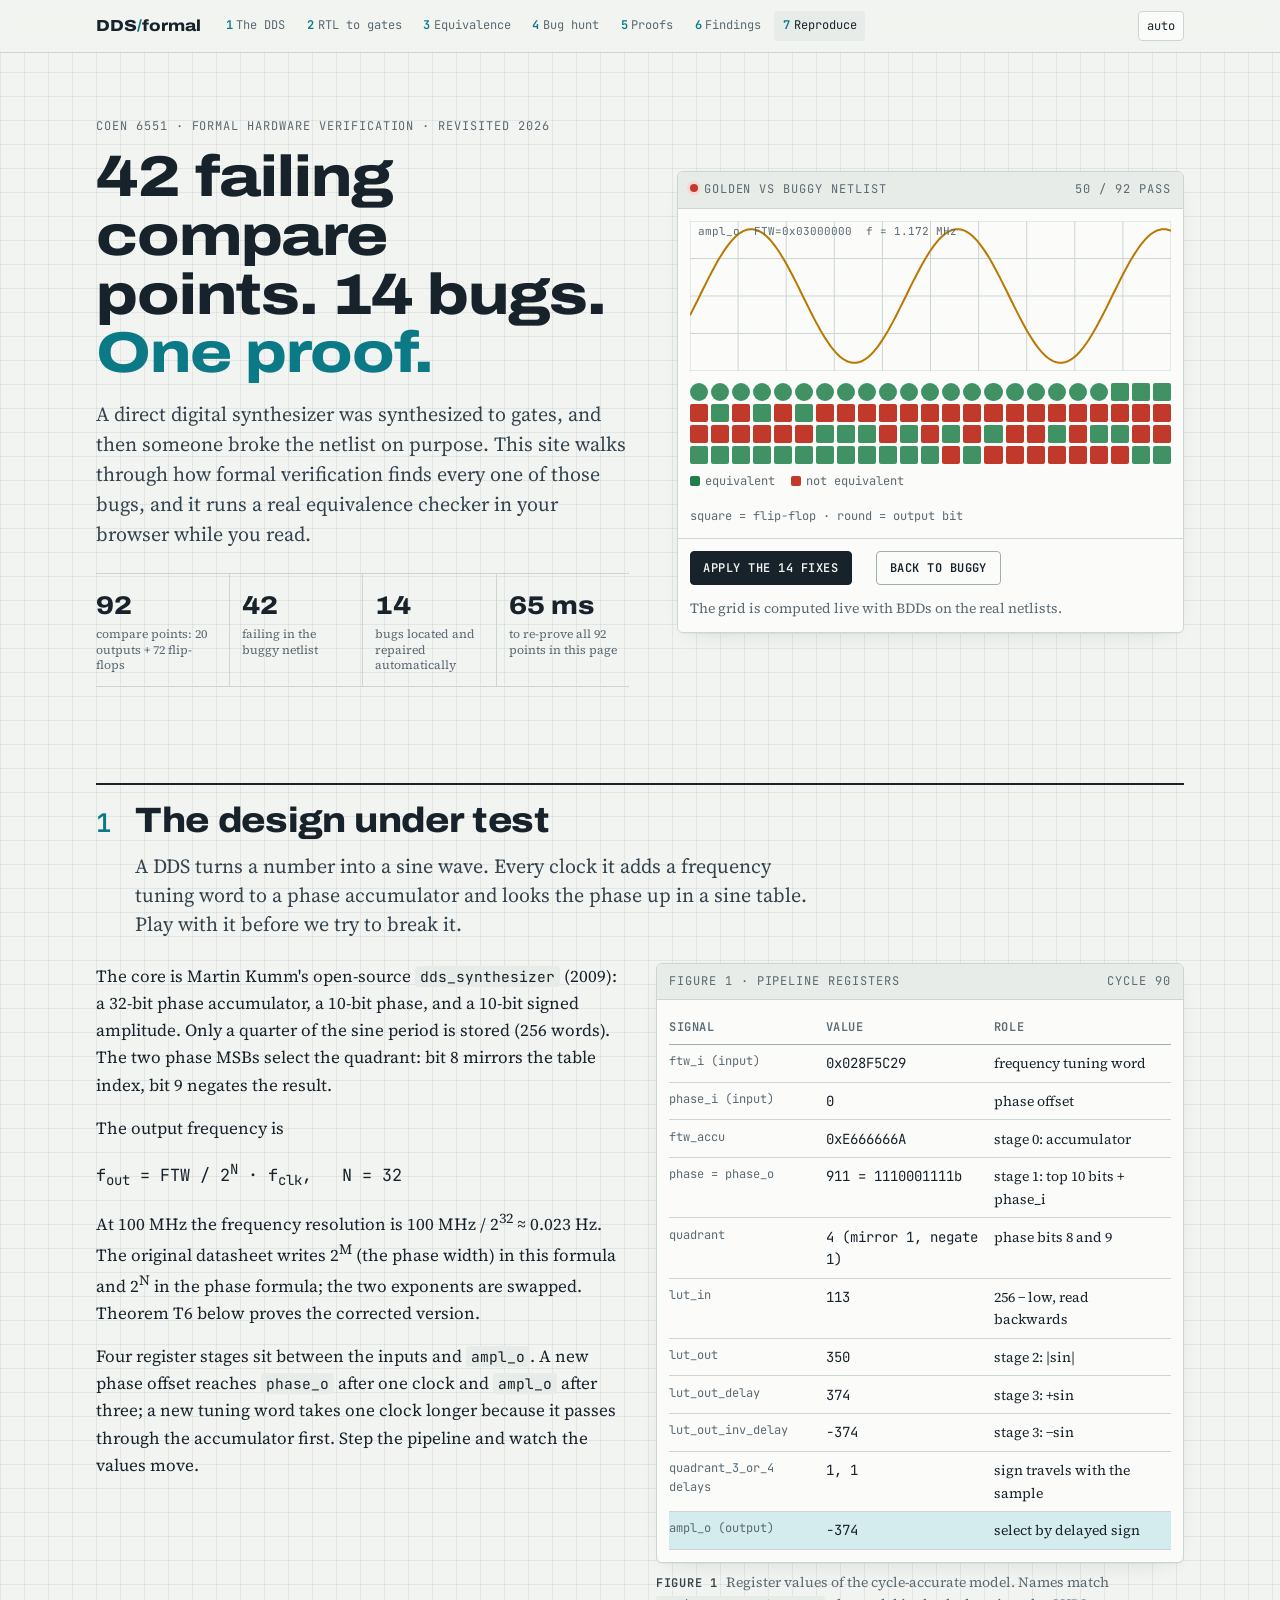
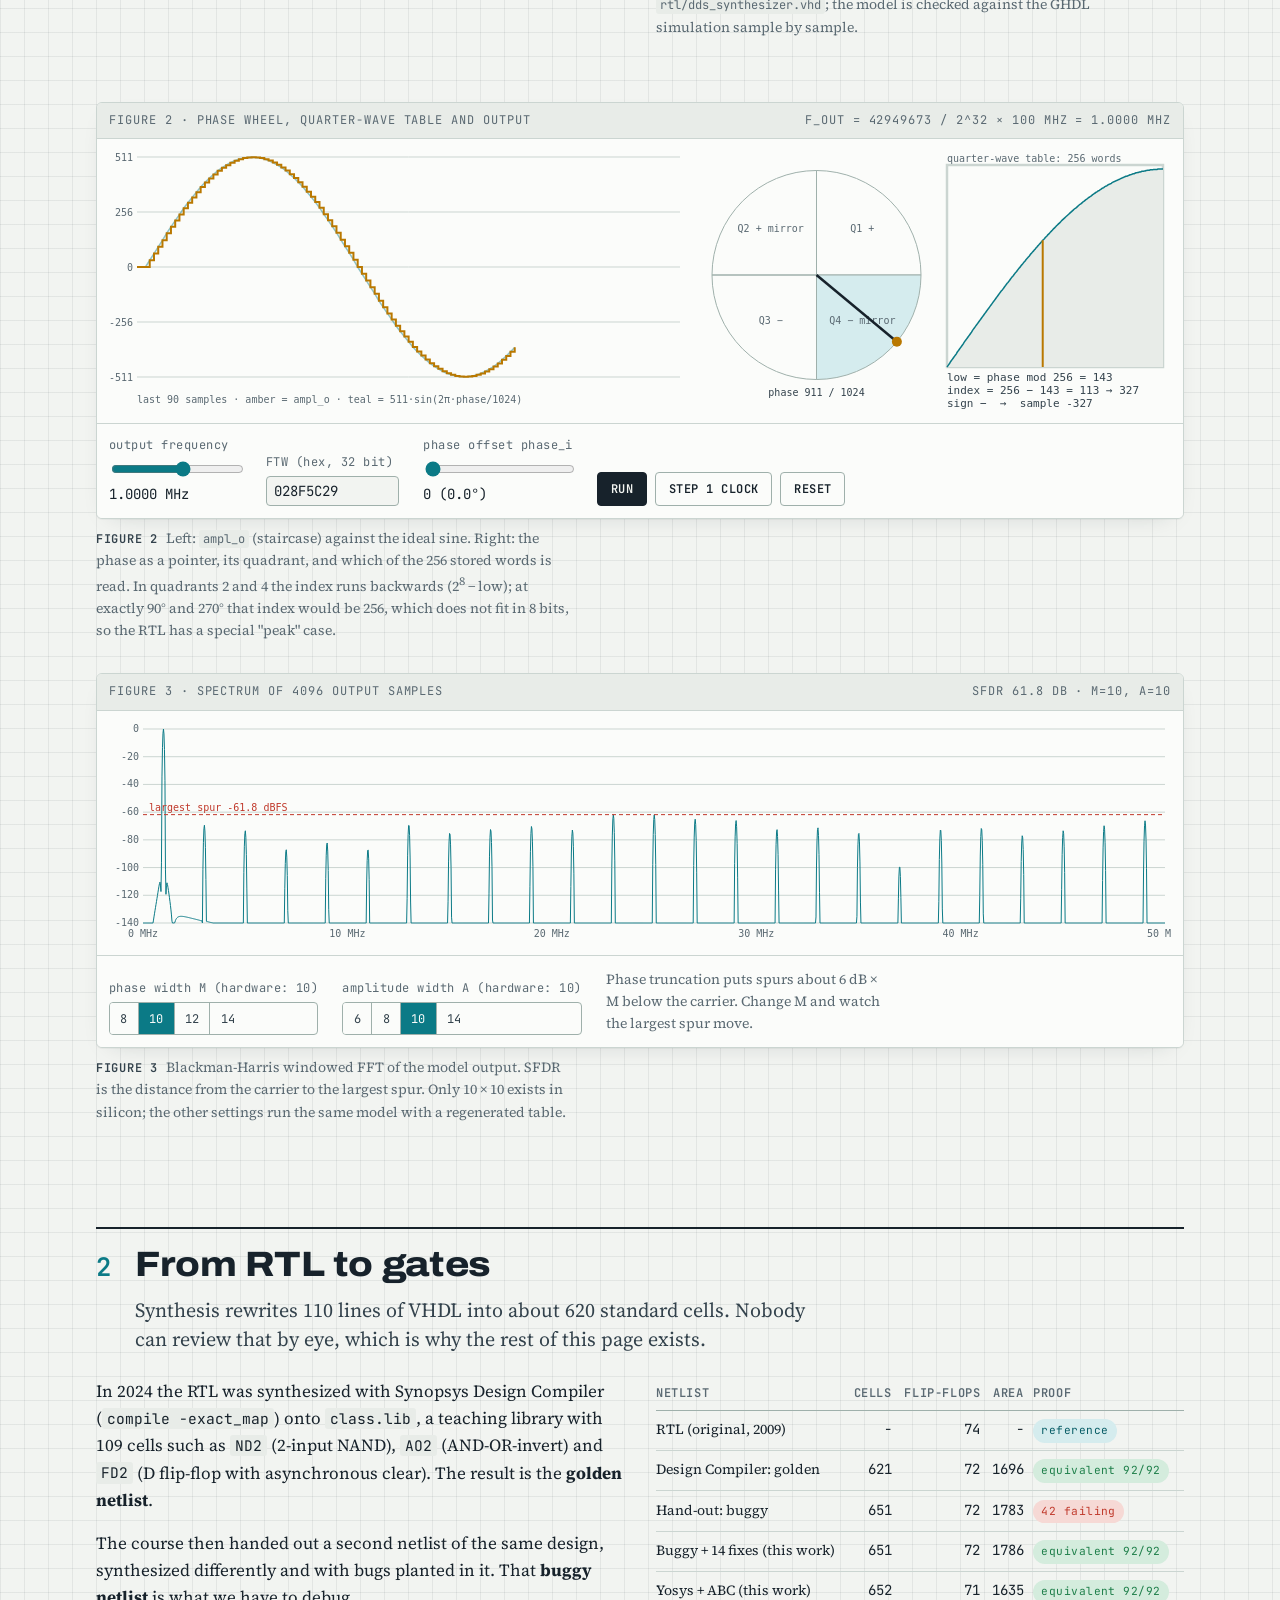
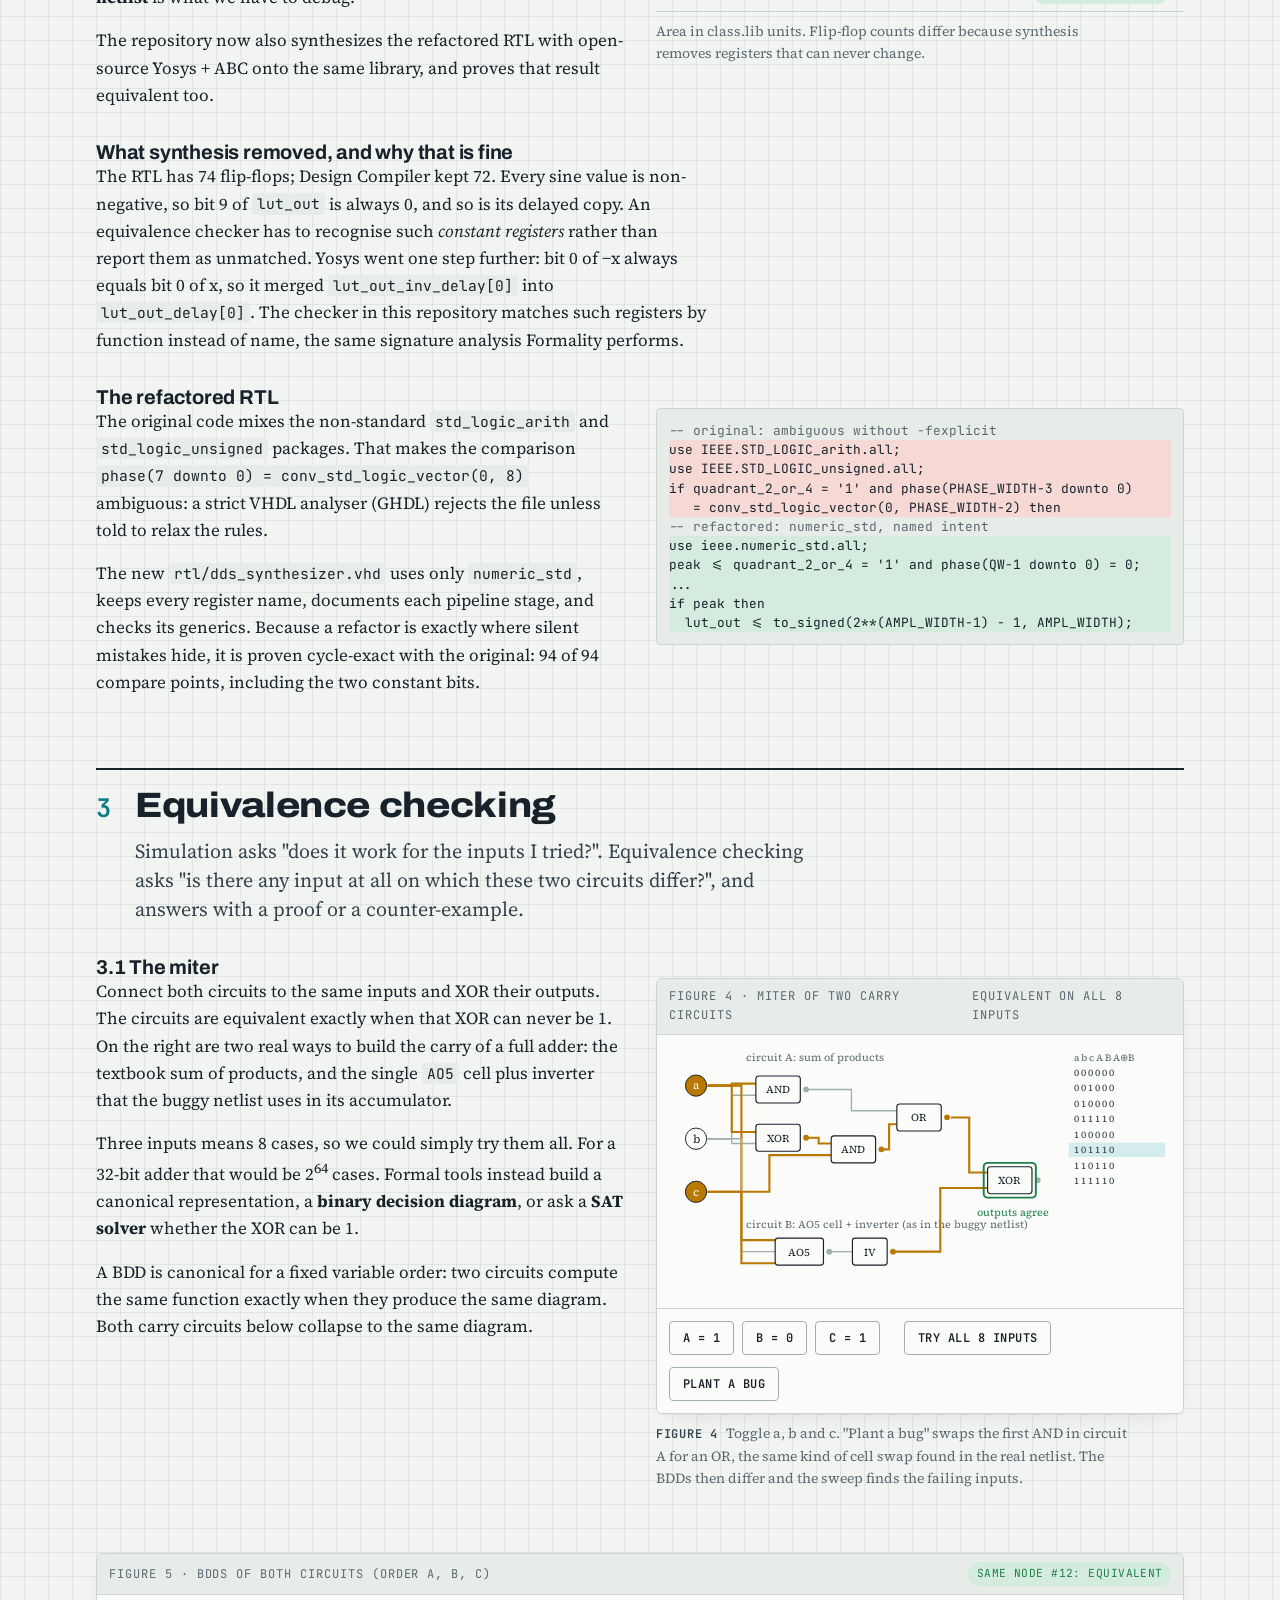
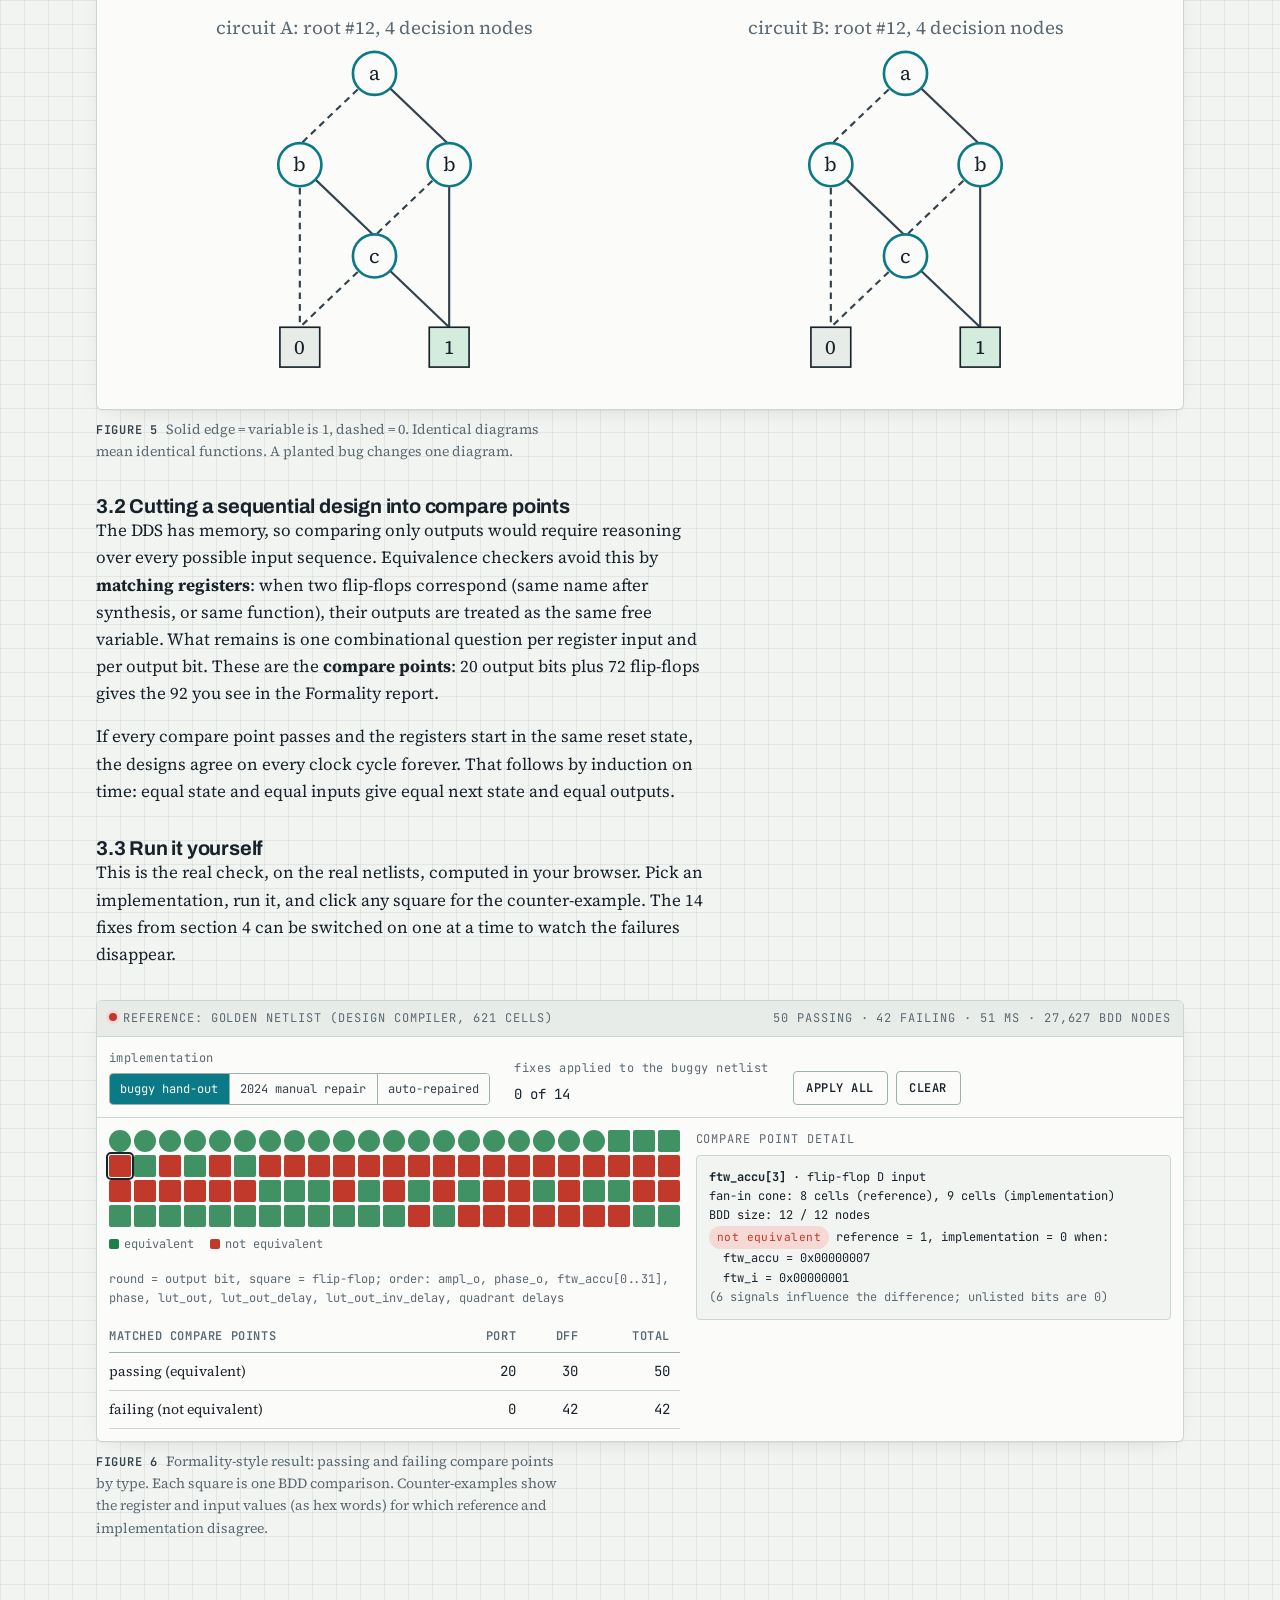
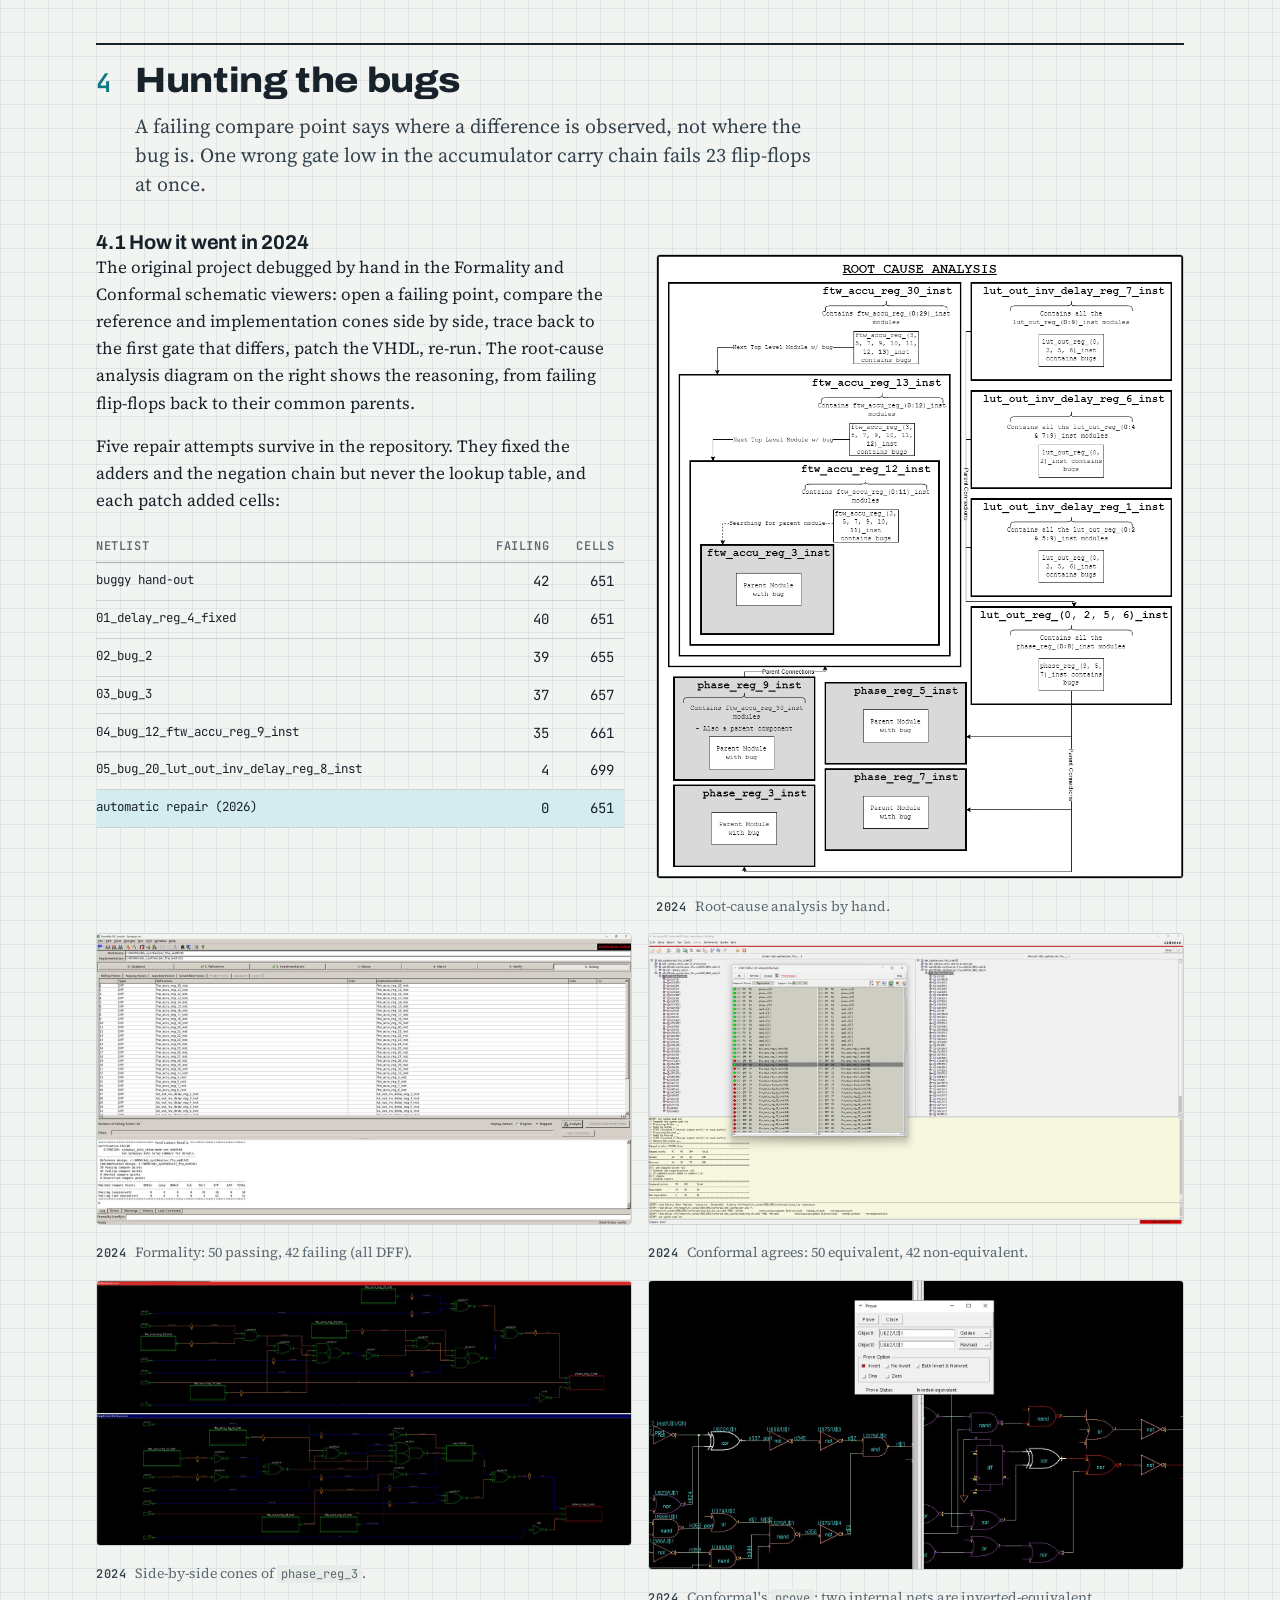
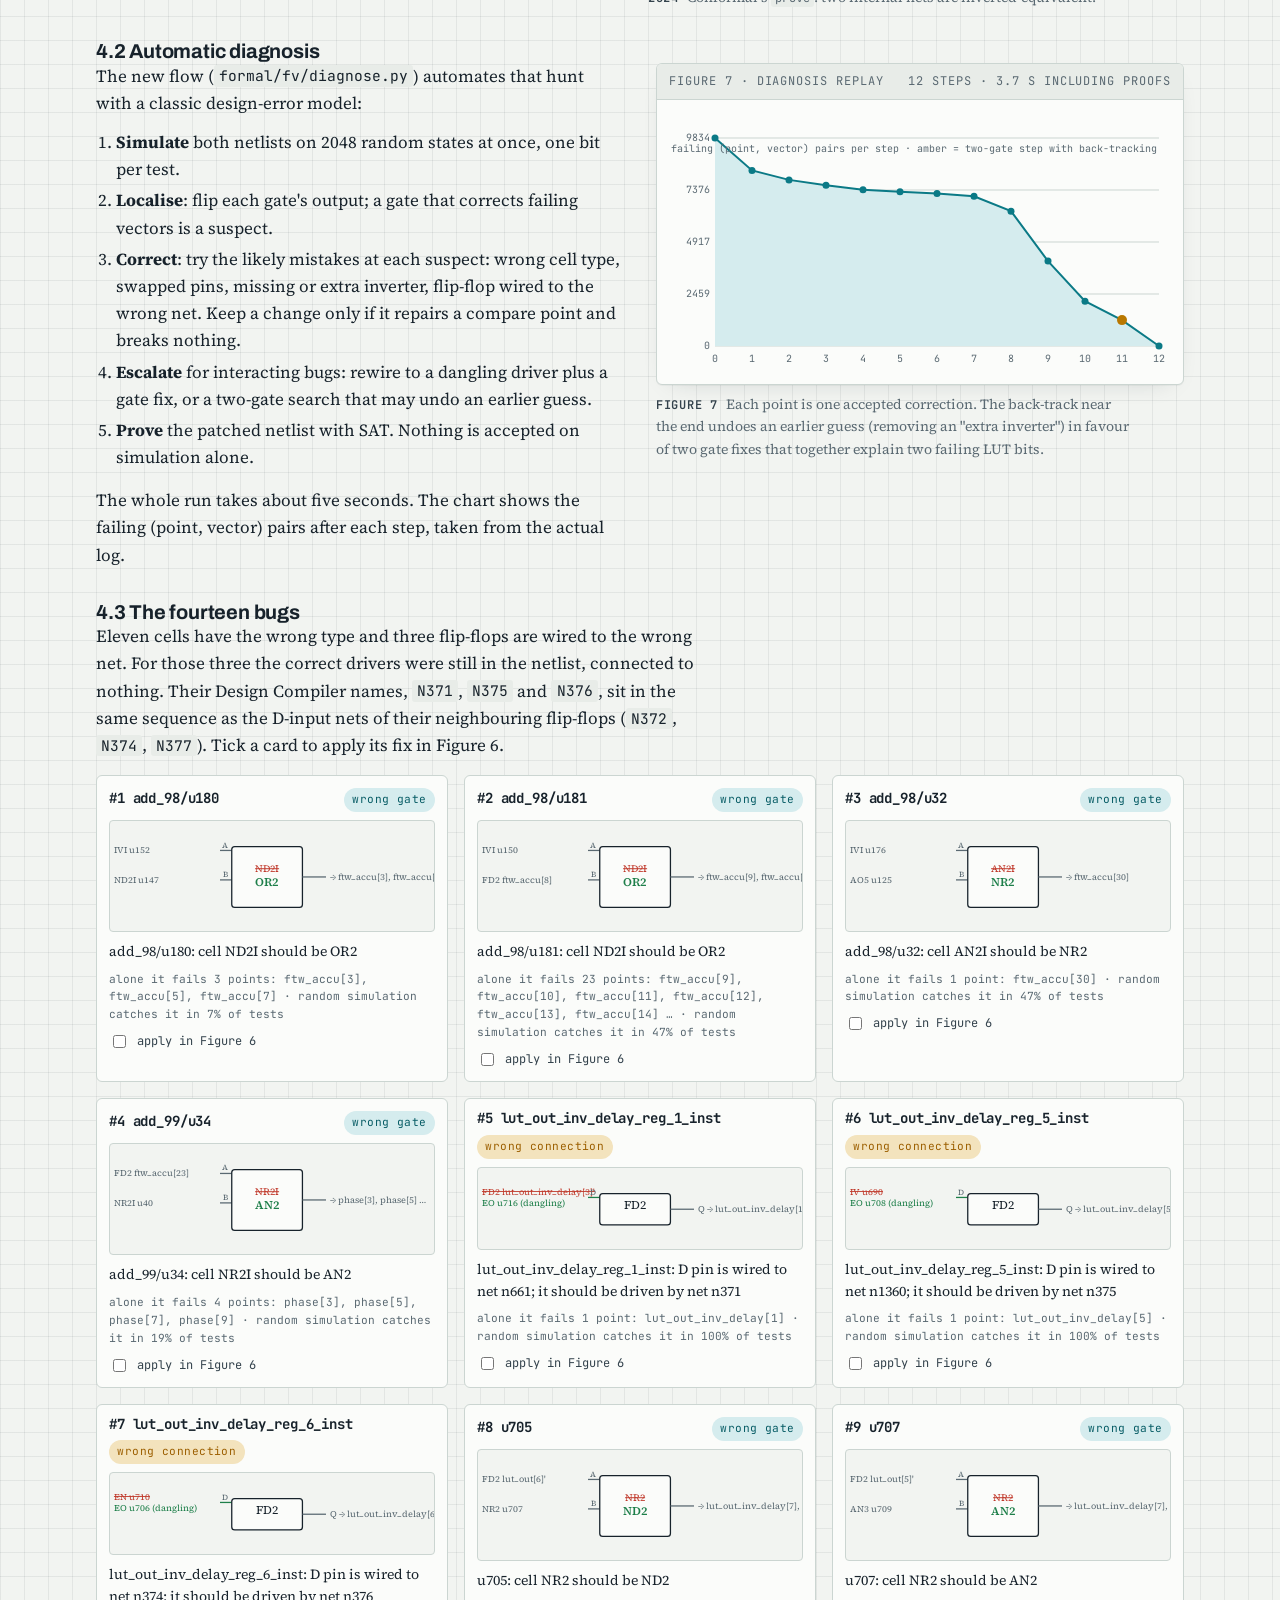
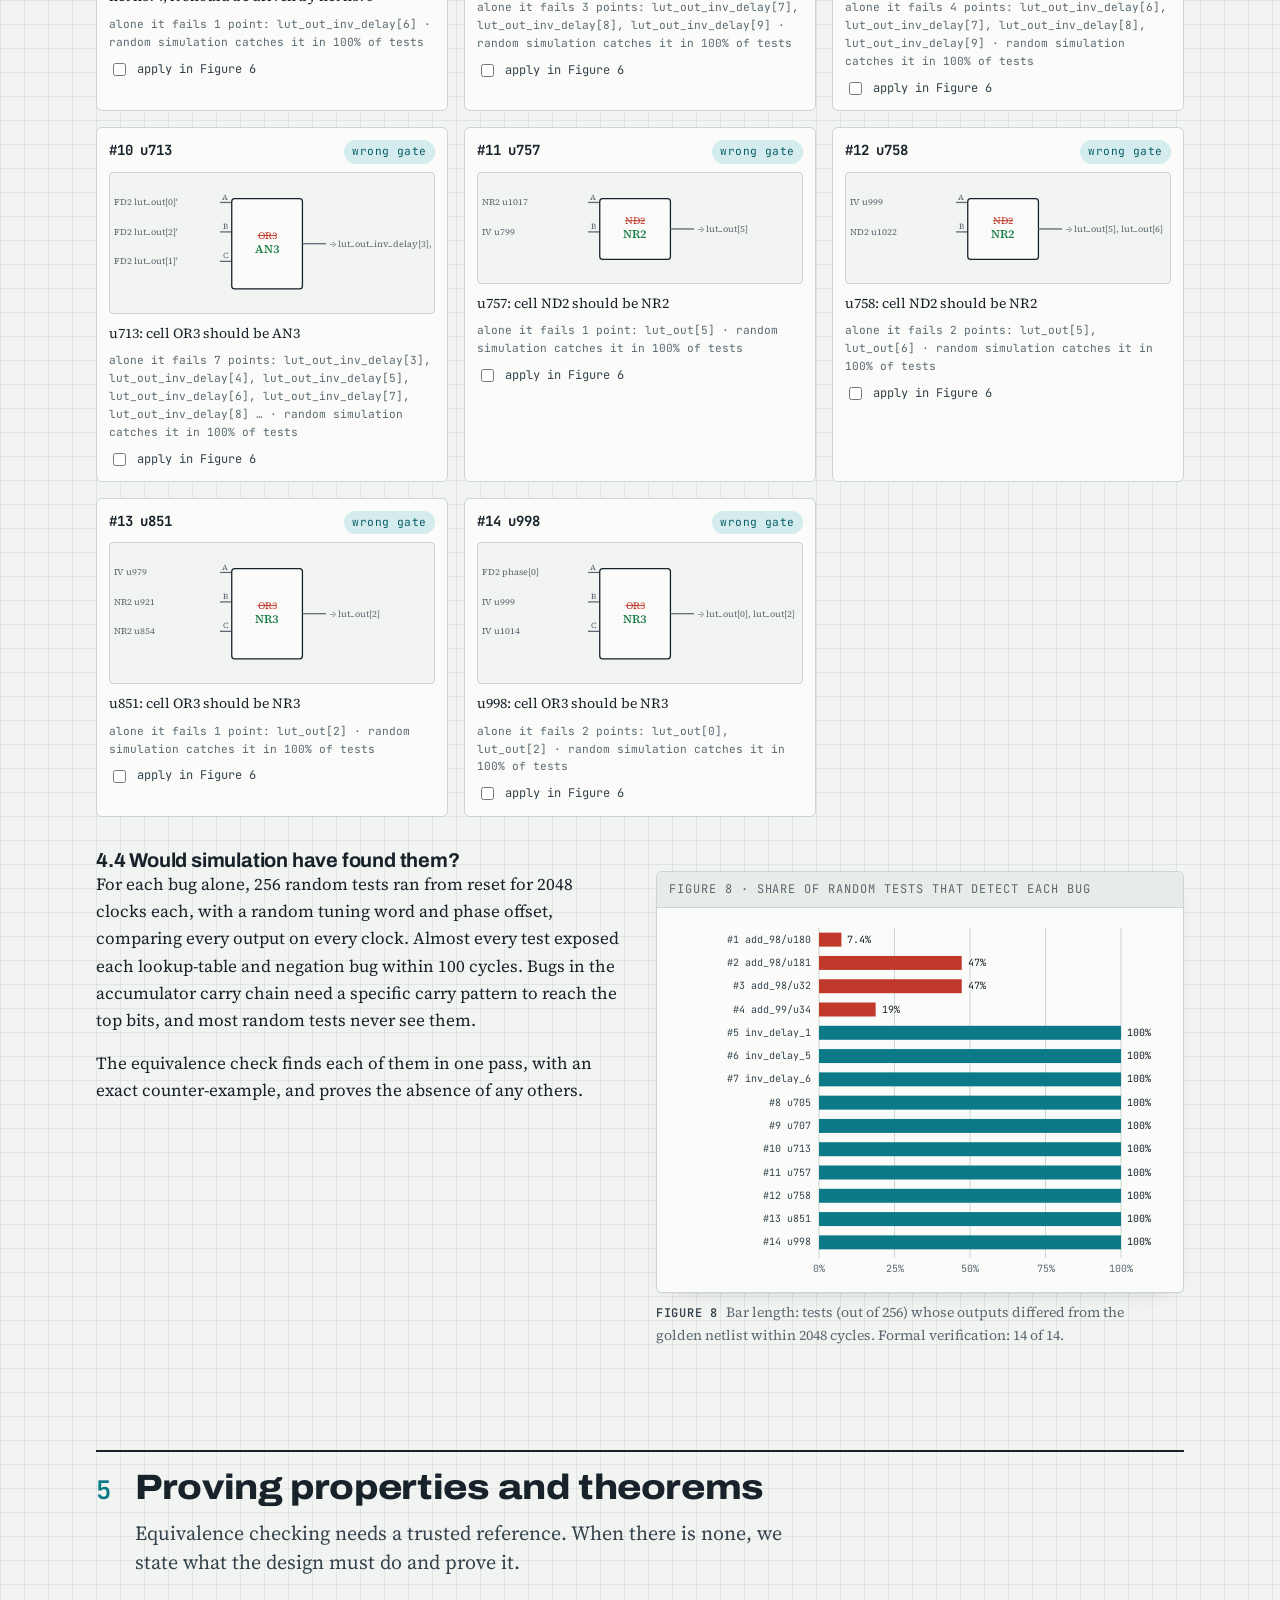
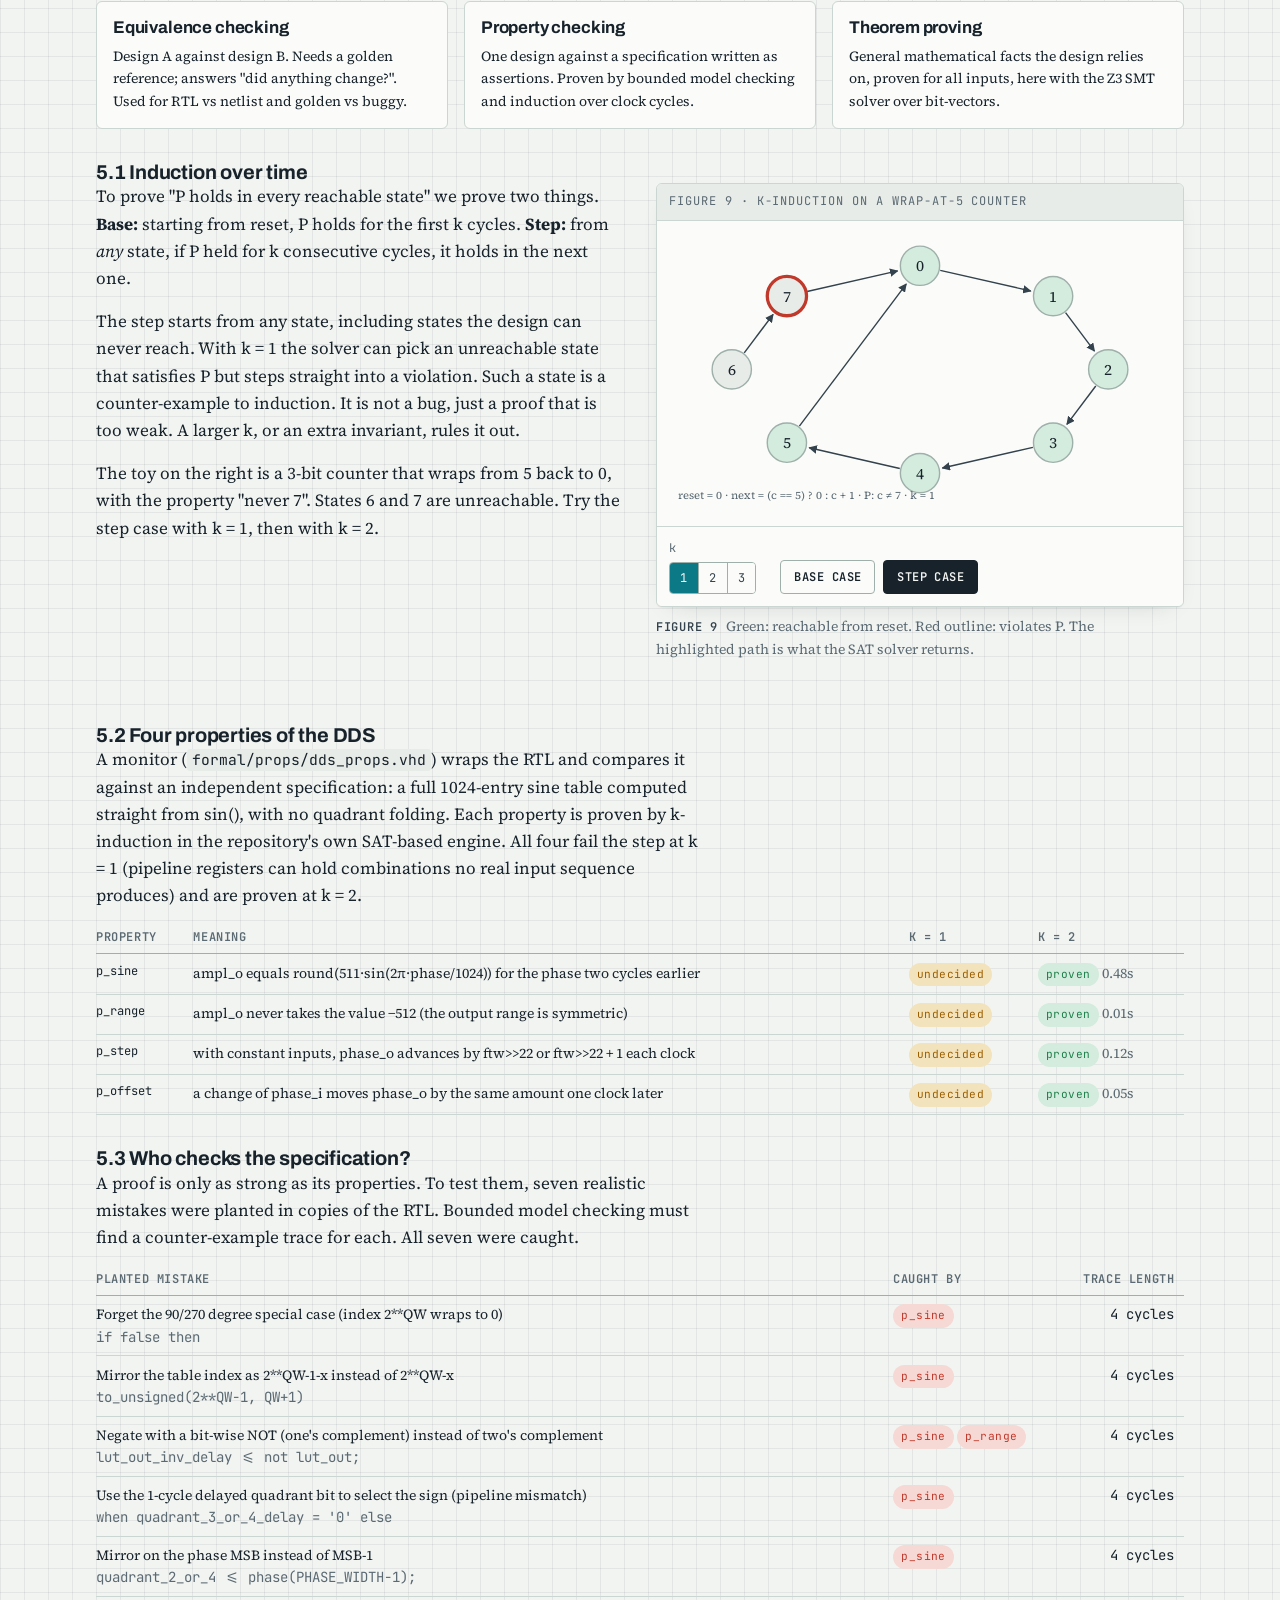
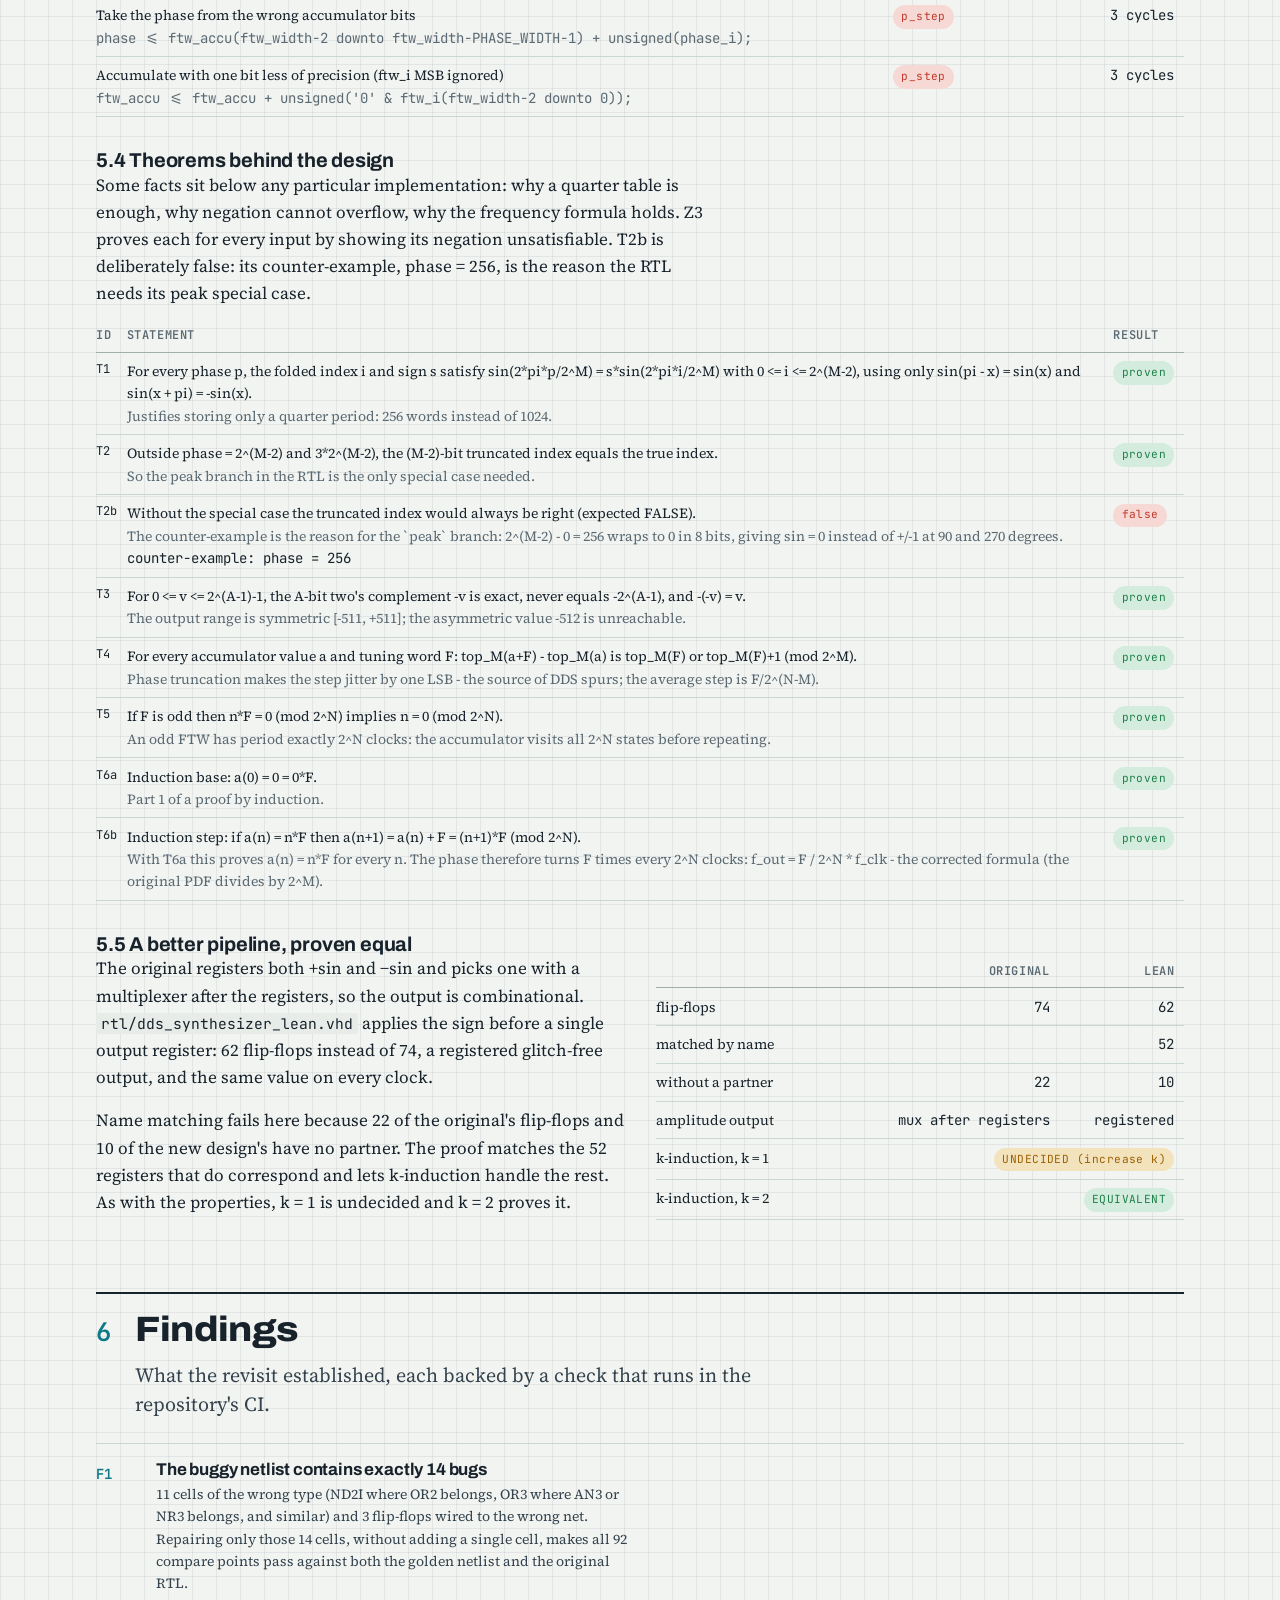
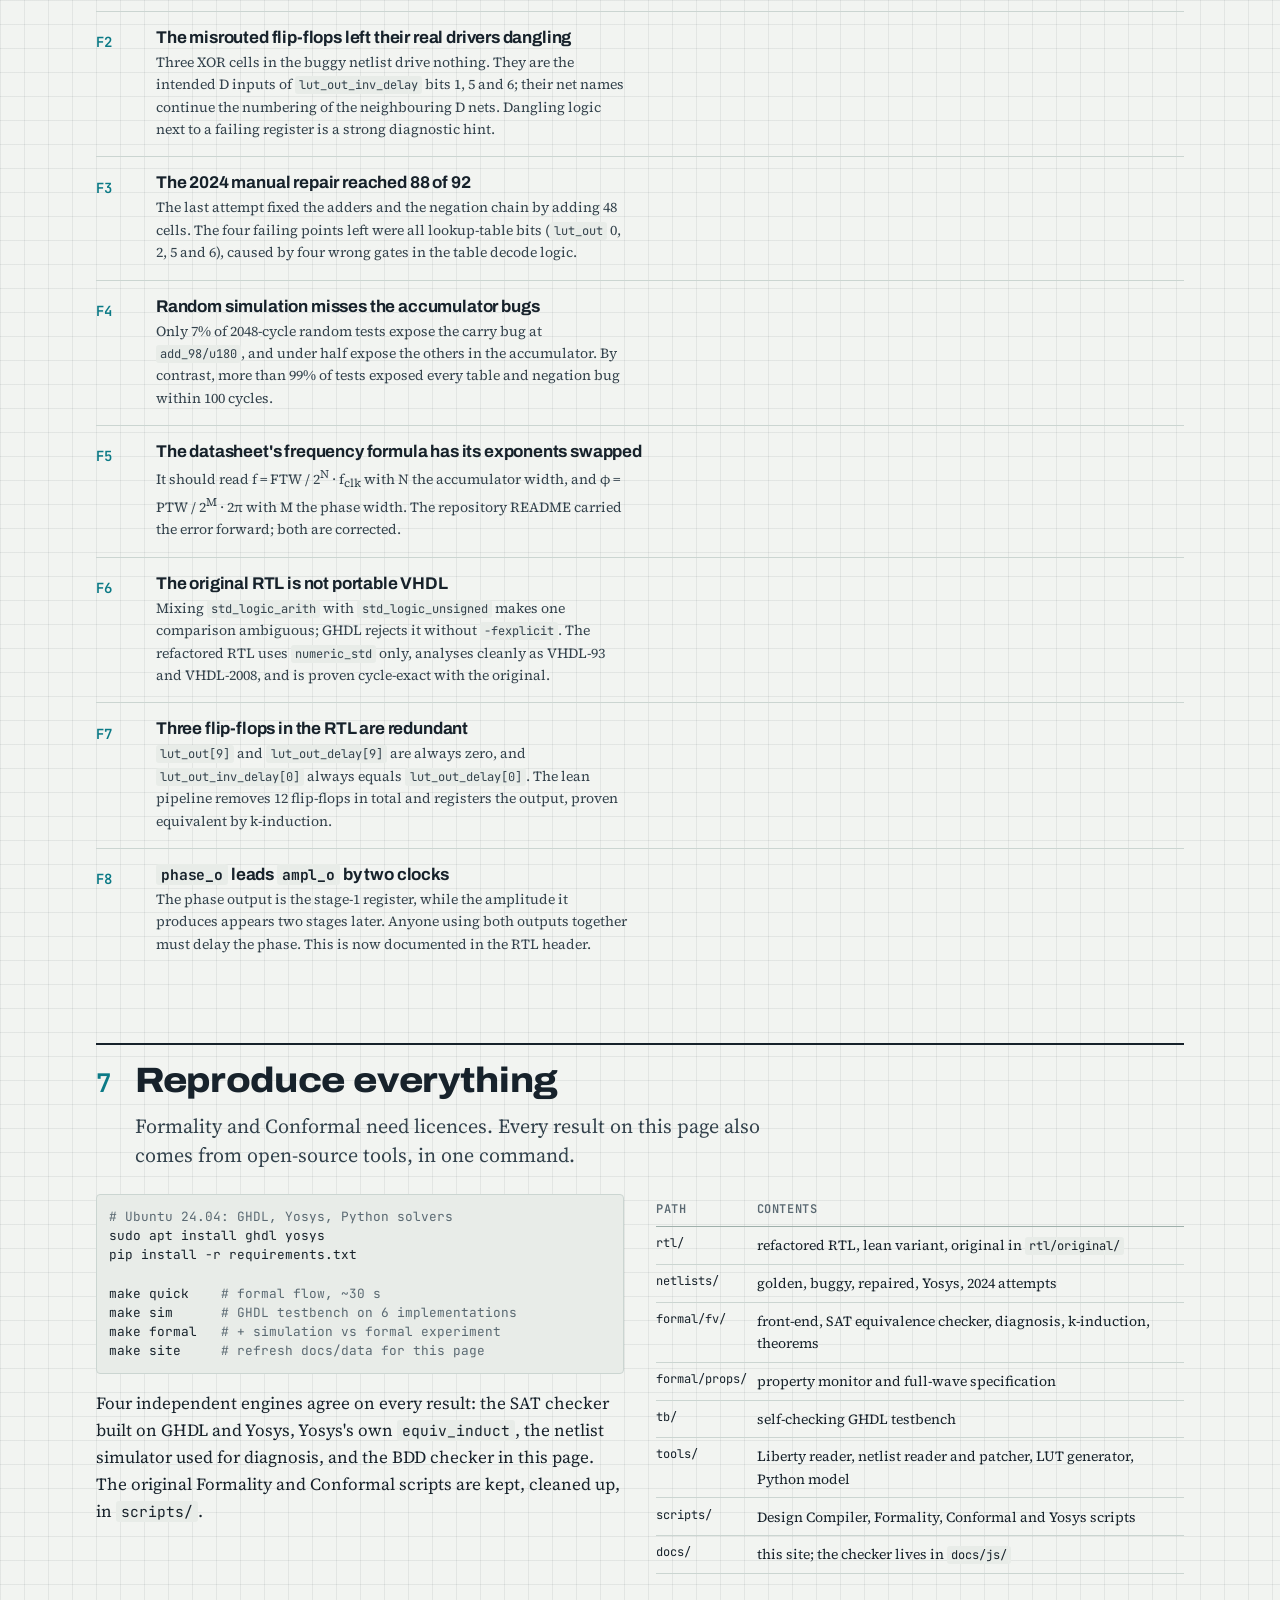
==== docs/index.html @ 085d6771 "Rebuild the project as a reproducible open-source formal verification flow - Open-source equivalence" ====
<!doctype html>
<html lang="en">
<head>
<meta charset="utf-8">
<meta name="viewport" content="width=device-width, initial-scale=1, viewport-fit=cover">
<title>DDS Formal Verification</title>
<meta name="description" content="An interactive walk-through of the formal verification of a direct digital synthesizer: equivalence checking, automatic bug diagnosis, k-induction and theorem proving - with a real equivalence checker running in your browser.">
<link rel="icon" href="data:image/svg+xml,%3Csvg xmlns=%27http://www.w3.org/2000/svg%27 viewBox=%270 0 32 32%27%3E%3Crect width=%2732%27 height=%2732%27 rx=%276%27 fill=%27%230b7a86%27/%3E%3Cpath d=%27M4 16 Q10 2 16 16 T28 16%27 stroke=%27%23fff%27 stroke-width=%273%27 fill=%27none%27/%3E%3C/svg%3E">
<link rel="preconnect" href="https://fonts.googleapis.com">
<link rel="preconnect" href="https://fonts.gstatic.com" crossorigin>
<link rel="stylesheet" href="https://fonts.googleapis.com/css2?family=Archivo:wdth,wght@62..125,500..800&family=JetBrains+Mono:wght@400;600&family=Source+Serif+4:ital,opsz,wght@0,8..60,400;0,8..60,600;1,8..60,400&display=swap">
<link rel="stylesheet" href="css/site.css">
</head>
<body>
<a class="skip" href="#main">Skip to content</a>

<header class="topbar">
  <div class="topbar-in">
    <a class="brand" href="#top">DDS<span>/</span>formal</a>
    <nav class="toc" aria-label="Sections">
      <a href="#design"><b>1</b>The DDS</a>
      <a href="#synthesis"><b>2</b>RTL to gates</a>
      <a href="#equivalence"><b>3</b>Equivalence</a>
      <a href="#bugs"><b>4</b>Bug hunt</a>
      <a href="#proofs"><b>5</b>Proofs</a>
      <a href="#findings"><b>6</b>Findings</a>
      <a href="#reproduce"><b>7</b>Reproduce</a>
    </nav>
    <button class="theme-btn" id="themeBtn" type="button" aria-label="Switch colour theme">theme</button>
  </div>
</header>

<main id="main">

<!-- ================================================================ HERO -->
<section class="hero" id="top">
  <div>
    <div class="kicker label">COEN 6551 · formal hardware verification · revisited 2026</div>
    <h1>42 failing compare points. 14 bugs. <em>One proof.</em></h1>
    <p class="lede">A direct digital synthesizer was synthesized to gates, and then someone broke the netlist on purpose. This site walks through how formal verification finds every one of those bugs, and it runs a real equivalence checker in your browser while you read.</p>
    <div class="stats" aria-label="Key results">
      <div><b class="num">92</b><span>compare points: 20 outputs + 72 flip-flops</span></div>
      <div><b class="num">42</b><span>failing in the buggy netlist</span></div>
      <div><b class="num">14</b><span>bugs located and repaired automatically</span></div>
      <div><b class="num" id="heroMs">&lt; 0.1 s</b><span>to re-prove all 92 points in this page</span></div>
    </div>
  </div>
  <div class="instrument" aria-label="Live demonstration">
    <div class="instrument-head">
      <span class="label"><span class="led" id="heroLed"></span><span id="heroTitle">golden vs buggy netlist</span></span>
      <span class="label num" id="heroCount">50 / 92 pass</span>
    </div>
    <div class="instrument-body">
      <canvas id="heroScope" height="150" aria-label="DDS output waveform"></canvas>
      <div style="margin-top:12px" class="cp-grid" id="heroGrid" role="img" aria-label="92 compare points"></div>
      <div class="cp-legend"><span><i style="background:var(--pass)"></i>equivalent</span><span><i style="background:var(--fail)"></i>not equivalent</span><span>square = flip-flop · round = output bit</span></div>
    </div>
    <div class="controls">
      <button class="btn" id="heroRepair" type="button">Apply the 14 fixes</button>
      <button class="btn ghost" id="heroReset" type="button">Back to buggy</button>
      <span class="small muted" id="heroNote">The grid is computed live with BDDs on the real netlists.</span>
    </div>
  </div>
</section>

<!-- ================================================================ 1 DESIGN -->
<section class="chapter" id="design">
  <div class="chapter-head">
    <span class="chapter-no">1</span>
    <h2>The design under test</h2>
    <p>A DDS turns a number into a sine wave. Every clock it adds a frequency tuning word to a phase accumulator and looks the phase up in a sine table. Play with it before we try to break it.</p>
  </div>

  <div class="cols">
    <div class="prose">
      <p>The core is Martin Kumm's open-source <code>dds_synthesizer</code> (2009): a 32-bit phase accumulator, a 10-bit phase, and a 10-bit signed amplitude. Only a quarter of the sine period is stored (256 words). The two phase MSBs select the quadrant: bit 8 mirrors the table index, bit 9 negates the result.</p>
      <p>The output frequency is</p>
      <p class="mono" style="font-size:1.05rem">f<sub>out</sub> = FTW / 2<sup>N</sup> · f<sub>clk</sub>, &nbsp; N = 32</p>
      <p>At 100&nbsp;MHz the frequency resolution is 100&nbsp;MHz / 2<sup>32</sup> ≈ 0.023&nbsp;Hz. The original datasheet writes 2<sup>M</sup> (the phase width) in this formula and 2<sup>N</sup> in the phase formula; the two exponents are swapped. Theorem T6 below proves the corrected version.</p>
      <p>Four register stages sit between the inputs and <code>ampl_o</code>. A new phase offset reaches <code>phase_o</code> after one clock and <code>ampl_o</code> after three; a new tuning word takes one clock longer because it passes through the accumulator first. Step the pipeline and watch the values move.</p>
    </div>
    <figure class="fig" style="margin-top:0">
      <div class="instrument">
        <div class="instrument-head"><span class="label">Figure 1 · pipeline registers</span><span class="label num" id="cycleLbl">cycle 0</span></div>
        <div class="instrument-body scroll-x">
          <table class="data regs" id="regTable"></table>
        </div>
      </div>
      <figcaption><b>Figure 1</b> Register values of the cycle-accurate model. Names match <code>rtl/dds_synthesizer.vhd</code>; the model is checked against the GHDL simulation sample by sample.</figcaption>
    </figure>
  </div>

  <figure class="fig wide">
    <div class="instrument">
      <div class="instrument-head"><span class="label">Figure 2 · phase wheel, quarter-wave table and output</span><span class="label num" id="freqLbl"></span></div>
      <div class="instrument-body">
        <div class="split">
          <div><canvas id="scope" height="260" aria-label="Output waveform"></canvas></div>
          <div><canvas id="wheel" height="260" aria-label="Phase wheel and quarter-wave lookup table"></canvas></div>
        </div>
      </div>
      <div class="controls">
        <div class="ctl"><label for="fSlider">output frequency</label><input type="range" id="fSlider" min="0" max="1000" value="330"><output id="fOut" class="val"></output></div>
        <div class="ctl"><label for="ftwHex">FTW (hex, 32 bit)</label><input type="text" id="ftwHex" size="10" value="028F5C29" spellcheck="false"></div>
        <div class="ctl"><label for="phSlider">phase offset phase_i</label><input type="range" id="phSlider" min="0" max="1023" value="0"><output id="phOut" class="val">0</output></div>
        <div class="btn-row">
          <button class="btn" id="runBtn" type="button">Run</button>
          <button class="btn ghost" id="stepBtn" type="button">Step 1 clock</button>
          <button class="btn ghost" id="rstBtn" type="button">Reset</button>
        </div>
      </div>
    </div>
    <figcaption><b>Figure 2</b> Left: <code>ampl_o</code> (staircase) against the ideal sine. Right: the phase as a pointer, its quadrant, and which of the 256 stored words is read. In quadrants 2 and 4 the index runs backwards (2<sup>8</sup> − low); at exactly 90° and 270° that index would be 256, which does not fit in 8 bits, so the RTL has a special "peak" case.</figcaption>
  </figure>

  <figure class="fig wide">
    <div class="instrument">
      <div class="instrument-head"><span class="label">Figure 3 · spectrum of 4096 output samples</span><span class="label num" id="sfdrLbl"></span></div>
      <div class="instrument-body"><canvas id="spec" height="220" aria-label="Output spectrum"></canvas></div>
      <div class="controls">
        <div class="ctl"><label for="mSel">phase width M (hardware: 10)</label>
          <div class="seg" id="mSel" role="group" aria-label="Phase width"><button type="button">8</button><button type="button" class="on">10</button><button type="button">12</button><button type="button">14</button></div></div>
        <div class="ctl"><label for="aSel">amplitude width A (hardware: 10)</label>
          <div class="seg" id="aSel" role="group" aria-label="Amplitude width"><button type="button">6</button><button type="button">8</button><button type="button" class="on">10</button><button type="button">14</button></div></div>
        <span class="small muted" style="max-width:40ch">Phase truncation puts spurs about 6&nbsp;dB × M below the carrier. Change M and watch the largest spur move.</span>
      </div>
    </div>
    <figcaption><b>Figure 3</b> Blackman-Harris windowed FFT of the model output. SFDR is the distance from the carrier to the largest spur. Only 10 × 10 exists in silicon; the other settings run the same model with a regenerated table.</figcaption>
  </figure>
</section>

<!-- ================================================================ 2 SYNTHESIS -->
<section class="chapter" id="synthesis">
  <div class="chapter-head">
    <span class="chapter-no">2</span>
    <h2>From RTL to gates</h2>
    <p>Synthesis rewrites 110 lines of VHDL into about 620 standard cells. Nobody can review that by eye, which is why the rest of this page exists.</p>
  </div>
  <div class="cols">
    <div class="prose">
      <p>In 2024 the RTL was synthesized with Synopsys Design Compiler (<code>compile -exact_map</code>) onto <code>class.lib</code>, a teaching library with 109 cells such as <code>ND2</code> (2-input NAND), <code>AO2</code> (AND-OR-invert) and <code>FD2</code> (D flip-flop with asynchronous clear). The result is the <strong>golden netlist</strong>.</p>
      <p>The course then handed out a second netlist of the same design, synthesized differently and with bugs planted in it. That <strong>buggy netlist</strong> is what we have to debug.</p>
      <p>The repository now also synthesizes the refactored RTL with open-source Yosys + ABC onto the same library, and proves that result equivalent too.</p>
    </div>
    <div class="scroll-x">
      <table class="data" id="synthTable"></table>
      <p class="small muted" style="margin-top:8px">Area in class.lib units. Flip-flop counts differ because synthesis removes registers that can never change.</p>
    </div>
  </div>

  <h3>What synthesis removed, and why that is fine</h3>
  <div class="prose">
    <p>The RTL has 74 flip-flops; Design Compiler kept 72. Every sine value is non-negative, so bit 9 of <code>lut_out</code> is always 0, and so is its delayed copy. An equivalence checker has to recognise such <em>constant registers</em> rather than report them as unmatched. Yosys went one step further: bit 0 of −x always equals bit 0 of x, so it merged <code>lut_out_inv_delay[0]</code> into <code>lut_out_delay[0]</code>. The checker in this repository matches such registers by function instead of name, the same signature analysis Formality performs.</p>
  </div>

  <h3>The refactored RTL</h3>
  <div class="cols">
    <div class="prose">
      <p>The original code mixes the non-standard <code>std_logic_arith</code> and <code>std_logic_unsigned</code> packages. That makes the comparison <code>phase(7 downto 0) = conv_std_logic_vector(0, 8)</code> ambiguous: a strict VHDL analyser (GHDL) rejects the file unless told to relax the rules.</p>
      <p>The new <code>rtl/dds_synthesizer.vhd</code> uses only <code>numeric_std</code>, keeps every register name, documents each pipeline stage, and checks its generics. Because a refactor is exactly where silent mistakes hide, it is proven cycle-exact with the original: 94 of 94 compare points, including the two constant bits.</p>
    </div>
    <pre class="code" aria-label="Refactoring diff"><span class="c">-- original: ambiguous without -fexplicit</span>
<span class="del">use IEEE.STD_LOGIC_arith.all;</span>
<span class="del">use IEEE.STD_LOGIC_unsigned.all;</span>
<span class="del">if quadrant_2_or_4 = '1' and phase(PHASE_WIDTH-3 downto 0)</span>
<span class="del">   = conv_std_logic_vector(0, PHASE_WIDTH-2) then</span>
<span class="c">-- refactored: numeric_std, named intent</span>
<span class="add">use ieee.numeric_std.all;</span>
<span class="add">peak &lt;= quadrant_2_or_4 = '1' and phase(QW-1 downto 0) = 0;</span>
<span class="add">...</span>
<span class="add">if peak then</span>
<span class="add">  lut_out &lt;= to_signed(2**(AMPL_WIDTH-1) - 1, AMPL_WIDTH);</span></pre>
  </div>
</section>

<!-- ================================================================ 3 EQUIVALENCE -->
<section class="chapter" id="equivalence">
  <div class="chapter-head">
    <span class="chapter-no">3</span>
    <h2>Equivalence checking</h2>
    <p>Simulation asks "does it work for the inputs I tried?". Equivalence checking asks "is there any input at all on which these two circuits differ?", and answers with a proof or a counter-example.</p>
  </div>

  <h3>3.1 The miter</h3>
  <div class="cols">
    <div class="prose">
      <p>Connect both circuits to the same inputs and XOR their outputs. The circuits are equivalent exactly when that XOR can never be 1. On the right are two real ways to build the carry of a full adder: the textbook sum of products, and the single <code>AO5</code> cell plus inverter that the buggy netlist uses in its accumulator.</p>
      <p>Three inputs means 8 cases, so we could simply try them all. For a 32-bit adder that would be 2<sup>64</sup> cases. Formal tools instead build a canonical representation, a <strong>binary decision diagram</strong>, or ask a <strong>SAT solver</strong> whether the XOR can be 1.</p>
      <p>A BDD is canonical for a fixed variable order: two circuits compute the same function exactly when they produce the same diagram. Both carry circuits below collapse to the same diagram.</p>
    </div>
    <figure class="fig" style="margin-top:0">
      <div class="instrument">
        <div class="instrument-head"><span class="label">Figure 4 · miter of two carry circuits</span><span class="label" id="miterOut"></span></div>
        <div class="instrument-body"><svg id="miterSvg" viewBox="0 0 520 250" role="img" aria-label="Two carry circuits joined by an XOR"></svg></div>
        <div class="controls">
          <div class="btn-row" id="miterIns"></div>
          <button class="btn ghost" id="miterSweep" type="button">Try all 8 inputs</button>
          <button class="btn ghost" id="miterBreak" type="button">Plant a bug</button>
        </div>
      </div>
      <figcaption><b>Figure 4</b> Toggle a, b and c. "Plant a bug" swaps the first AND in circuit A for an OR, the same kind of cell swap found in the real netlist. The BDDs then differ and the sweep finds the failing inputs.</figcaption>
    </figure>
  </div>
  <figure class="fig">
    <div class="instrument">
      <div class="instrument-head"><span class="label">Figure 5 · BDDs of both circuits (order a, b, c)</span><span class="label" id="bddVerdict"></span></div>
      <div class="instrument-body"><svg id="bddSvg" viewBox="0 0 640 230" role="img" aria-label="Binary decision diagrams"></svg></div>
    </div>
    <figcaption><b>Figure 5</b> Solid edge = variable is 1, dashed = 0. Identical diagrams mean identical functions. A planted bug changes one diagram.</figcaption>
  </figure>

  <h3>3.2 Cutting a sequential design into compare points</h3>
  <div class="prose">
    <p>The DDS has memory, so comparing only outputs would require reasoning over every possible input sequence. Equivalence checkers avoid this by <strong>matching registers</strong>: when two flip-flops correspond (same name after synthesis, or same function), their outputs are treated as the same free variable. What remains is one combinational question per register input and per output bit. These are the <strong>compare points</strong>: 20 output bits plus 72 flip-flops gives the 92 you see in the Formality report.</p>
    <p>If every compare point passes and the registers start in the same reset state, the designs agree on every clock cycle forever. That follows by induction on time: equal state and equal inputs give equal next state and equal outputs.</p>
  </div>

  <h3>3.3 Run it yourself</h3>
  <div class="prose"><p>This is the real check, on the real netlists, computed in your browser. Pick an implementation, run it, and click any square for the counter-example. The 14 fixes from section 4 can be switched on one at a time to watch the failures disappear.</p></div>
  <figure class="fig wide">
    <div class="instrument">
      <div class="instrument-head">
        <span class="label"><span class="led" id="wbLed"></span>reference: golden netlist (Design Compiler, 621 cells)</span>
        <span class="label num" id="wbStat"></span>
      </div>
      <div class="controls" style="border-top:0;border-bottom:1px solid var(--rule)">
        <div class="ctl"><label>implementation</label>
          <div class="seg" id="implSel" role="group" aria-label="Implementation">
            <button type="button" data-impl="buggy" class="on">buggy hand-out</button>
            <button type="button" data-impl="manual">2024 manual repair</button>
            <button type="button" data-impl="fixed">auto-repaired</button>
          </div>
        </div>
        <div class="ctl"><label>fixes applied to the buggy netlist</label><span class="val" id="fixCount">0 of 14</span></div>
        <div class="btn-row"><button class="btn ghost" id="allFixes" type="button">Apply all</button><button class="btn ghost" id="noFixes" type="button">Clear</button></div>
      </div>
      <div class="instrument-body">
        <div class="split">
          <div>
            <div class="cp-grid" id="wbGrid" style="grid-template-columns:repeat(23,minmax(0,1fr))"></div>
            <div class="cp-legend" id="wbLegend"></div>
            <table class="data" style="margin-top:12px" id="wbTable"></table>
          </div>
          <div>
            <div class="label" style="margin-bottom:6px">compare point detail</div>
            <div class="detail" id="wbDetail">Click a square.</div>
          </div>
        </div>
      </div>
    </div>
    <figcaption><b>Figure 6</b> Formality-style result: passing and failing compare points by type. Each square is one BDD comparison. Counter-examples show the register and input values (as hex words) for which reference and implementation disagree.</figcaption>
  </figure>
</section>

<!-- ================================================================ 4 BUGS -->
<section class="chapter" id="bugs">
  <div class="chapter-head">
    <span class="chapter-no">4</span>
    <h2>Hunting the bugs</h2>
    <p>A failing compare point says where a difference is observed, not where the bug is. One wrong gate low in the accumulator carry chain fails 23 flip-flops at once.</p>
  </div>

  <h3>4.1 How it went in 2024</h3>
  <div class="cols">
    <div class="prose">
      <p>The original project debugged by hand in the Formality and Conformal schematic viewers: open a failing point, compare the reference and implementation cones side by side, trace back to the first gate that differs, patch the VHDL, re-run. The root-cause analysis diagram on the right shows the reasoning, from failing flip-flops back to their common parents.</p>
      <p>Five repair attempts survive in the repository. They fixed the adders and the negation chain but never the lookup table, and each patch added cells:</p>
      <div class="scroll-x"><table class="data" id="manualTable"></table></div>
    </div>
    <div class="gallery" style="grid-template-columns:1fr">
      <figure><img class="shot" src="img/root_cause_analysis_2024.png" alt="2024 root cause analysis diagram tracing failing registers back to parent modules"><figcaption><b>2024</b> Root-cause analysis by hand.</figcaption></figure>
    </div>
  </div>
  <div class="gallery" style="margin-top:16px">
    <figure><img class="shot" src="img/formality_buggy_check.jpg" alt="Synopsys Formality: verification failed, 50 passing and 42 failing compare points"><figcaption><b>2024</b> Formality: 50 passing, 42 failing (all DFF).</figcaption></figure>
    <figure><img class="shot" src="img/conformal_buggy_check.jpg" alt="Cadence Conformal mapping manager with the same 42 non-equivalent points"><figcaption><b>2024</b> Conformal agrees: 50 equivalent, 42 non-equivalent.</figcaption></figure>
    <figure><img class="shot" src="img/formality_schematic_phase_reg_3.jpg" alt="Formality schematic comparing reference and implementation cones of phase_reg_3"><figcaption><b>2024</b> Side-by-side cones of <code>phase_reg_3</code>.</figcaption></figure>
    <figure><img class="shot" src="img/conformal_prove_inverted.jpg" alt="Conformal prove dialog reporting two nets inverted-equivalent"><figcaption><b>2024</b> Conformal's <code>prove</code>: two internal nets are inverted-equivalent.</figcaption></figure>
  </div>

  <h3>4.2 Automatic diagnosis</h3>
  <div class="cols">
    <div class="prose">
      <p>The new flow (<code>formal/fv/diagnose.py</code>) automates that hunt with a classic design-error model:</p>
      <ol>
        <li><strong>Simulate</strong> both netlists on 2048 random states at once, one bit per test.</li>
        <li><strong>Localise</strong>: flip each gate's output; a gate that corrects failing vectors is a suspect.</li>
        <li><strong>Correct</strong>: try the likely mistakes at each suspect: wrong cell type, swapped pins, missing or extra inverter, flip-flop wired to the wrong net. Keep a change only if it repairs a compare point and breaks nothing.</li>
        <li><strong>Escalate</strong> for interacting bugs: rewire to a dangling driver plus a gate fix, or a two-gate search that may undo an earlier guess.</li>
        <li><strong>Prove</strong> the patched netlist with SAT. Nothing is accepted on simulation alone.</li>
      </ol>
      <p>The whole run takes about five seconds. The chart shows the failing (point, vector) pairs after each step, taken from the actual log.</p>
    </div>
    <figure class="fig" style="margin-top:0">
      <div class="instrument">
        <div class="instrument-head"><span class="label">Figure 7 · diagnosis replay</span><span class="label" id="replayLbl"></span></div>
        <div class="instrument-body"><canvas id="replay" height="260" aria-label="Failing pairs per diagnosis step"></canvas></div>
      </div>
      <figcaption><b>Figure 7</b> Each point is one accepted correction. The back-track near the end undoes an earlier guess (removing an "extra inverter") in favour of two gate fixes that together explain two failing LUT bits.</figcaption>
    </figure>
  </div>

  <h3>4.3 The fourteen bugs</h3>
  <div class="prose"><p>Eleven cells have the wrong type and three flip-flops are wired to the wrong net. For those three the correct drivers were still in the netlist, connected to nothing. Their Design Compiler names, <code>N371</code>, <code>N375</code> and <code>N376</code>, sit in the same sequence as the D-input nets of their neighbouring flip-flops (<code>N372</code>, <code>N374</code>, <code>N377</code>). Tick a card to apply its fix in Figure 6.</p></div>
  <div class="bug-list" id="bugList" style="margin-top:16px"></div>

  <h3>4.4 Would simulation have found them?</h3>
  <div class="cols">
    <div class="prose">
      <p>For each bug alone, 256 random tests ran from reset for 2048 clocks each, with a random tuning word and phase offset, comparing every output on every clock. Almost every test exposed each lookup-table and negation bug within 100 cycles. Bugs in the accumulator carry chain need a specific carry pattern to reach the top bits, and most random tests never see them.</p>
      <p>The equivalence check finds each of them in one pass, with an exact counter-example, and proves the absence of any others.</p>
    </div>
    <figure class="fig" style="margin-top:0">
      <div class="instrument">
        <div class="instrument-head"><span class="label">Figure 8 · share of random tests that detect each bug</span></div>
        <div class="instrument-body"><canvas id="svf" height="360" aria-label="Detection rate per bug"></canvas></div>
      </div>
      <figcaption><b>Figure 8</b> Bar length: tests (out of 256) whose outputs differed from the golden netlist within 2048 cycles. Formal verification: 14 of 14.</figcaption>
    </figure>
  </div>
</section>

<!-- ================================================================ 5 PROOFS -->
<section class="chapter" id="proofs">
  <div class="chapter-head">
    <span class="chapter-no">5</span>
    <h2>Proving properties and theorems</h2>
    <p>Equivalence checking needs a trusted reference. When there is none, we state what the design must do and prove it.</p>
  </div>

  <div class="three">
    <div class="card"><h4>Equivalence checking</h4><p>Design A against design B. Needs a golden reference; answers "did anything change?". Used for RTL vs netlist and golden vs buggy.</p></div>
    <div class="card"><h4>Property checking</h4><p>One design against a specification written as assertions. Proven by bounded model checking and induction over clock cycles.</p></div>
    <div class="card"><h4>Theorem proving</h4><p>General mathematical facts the design relies on, proven for all inputs, here with the Z3 SMT solver over bit-vectors.</p></div>
  </div>

  <h3>5.1 Induction over time</h3>
  <div class="cols">
    <div class="prose">
      <p>To prove "P holds in every reachable state" we prove two things. <strong>Base:</strong> starting from reset, P holds for the first k cycles. <strong>Step:</strong> from <em>any</em> state, if P held for k consecutive cycles, it holds in the next one.</p>
      <p>The step starts from any state, including states the design can never reach. With k = 1 the solver can pick an unreachable state that satisfies P but steps straight into a violation. Such a state is a counter-example to induction. It is not a bug, just a proof that is too weak. A larger k, or an extra invariant, rules it out.</p>
      <p>The toy on the right is a 3-bit counter that wraps from 5 back to 0, with the property "never 7". States 6 and 7 are unreachable. Try the step case with k = 1, then with k = 2.</p>
    </div>
    <figure class="fig" style="margin-top:0">
      <div class="instrument">
        <div class="instrument-head"><span class="label">Figure 9 · k-induction on a wrap-at-5 counter</span><span class="label" id="kiVerdict"></span></div>
        <div class="instrument-body"><svg id="kiSvg" viewBox="0 0 460 250" role="img" aria-label="State graph of a counter"></svg></div>
        <div class="controls">
          <div class="ctl"><label>k</label><div class="seg" id="kSel" role="group" aria-label="k"><button type="button" class="on">1</button><button type="button">2</button><button type="button">3</button></div></div>
          <div class="btn-row"><button class="btn ghost" id="kiBase" type="button">Base case</button><button class="btn" id="kiStep" type="button">Step case</button></div>
        </div>
      </div>
      <figcaption><b>Figure 9</b> Green: reachable from reset. Red outline: violates P. The highlighted path is what the SAT solver returns.</figcaption>
    </figure>
  </div>

  <h3>5.2 Four properties of the DDS</h3>
  <div class="prose">
    <p>A monitor (<code>formal/props/dds_props.vhd</code>) wraps the RTL and compares it against an independent specification: a full 1024-entry sine table computed straight from sin(), with no quadrant folding. Each property is proven by k-induction in the repository's own SAT-based engine. All four fail the step at k = 1 (pipeline registers can hold combinations no real input sequence produces) and are proven at k = 2.</p>
  </div>
  <div class="scroll-x" style="margin-top:12px"><table class="data" id="propTable"></table></div>

  <h3>5.3 Who checks the specification?</h3>
  <div class="prose"><p>A proof is only as strong as its properties. To test them, seven realistic mistakes were planted in copies of the RTL. Bounded model checking must find a counter-example trace for each. All seven were caught.</p></div>
  <div class="scroll-x" style="margin-top:12px"><table class="data" id="mutTable"></table></div>

  <h3>5.4 Theorems behind the design</h3>
  <div class="prose"><p>Some facts sit below any particular implementation: why a quarter table is enough, why negation cannot overflow, why the frequency formula holds. Z3 proves each for every input by showing its negation unsatisfiable. T2b is deliberately false: its counter-example, phase = 256, is the reason the RTL needs its peak special case.</p></div>
  <div class="scroll-x" style="margin-top:12px"><table class="data" id="thmTable"></table></div>

  <h3>5.5 A better pipeline, proven equal</h3>
  <div class="cols">
    <div class="prose">
      <p>The original registers both +sin and −sin and picks one with a multiplexer after the registers, so the output is combinational. <code>rtl/dds_synthesizer_lean.vhd</code> applies the sign before a single output register: 62 flip-flops instead of 74, a registered glitch-free output, and the same value on every clock.</p>
      <p>Name matching fails here because 22 of the original's flip-flops and 10 of the new design's have no partner. The proof matches the 52 registers that do correspond and lets k-induction handle the rest. As with the properties, k = 1 is undecided and k = 2 proves it.</p>
    </div>
    <div class="scroll-x"><table class="data" id="leanTable"></table></div>
  </div>
</section>

<!-- ================================================================ 6 FINDINGS -->
<section class="chapter" id="findings">
  <div class="chapter-head">
    <span class="chapter-no">6</span>
    <h2>Findings</h2>
    <p>What the revisit established, each backed by a check that runs in the repository's CI.</p>
  </div>
  <ol class="findings" id="findingsList">
    <li><div><h4>The buggy netlist contains exactly 14 bugs</h4><p>11 cells of the wrong type (ND2I where OR2 belongs, OR3 where AN3 or NR3 belongs, and similar) and 3 flip-flops wired to the wrong net. Repairing only those 14 cells, without adding a single cell, makes all 92 compare points pass against both the golden netlist and the original RTL.</p></div></li>
    <li><div><h4>The misrouted flip-flops left their real drivers dangling</h4><p>Three XOR cells in the buggy netlist drive nothing. They are the intended D inputs of <code>lut_out_inv_delay</code> bits 1, 5 and 6; their net names continue the numbering of the neighbouring D nets. Dangling logic next to a failing register is a strong diagnostic hint.</p></div></li>
    <li><div><h4>The 2024 manual repair reached 88 of 92</h4><p>The last attempt fixed the adders and the negation chain by adding 48 cells. The four failing points left were all lookup-table bits (<code>lut_out</code> 0, 2, 5 and 6), caused by four wrong gates in the table decode logic.</p></div></li>
    <li><div><h4>Random simulation misses the accumulator bugs</h4><p>Only 7% of 2048-cycle random tests expose the carry bug at <code>add_98/u180</code>, and under half expose the others in the accumulator. By contrast, more than 99% of tests exposed every table and negation bug within 100 cycles.</p></div></li>
    <li><div><h4>The datasheet's frequency formula has its exponents swapped</h4><p>It should read f = FTW / 2<sup>N</sup> · f<sub>clk</sub> with N the accumulator width, and φ = PTW / 2<sup>M</sup> · 2π with M the phase width. The repository README carried the error forward; both are corrected.</p></div></li>
    <li><div><h4>The original RTL is not portable VHDL</h4><p>Mixing <code>std_logic_arith</code> with <code>std_logic_unsigned</code> makes one comparison ambiguous; GHDL rejects it without <code>-fexplicit</code>. The refactored RTL uses <code>numeric_std</code> only, analyses cleanly as VHDL-93 and VHDL-2008, and is proven cycle-exact with the original.</p></div></li>
    <li><div><h4>Three flip-flops in the RTL are redundant</h4><p><code>lut_out[9]</code> and <code>lut_out_delay[9]</code> are always zero, and <code>lut_out_inv_delay[0]</code> always equals <code>lut_out_delay[0]</code>. The lean pipeline removes 12 flip-flops in total and registers the output, proven equivalent by k-induction.</p></div></li>
    <li><div><h4><code>phase_o</code> leads <code>ampl_o</code> by two clocks</h4><p>The phase output is the stage-1 register, while the amplitude it produces appears two stages later. Anyone using both outputs together must delay the phase. This is now documented in the RTL header.</p></div></li>
  </ol>
</section>

<!-- ================================================================ 7 REPRODUCE -->
<section class="chapter" id="reproduce">
  <div class="chapter-head">
    <span class="chapter-no">7</span>
    <h2>Reproduce everything</h2>
    <p>Formality and Conformal need licences. Every result on this page also comes from open-source tools, in one command.</p>
  </div>
  <div class="cols">
    <div class="prose">
      <pre class="code"><span class="c"># Ubuntu 24.04: GHDL, Yosys, Python solvers</span>
sudo apt install ghdl yosys
pip install -r requirements.txt

make quick    <span class="c"># formal flow, ~30 s</span>
make sim      <span class="c"># GHDL testbench on 6 implementations</span>
make formal   <span class="c"># + simulation vs formal experiment</span>
make site     <span class="c"># refresh docs/data for this page</span></pre>
      <p>Four independent engines agree on every result: the SAT checker built on GHDL and Yosys, Yosys's own <code>equiv_induct</code>, the netlist simulator used for diagnosis, and the BDD checker in this page. The original Formality and Conformal scripts are kept, cleaned up, in <code>scripts/</code>.</p>
    </div>
    <div class="scroll-x">
      <table class="data">
        <thead><tr><th>path</th><th>contents</th></tr></thead>
        <tbody>
          <tr><td class="mono">rtl/</td><td>refactored RTL, lean variant, original in <code>rtl/original/</code></td></tr>
          <tr><td class="mono">netlists/</td><td>golden, buggy, repaired, Yosys, 2024 attempts</td></tr>
          <tr><td class="mono">formal/fv/</td><td>front-end, SAT equivalence checker, diagnosis, k-induction, theorems</td></tr>
          <tr><td class="mono">formal/props/</td><td>property monitor and full-wave specification</td></tr>
          <tr><td class="mono">tb/</td><td>self-checking GHDL testbench</td></tr>
          <tr><td class="mono">tools/</td><td>Liberty reader, netlist reader and patcher, LUT generator, Python model</td></tr>
          <tr><td class="mono">scripts/</td><td>Design Compiler, Formality, Conformal and Yosys scripts</td></tr>
          <tr><td class="mono">docs/</td><td>this site; the checker lives in <code>docs/js/</code></td></tr>
        </tbody>
      </table>
    </div>
  </div>
  <footer>
    <span>DDS core © 2009 Martin Kumm (GPL-3.0). Verification project by Nithish Sundarraj, Concordia University, 2024; revisited 2026.</span>
    <span><a href="https://github.com/sundarrajnithish/DDS-Synthesizer">github.com/sundarrajnithish/DDS-Synthesizer</a></span>
  </footer>
</section>

</main>

<script src="js/bdd.js"></script>
<script src="js/checker.js"></script>
<script src="js/dds.js"></script>
<script src="js/main.js"></script>
</body>
</html>
---- docs/css/site.css ----
/* DDS formal verification - site styles
   Palette: engineering paper + oscilloscope traces. Tokens first, both themes. */

:root {
  --paper: #f2f4f1;
  --surface: #fbfcfa;
  --sunk: #e8ece8;
  --ink: #17222b;
  --ink-2: #33424c;
  --muted: #5a6972;
  --rule: #cbd5d1;
  --rule-strong: #9fb0ab;
  --accent: #0b7a86;
  --accent-ink: #075c65;
  --accent-soft: #d5ecee;
  --trace: #b97800;
  --trace-soft: #f3e3bd;
  --pass: #1e7f4a;
  --pass-soft: #d4ecdd;
  --fail: #c0392b;
  --fail-soft: #f6d9d5;
  --warn: #9c5f00;
  --grid: rgba(23, 34, 43, 0.07);
  --shadow: 0 1px 0 rgba(23, 34, 43, 0.04), 0 8px 24px -16px rgba(23, 34, 43, 0.25);

  --f-display: "Archivo", "Helvetica Neue", Arial, sans-serif;
  --f-body: "Source Serif 4", "Source Serif Pro", Georgia, "Times New Roman", serif;
  --f-mono: "JetBrains Mono", ui-monospace, SFMono-Regular, Menlo, Consolas, monospace;

  --s-1: 0.25rem; --s-2: 0.5rem; --s-3: 0.75rem; --s-4: 1rem; --s-5: 1.5rem; --s-6: 2rem; --s-7: 3rem; --s-8: 4.5rem;
  --t-xs: 0.75rem; --t-sm: 0.875rem; --t-md: 1.0625rem; --t-lg: 1.25rem; --t-xl: 1.6rem; --t-2xl: 2.2rem; --t-3xl: clamp(2.2rem, 5.2vw, 3.6rem);
  --measure: 68ch;
  --wide: 1120px;
  color-scheme: light;
}

@media (prefers-color-scheme: dark) {
  :root:not([data-theme="light"]) {
    --paper: #0d1316; --surface: #131c20; --sunk: #0a0f11; --ink: #dce5e3; --ink-2: #b9c6c4; --muted: #8fa0a6;
    --rule: #26343a; --rule-strong: #3b4d54; --accent: #37c2cf; --accent-ink: #7fdbe3; --accent-soft: #123036;
    --trace: #f0b43c; --trace-soft: #3a2e12; --pass: #4cc38a; --pass-soft: #12301f; --fail: #f0675a; --fail-soft: #3b1a17;
    --warn: #f0b43c; --grid: rgba(220, 229, 227, 0.06); --shadow: 0 8px 24px -16px rgba(0, 0, 0, 0.6);
    color-scheme: dark;
  }
}
:root[data-theme="dark"] {
  --paper: #0d1316; --surface: #131c20; --sunk: #0a0f11; --ink: #dce5e3; --ink-2: #b9c6c4; --muted: #8fa0a6;
  --rule: #26343a; --rule-strong: #3b4d54; --accent: #37c2cf; --accent-ink: #7fdbe3; --accent-soft: #123036;
  --trace: #f0b43c; --trace-soft: #3a2e12; --pass: #4cc38a; --pass-soft: #12301f; --fail: #f0675a; --fail-soft: #3b1a17;
  --warn: #f0b43c; --grid: rgba(220, 229, 227, 0.06); --shadow: 0 8px 24px -16px rgba(0, 0, 0, 0.6);
  color-scheme: dark;
}

* { box-sizing: border-box; }
html { scroll-behavior: smooth; -webkit-text-size-adjust: 100%; }
@media (prefers-reduced-motion: reduce) { html { scroll-behavior: auto; } *, *::before, *::after { animation: none !important; transition: none !important; } }
body {
  margin: 0; background: var(--paper); color: var(--ink);
  font-family: var(--f-body); font-size: var(--t-md); line-height: 1.6;
  background-image: linear-gradient(var(--grid) 1px, transparent 1px), linear-gradient(90deg, var(--grid) 1px, transparent 1px);
  background-size: 24px 24px;
}
img { max-width: 100%; height: auto; }
a { color: var(--accent-ink); text-underline-offset: 2px; }
a:hover { color: var(--accent); }
:focus-visible { outline: 2px solid var(--accent); outline-offset: 2px; border-radius: 2px; }
code, kbd, pre, .mono { font-family: var(--f-mono); font-size: 0.86em; }
code { background: var(--sunk); padding: 0.08em 0.35em; border-radius: 3px; }
h1, h2, h3, h4 { font-family: var(--f-display); text-wrap: balance; line-height: 1.12; margin: 0; letter-spacing: -0.01em; }
h2 { font-size: var(--t-2xl); font-stretch: 112%; font-weight: 800; }
h3 { font-size: var(--t-lg); font-weight: 700; margin-top: var(--s-6); }
h4 { font-size: var(--t-md); font-weight: 700; }
p { margin: 0; max-width: var(--measure); }
.prose > * + * { margin-top: var(--s-4); }
.prose, .cols > *, .split > * { min-width: 0; }
.prose ul, .prose ol { max-width: var(--measure); padding-left: 1.2em; margin-block: var(--s-3); }
.prose li + li { margin-top: var(--s-1); }
.muted { color: var(--muted); }
.small { font-size: var(--t-sm); }
.num { font-variant-numeric: tabular-nums; }
.label {
  font-family: var(--f-mono); font-size: var(--t-xs); letter-spacing: 0.08em; text-transform: uppercase; color: var(--muted);
}

/* ---------- layout ---------- */
.topbar {
  position: sticky; top: env(safe-area-inset-top, 0px); z-index: 20;
  background: color-mix(in srgb, var(--paper) 88%, transparent); backdrop-filter: blur(8px);
  border-bottom: 1px solid var(--rule);
}
.topbar-in { max-width: var(--wide); margin: 0 auto; padding-inline: 16px; display: flex; align-items: center; gap: var(--s-4); height: 52px; }
.brand { font-family: var(--f-display); font-weight: 800; font-stretch: 115%; font-size: 1rem; color: var(--ink); text-decoration: none; white-space: nowrap; }
.brand span { color: var(--accent); }
.toc { display: flex; gap: var(--s-1); overflow-x: auto; scrollbar-width: none; flex: 1; }
.toc::-webkit-scrollbar { display: none; }
.toc a {
  font-family: var(--f-mono); font-size: var(--t-xs); text-decoration: none; color: var(--muted); white-space: nowrap;
  padding: 0.35rem 0.55rem; border-radius: 4px;
}
.toc a b { color: var(--accent); font-weight: 600; margin-right: 0.3em; }
.toc a:hover, .toc a.on { color: var(--ink); background: var(--sunk); }
.theme-btn {
  border: 1px solid var(--rule); background: var(--surface); color: var(--ink); border-radius: 4px; height: 30px; min-width: 30px;
  font-family: var(--f-mono); font-size: var(--t-xs); cursor: pointer; padding: 0 0.5rem;
}
.gh-link { font-family: var(--f-mono); font-size: var(--t-xs); white-space: nowrap; }

main { max-width: var(--wide); margin: 0 auto; padding-inline: 16px; padding-block: var(--s-6) var(--s-8); }
section.chapter { padding-block: var(--s-8) 0; scroll-margin-top: 64px; }
.chapter-head { display: grid; grid-template-columns: auto 1fr; gap: var(--s-2) var(--s-5); align-items: baseline; margin-bottom: var(--s-5); border-top: 2px solid var(--ink); padding-top: var(--s-4); }
.chapter-no { font-family: var(--f-mono); font-size: var(--t-xl); color: var(--accent); font-weight: 600; }
.chapter-head p { grid-column: 2; color: var(--ink-2); font-size: var(--t-lg); line-height: 1.45; }
@media (max-width: 640px) { .chapter-head { grid-template-columns: 1fr; } .chapter-head p { grid-column: 1; } }
.cols { display: grid; grid-template-columns: minmax(0, 1fr) minmax(0, 1fr); gap: var(--s-6); align-items: start; }
@media (max-width: 880px) { .cols { grid-template-columns: minmax(0, 1fr); } }

/* ---------- hero ---------- */
.hero { display: grid; grid-template-columns: minmax(0, 1.05fr) minmax(0, 1fr); gap: var(--s-7); align-items: center; padding-block: var(--s-6) var(--s-5); }
@media (max-width: 900px) { .hero { grid-template-columns: minmax(0, 1fr); gap: var(--s-5); } }
.hero h1 { font-size: var(--t-3xl); font-weight: 800; font-stretch: 118%; letter-spacing: -0.02em; line-height: 1.02; }
.hero h1 em { font-style: normal; color: var(--accent); }
.hero .lede { font-size: var(--t-lg); color: var(--ink-2); margin-top: var(--s-4); line-height: 1.5; }
.hero .kicker { margin-bottom: var(--s-3); }
.stats { display: grid; grid-template-columns: repeat(4, minmax(0, 1fr)); gap: 0; margin-top: var(--s-5); border-top: 1px solid var(--rule); border-bottom: 1px solid var(--rule); }
.stats div { padding: var(--s-3) var(--s-3) var(--s-3) 0; }
.stats div + div { border-left: 1px solid var(--rule); padding-left: var(--s-3); }
.stats b { display: block; font-family: var(--f-display); font-stretch: 112%; font-size: var(--t-xl); font-weight: 800; font-variant-numeric: tabular-nums; }
.stats span { font-size: var(--t-xs); color: var(--muted); line-height: 1.3; display: block; }
@media (max-width: 520px) { .stats { grid-template-columns: repeat(2, minmax(0, 1fr)); } .stats div:nth-child(3) { border-left: 0; padding-left: 0; } .stats div:nth-child(n+3) { border-top: 1px solid var(--rule); } }

.instrument { background: var(--surface); border: 1px solid var(--rule); border-radius: 6px; box-shadow: var(--shadow); overflow: hidden; }
.instrument-head { display: flex; justify-content: space-between; align-items: center; gap: var(--s-3); padding: var(--s-2) var(--s-3); border-bottom: 1px solid var(--rule); background: var(--sunk); }
.instrument-body { padding: var(--s-3); }
.led { display: inline-block; width: 8px; height: 8px; border-radius: 50%; background: var(--pass); margin-right: 6px; box-shadow: 0 0 0 3px var(--pass-soft); vertical-align: 1px; }
.led.bad { background: var(--fail); box-shadow: 0 0 0 3px var(--fail-soft); }

/* compare point grid */
.cp-grid { display: grid; grid-template-columns: repeat(23, minmax(0, 1fr)); gap: 3px; }
.cp { aspect-ratio: 1; border-radius: 2px; background: var(--pass); opacity: 0.85; border: 0; padding: 0; cursor: pointer; max-width: 100%; }
.cp.fail { background: var(--fail); opacity: 1; }
.cp.pending { background: var(--rule); }
.cp.port { border-radius: 50%; }
.cp.sel { outline: 2px solid var(--ink); outline-offset: 1px; }
.cp-legend { display: flex; flex-wrap: wrap; gap: var(--s-4); margin-top: var(--s-2); font-size: var(--t-xs); color: var(--muted); font-family: var(--f-mono); }
.cp-legend i { display: inline-block; width: 10px; height: 10px; border-radius: 2px; margin-right: 5px; vertical-align: -1px; }

/* figures */
figure.fig { margin: var(--s-6) 0; }
figure.fig.wide { margin-inline: 0; }
figcaption { margin-top: var(--s-2); font-size: var(--t-sm); color: var(--muted); max-width: var(--measure); }
figcaption b { font-family: var(--f-mono); font-weight: 600; color: var(--ink-2); font-size: var(--t-xs); letter-spacing: 0.06em; text-transform: uppercase; margin-right: 0.4em; }
canvas { display: block; width: 100%; max-width: 100%; }
svg { max-width: 100%; }
.scroll-x { overflow-x: auto; }

/* controls */
.controls { display: flex; flex-wrap: wrap; gap: var(--s-3) var(--s-5); align-items: end; padding: var(--s-3); border-top: 1px solid var(--rule); background: var(--surface); }
.ctl { display: flex; flex-direction: column; gap: 4px; min-width: 0; }
.ctl label { font-family: var(--f-mono); font-size: var(--t-xs); color: var(--muted); letter-spacing: 0.04em; }
.ctl output, .ctl .val { font-family: var(--f-mono); font-size: var(--t-sm); color: var(--ink); font-variant-numeric: tabular-nums; }
input[type="range"] { width: min(240px, 100%); accent-color: var(--accent); }
input[type="text"], select {
  font-family: var(--f-mono); font-size: var(--t-sm); background: var(--paper); color: var(--ink);
  border: 1px solid var(--rule-strong); border-radius: 4px; padding: 0.3rem 0.45rem; max-width: 100%;
}
.btn {
  font-family: var(--f-mono); font-size: var(--t-xs); letter-spacing: 0.04em; text-transform: uppercase;
  border: 1px solid var(--ink); background: var(--ink); color: var(--paper); border-radius: 4px; padding: 0.5rem 0.8rem; cursor: pointer; font-weight: 600;
}
.btn:hover { background: var(--accent-ink); border-color: var(--accent-ink); }
.btn.ghost { background: transparent; color: var(--ink); border-color: var(--rule-strong); }
.btn.ghost:hover { border-color: var(--ink); background: var(--sunk); }
.btn:disabled { opacity: 0.5; cursor: default; }
.btn-row { display: flex; flex-wrap: wrap; gap: var(--s-2); }
.seg { display: inline-flex; border: 1px solid var(--rule-strong); border-radius: 4px; overflow: hidden; flex-wrap: wrap; }
.seg button { font-family: var(--f-mono); font-size: var(--t-xs); background: var(--surface); color: var(--ink-2); border: 0; padding: 0.45rem 0.65rem; cursor: pointer; }
.seg button + button { border-left: 1px solid var(--rule-strong); }
.seg button.on { background: var(--accent); color: var(--surface); }
:root[data-theme="dark"] .seg button.on { color: #061013; }
@media (prefers-color-scheme: dark) { :root:not([data-theme="light"]) .seg button.on { color: #061013; } }

/* chips */
.chip { display: inline-block; font-family: var(--f-mono); font-size: 0.7rem; letter-spacing: 0.04em; padding: 0.12rem 0.45rem; border-radius: 999px; border: 1px solid var(--rule-strong); color: var(--ink-2); white-space: nowrap; }
.chip.pass { background: var(--pass-soft); color: var(--pass); border-color: transparent; }
.chip.fail { background: var(--fail-soft); color: var(--fail); border-color: transparent; }
.chip.acc { background: var(--accent-soft); color: var(--accent-ink); border-color: transparent; }
.chip.warn { background: var(--trace-soft); color: var(--warn); border-color: transparent; }

/* tables */
table.data { border-collapse: collapse; width: 100%; font-size: var(--t-sm); }
table.data th { text-align: left; font-family: var(--f-mono); font-size: var(--t-xs); font-weight: 600; color: var(--muted); letter-spacing: 0.05em; text-transform: uppercase; border-bottom: 1px solid var(--rule-strong); padding: 0.4rem 0.6rem 0.4rem 0; }
table.data td { border-bottom: 1px solid var(--rule); padding: 0.45rem 0.6rem 0.45rem 0; vertical-align: top; }
table.data td.n, table.data th.n { text-align: right; font-variant-numeric: tabular-nums; font-family: var(--f-mono); }
table.data tr.hl td { background: var(--accent-soft); }
.regs td:first-child { font-family: var(--f-mono); font-size: var(--t-xs); color: var(--muted); }
.regs td { font-family: var(--f-mono); }

/* code */
pre.code { max-width: 100%; background: var(--sunk); border: 1px solid var(--rule); border-radius: 4px; padding: var(--s-3); overflow-x: auto; line-height: 1.5; font-size: 0.8rem; margin: 0; }
pre.code .c { color: var(--muted); }
pre.code .k { color: var(--accent-ink); font-weight: 600; }
pre.code .del { background: var(--fail-soft); display: inline-block; width: 100%; }
pre.code .add { background: var(--pass-soft); display: inline-block; width: 100%; }

/* callouts and cards */
.note { border-left: 3px solid var(--accent); padding: var(--s-2) var(--s-4); background: var(--accent-soft); max-width: var(--measure); border-radius: 0 4px 4px 0; }
.note.warn { border-color: var(--trace); background: var(--trace-soft); }
.bug-list { display: grid; grid-template-columns: repeat(auto-fill, minmax(min(100%, 330px), 1fr)); gap: var(--s-4); }
.bug { background: var(--surface); border: 1px solid var(--rule); border-radius: 6px; padding: var(--s-3); display: flex; flex-direction: column; gap: var(--s-2); }
.bug-top { display: flex; flex-wrap: wrap; justify-content: space-between; align-items: baseline; gap: var(--s-2); }
.bug-top h4 { overflow-wrap: anywhere; min-width: 0; }
.bug-top h4 { font-family: var(--f-mono); font-size: var(--t-sm); }
.bug .desc { font-size: var(--t-sm); }
.bug .pts { font-family: var(--f-mono); font-size: 0.7rem; color: var(--muted); }
.bug .sch { background: var(--paper); border: 1px solid var(--rule); border-radius: 4px; }
.bug label.toggle { display: flex; align-items: center; gap: 8px; font-family: var(--f-mono); font-size: var(--t-xs); cursor: pointer; color: var(--ink-2); }
.bug.applied { border-color: var(--pass); }

.three { display: grid; grid-template-columns: repeat(3, minmax(0, 1fr)); gap: var(--s-4); }
@media (max-width: 820px) { .three { grid-template-columns: minmax(0, 1fr); } }
.card { background: var(--surface); border: 1px solid var(--rule); border-radius: 6px; padding: var(--s-4); }
.card h4 { margin-bottom: var(--s-2); }
.card p { font-size: var(--t-sm); }
.findings { counter-reset: f; list-style: none; padding: 0; margin: 0; display: grid; gap: 0; }
.findings li { counter-increment: f; display: grid; grid-template-columns: 3rem minmax(0, 1fr); gap: var(--s-3); padding-block: var(--s-4); border-top: 1px solid var(--rule); }
.findings li::before { content: "F" counter(f); font-family: var(--f-mono); color: var(--accent); font-weight: 600; font-size: var(--t-sm); padding-top: 0.2rem; }
.findings h4 { margin-bottom: var(--s-1); }
.findings p { font-size: var(--t-sm); color: var(--ink-2); }

.shot { border: 1px solid var(--rule); border-radius: 4px; }
.gallery { display: grid; grid-template-columns: repeat(2, minmax(0, 1fr)); gap: var(--s-4); }
@media (max-width: 700px) { .gallery { grid-template-columns: minmax(0, 1fr); } }
.gallery figure { margin: 0; }

.detail { font-family: var(--f-mono); font-size: var(--t-xs); background: var(--paper); border: 1px solid var(--rule); border-radius: 4px; padding: var(--s-3); min-height: 7.5rem; overflow-x: auto; line-height: 1.6; }
.detail b { color: var(--ink); }
.split { display: grid; grid-template-columns: minmax(0, 1.2fr) minmax(0, 1fr); gap: var(--s-4); }
@media (max-width: 820px) { .split { grid-template-columns: minmax(0, 1fr); } }

footer { border-top: 2px solid var(--ink); margin-top: var(--s-8); padding-top: var(--s-4); font-size: var(--t-sm); color: var(--muted); display: flex; flex-wrap: wrap; justify-content: space-between; gap: var(--s-3); }
.skip { position: absolute; left: -999px; }
.skip:focus { left: 16px; top: 8px; z-index: 50; background: var(--surface); padding: 0.4rem 0.6rem; }
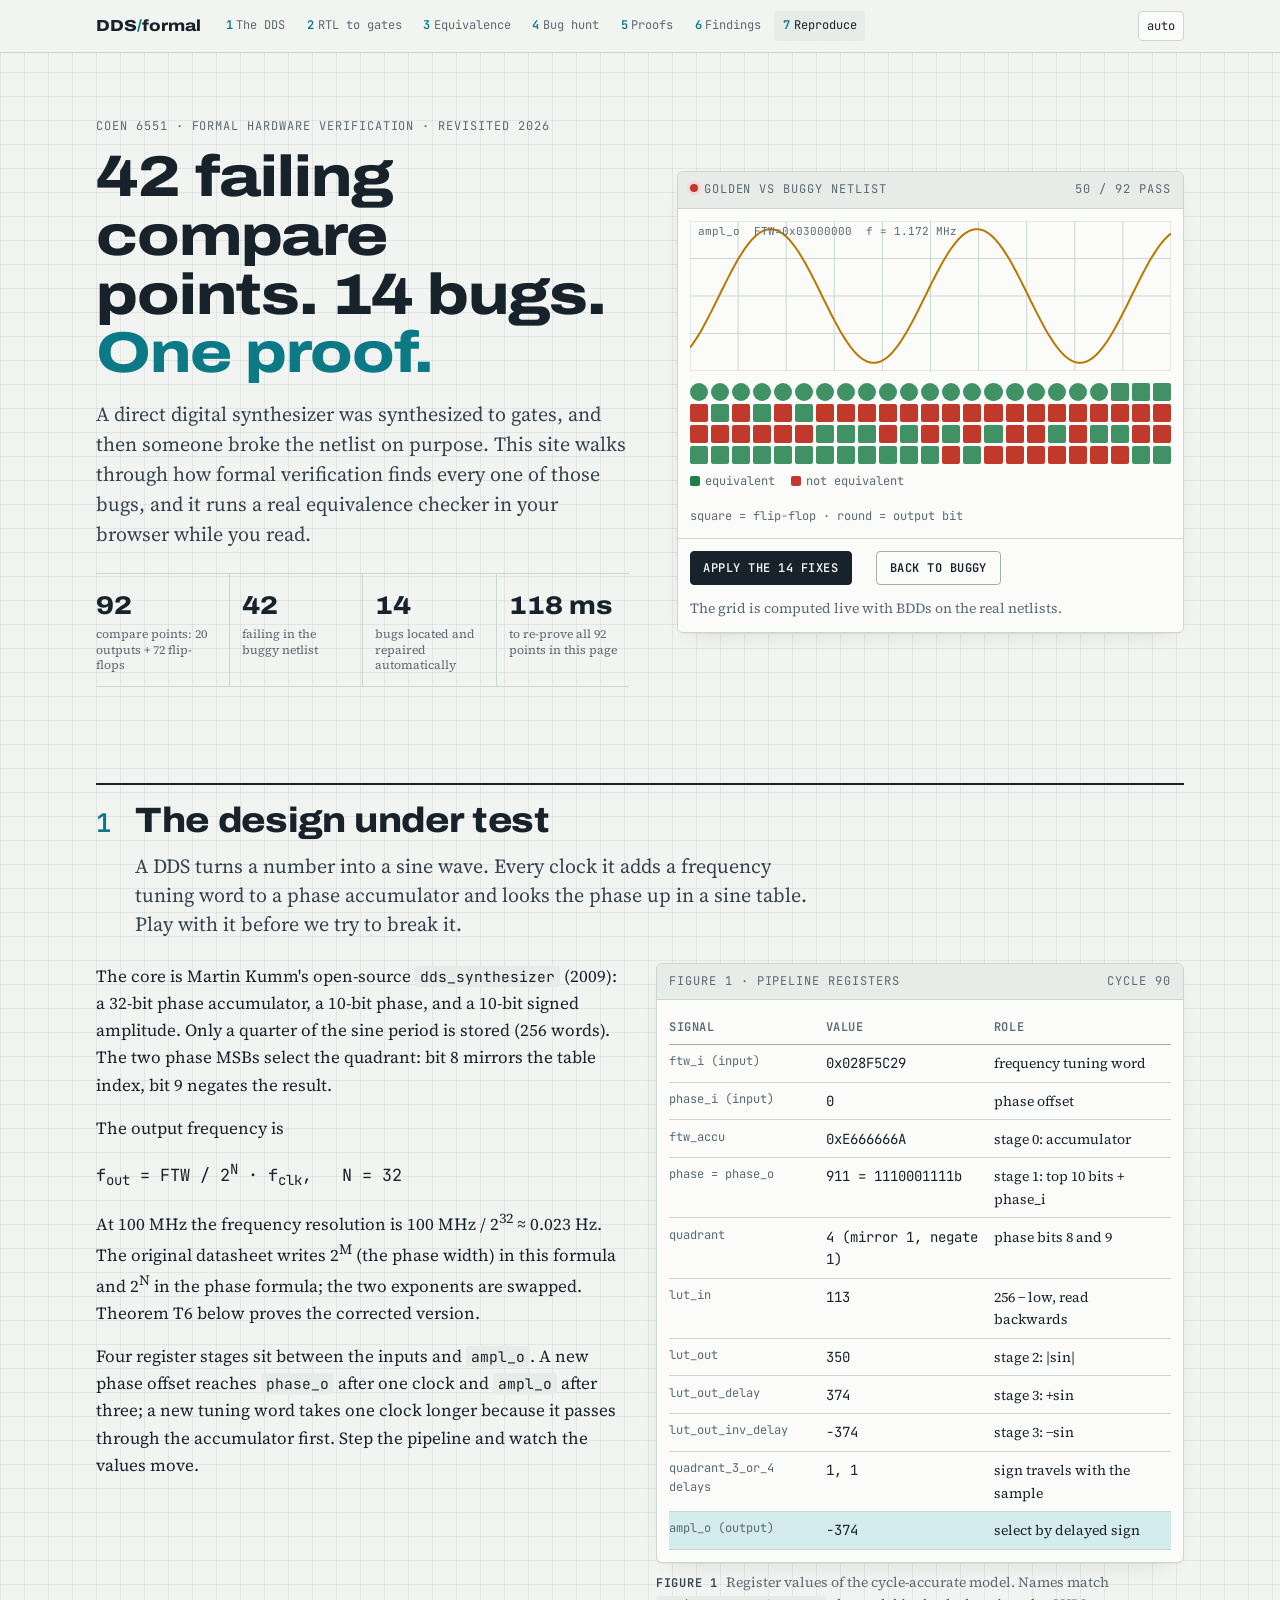
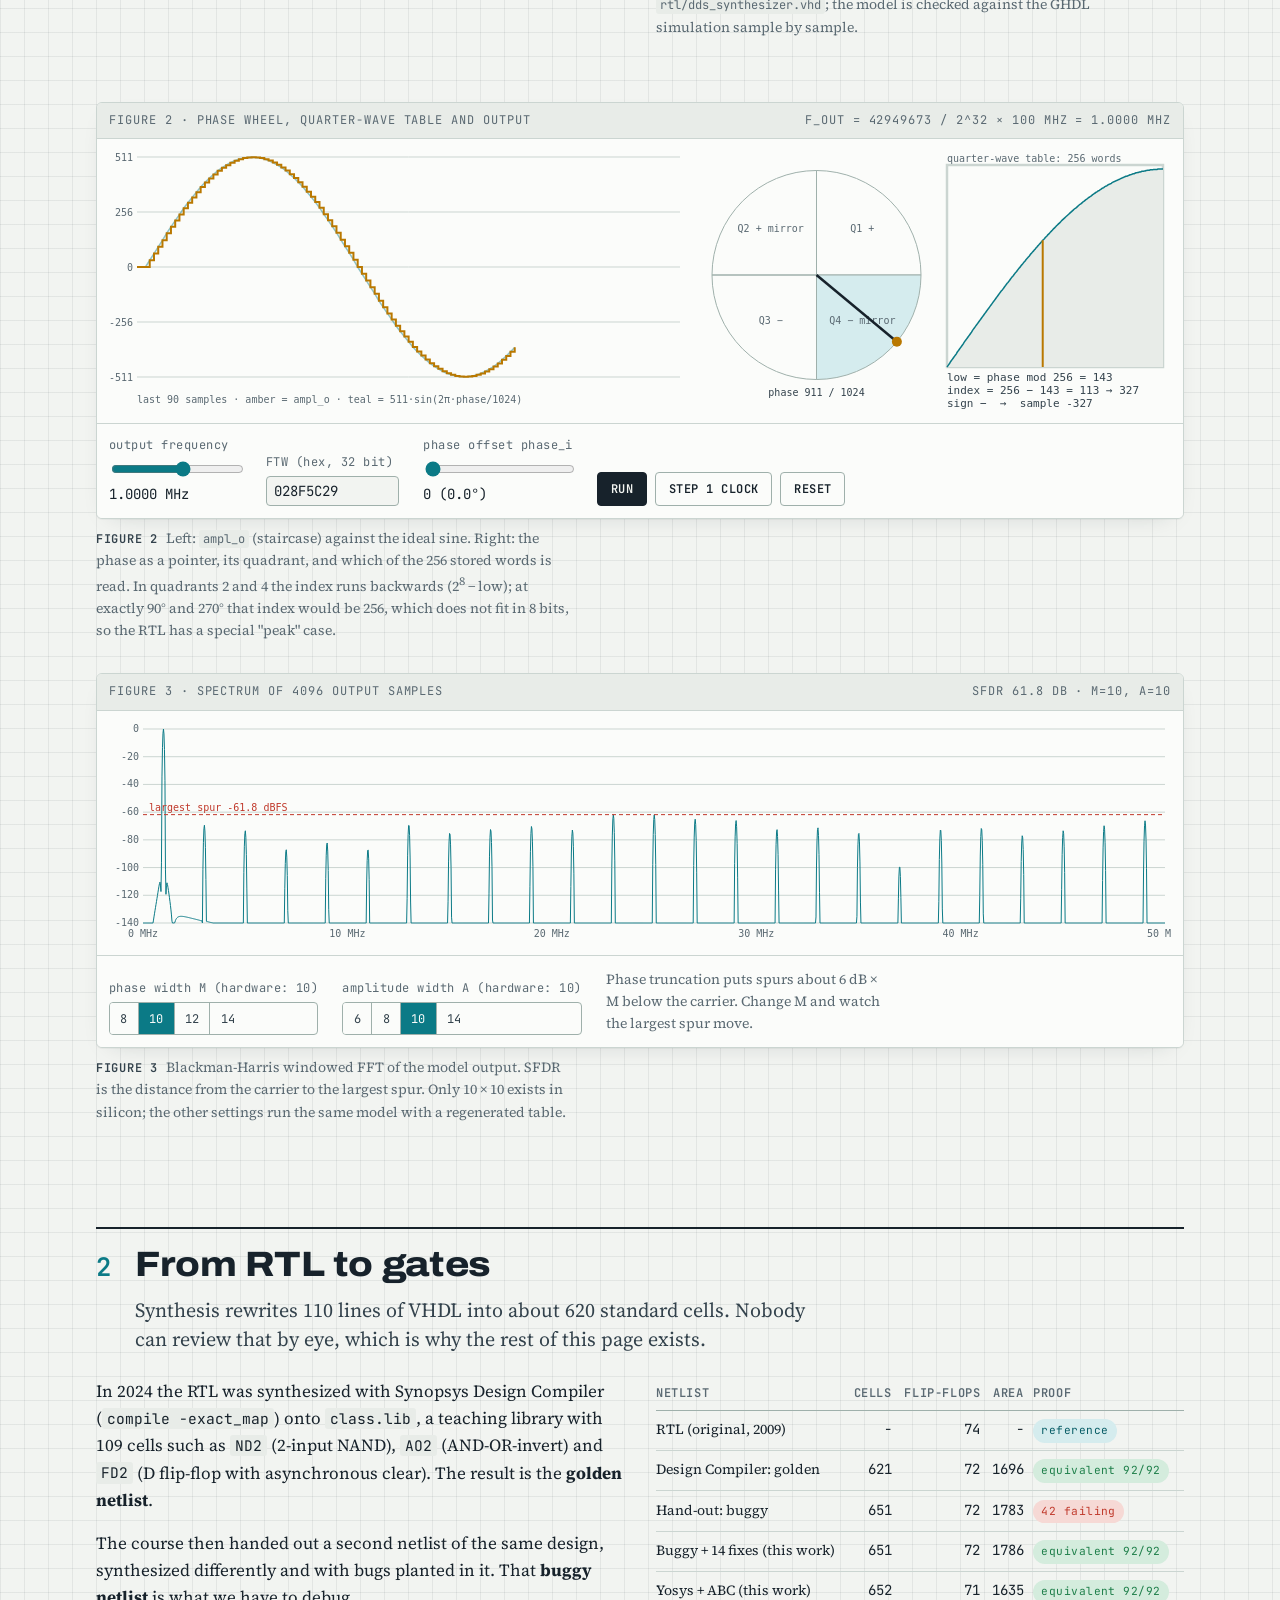
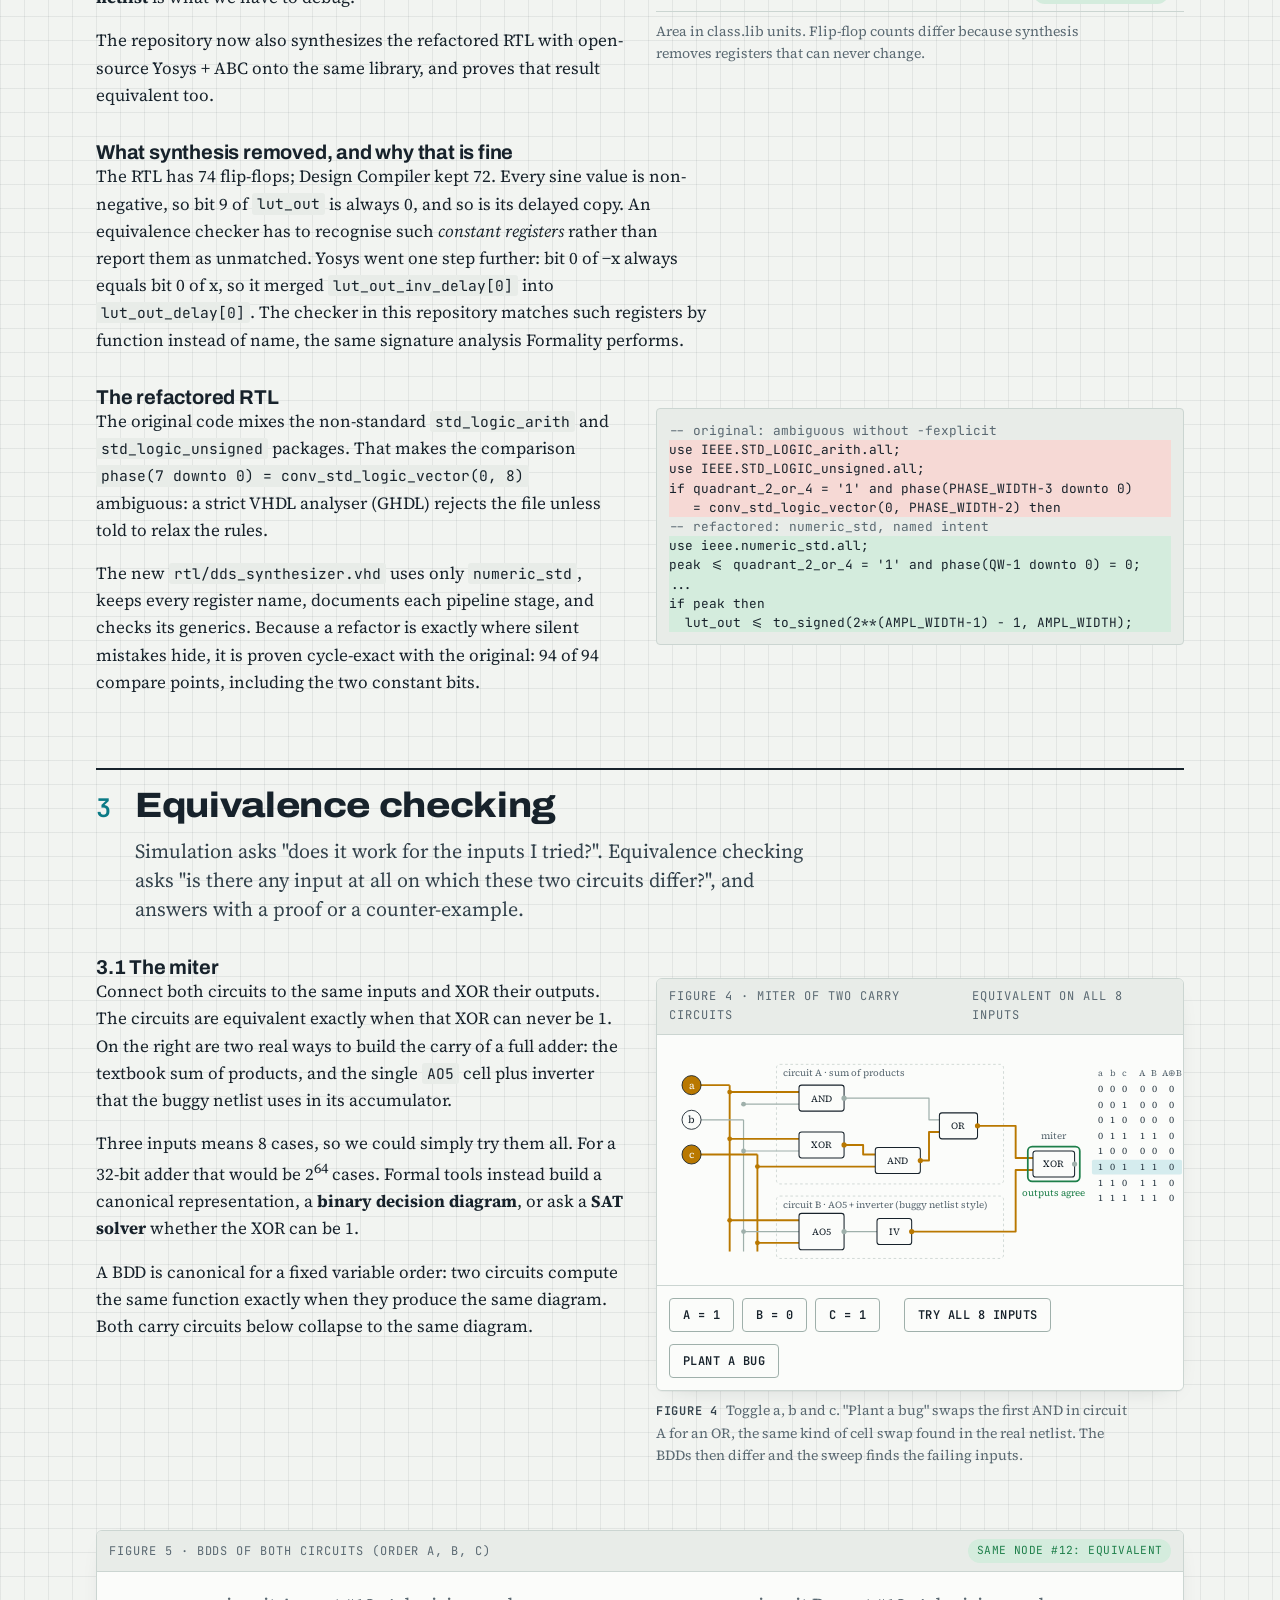
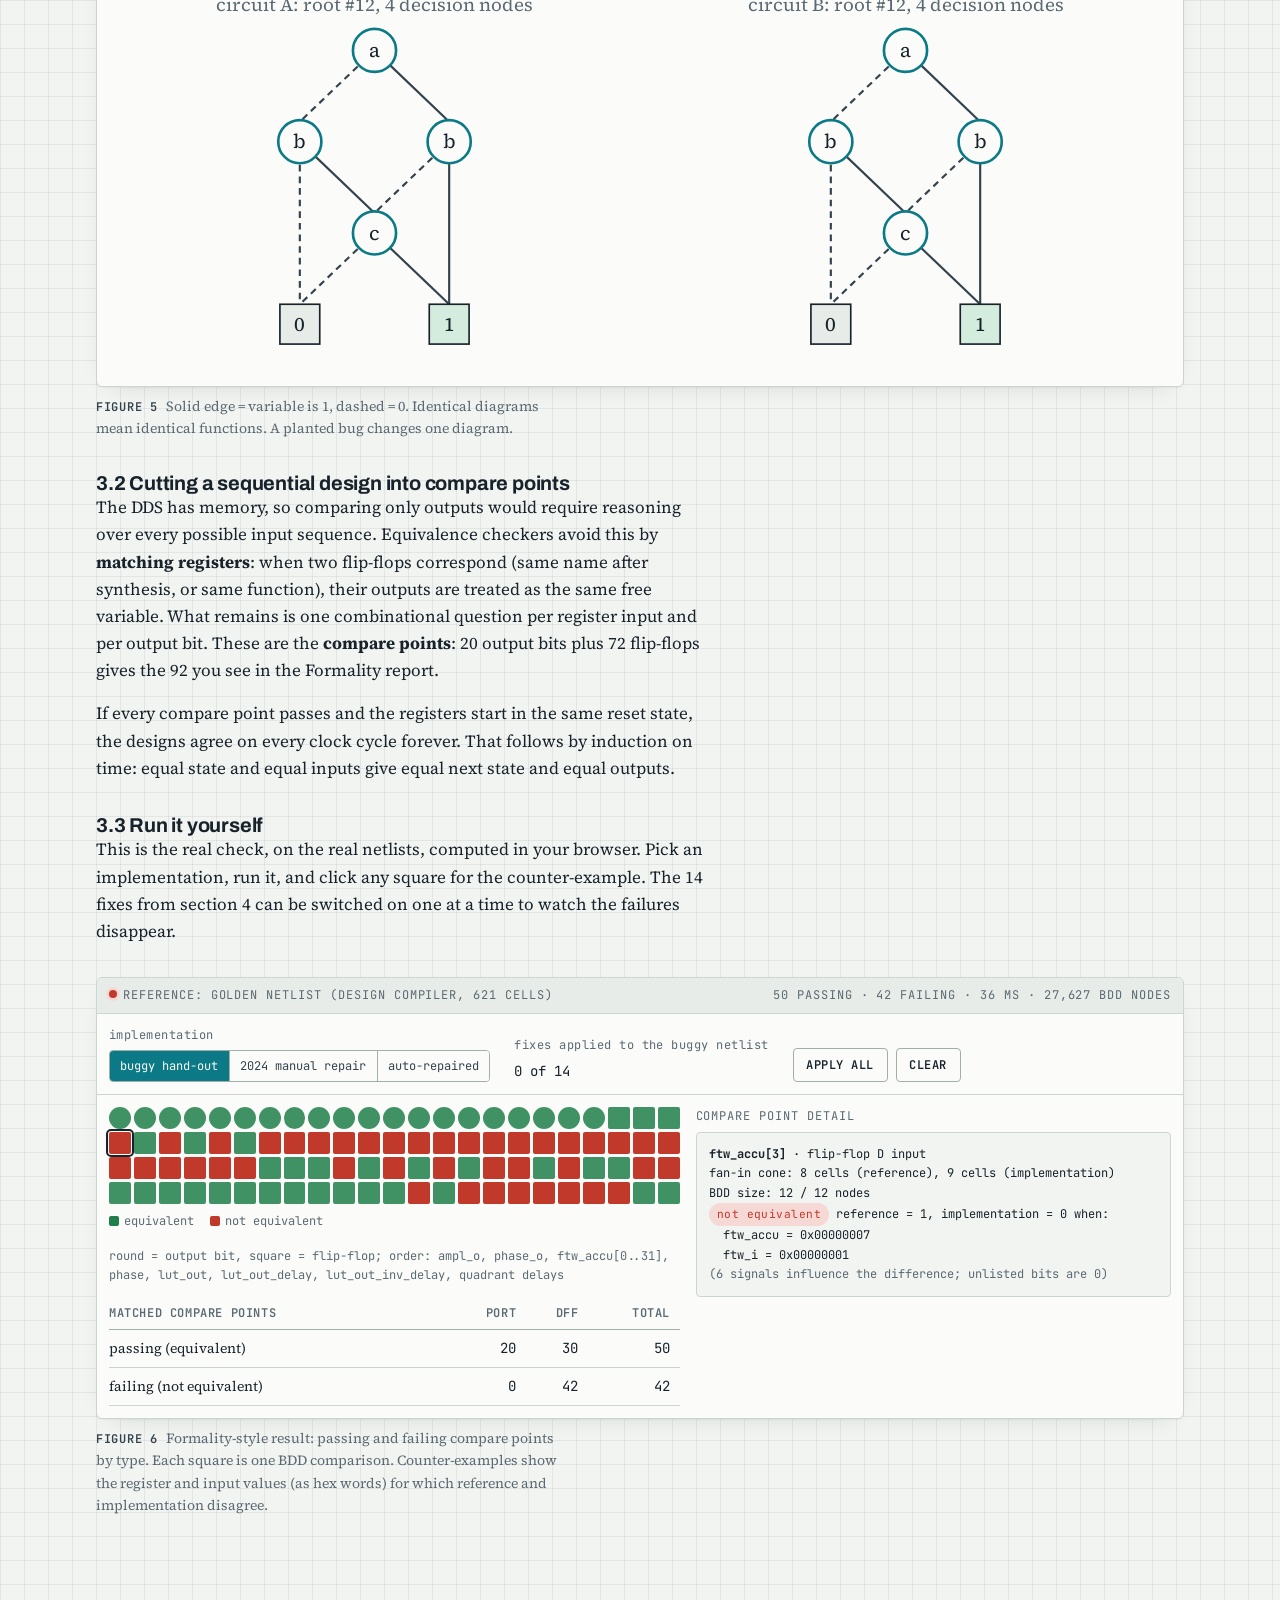
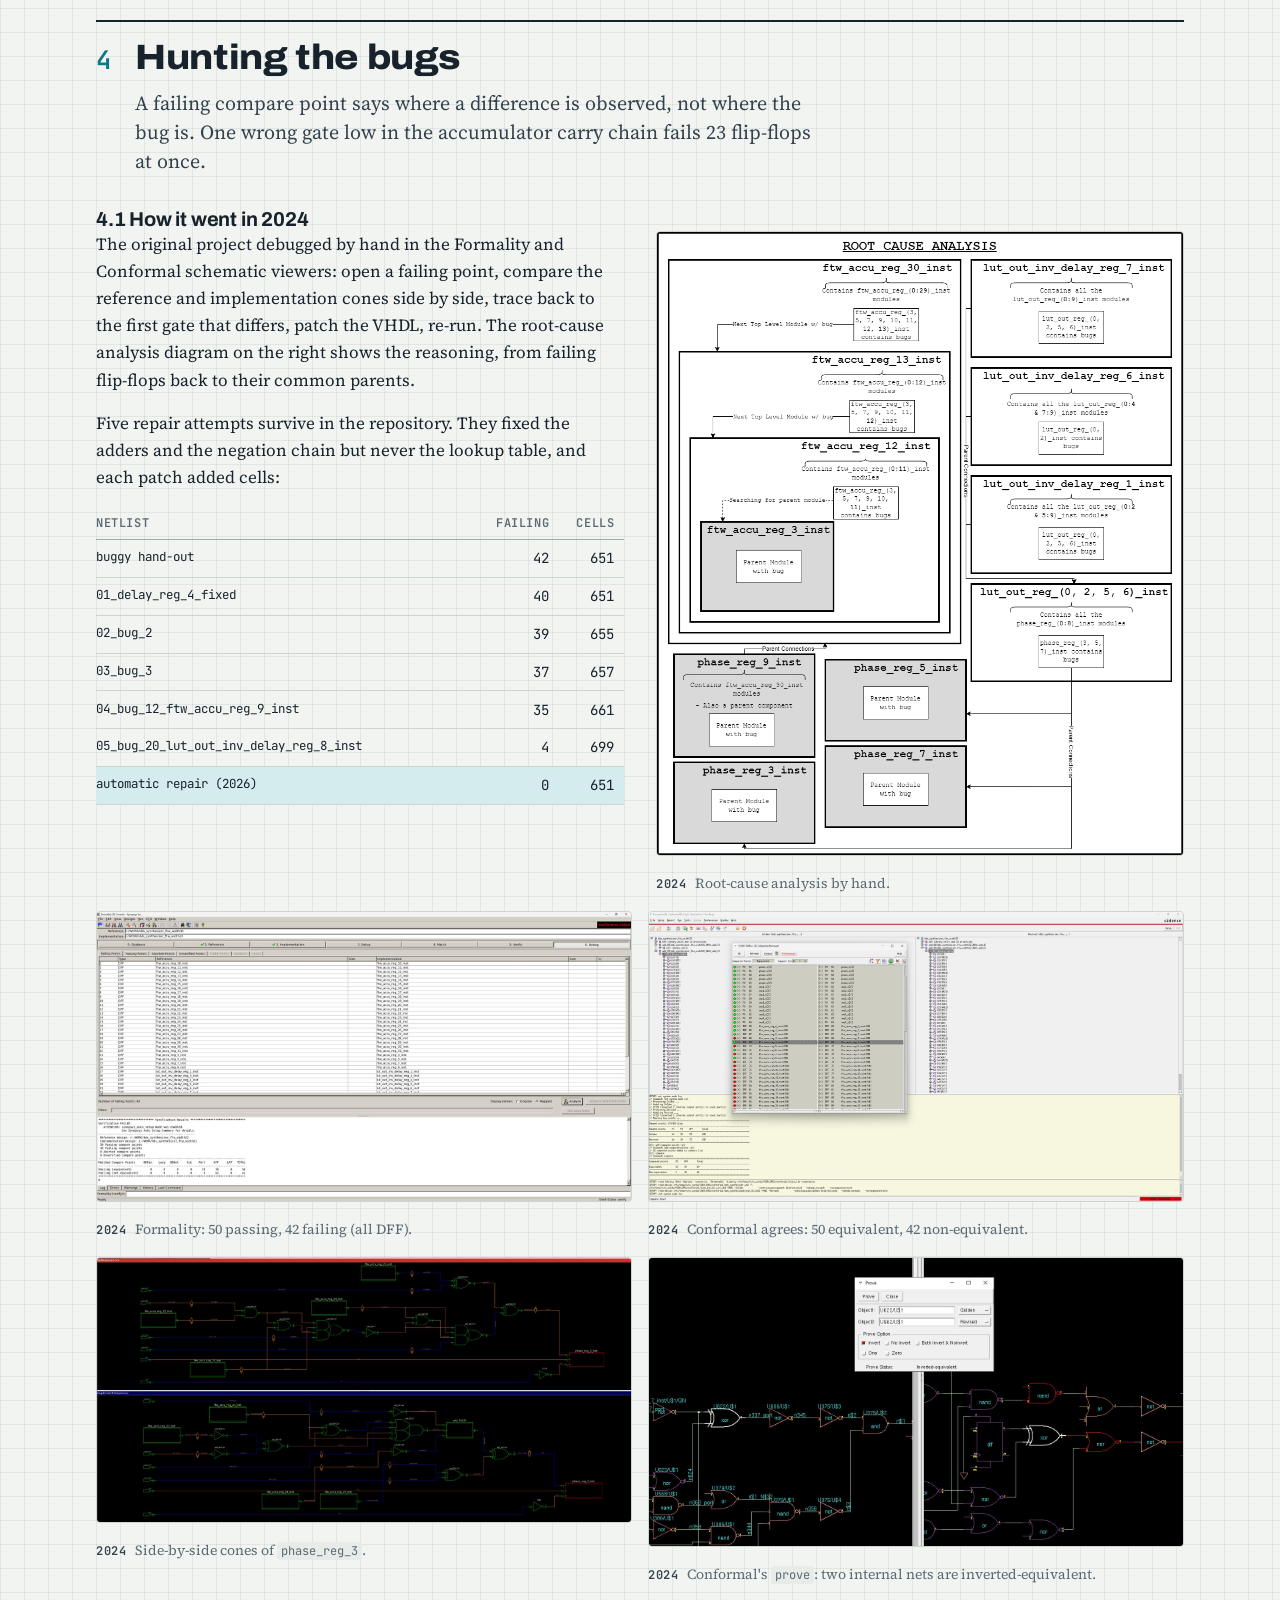
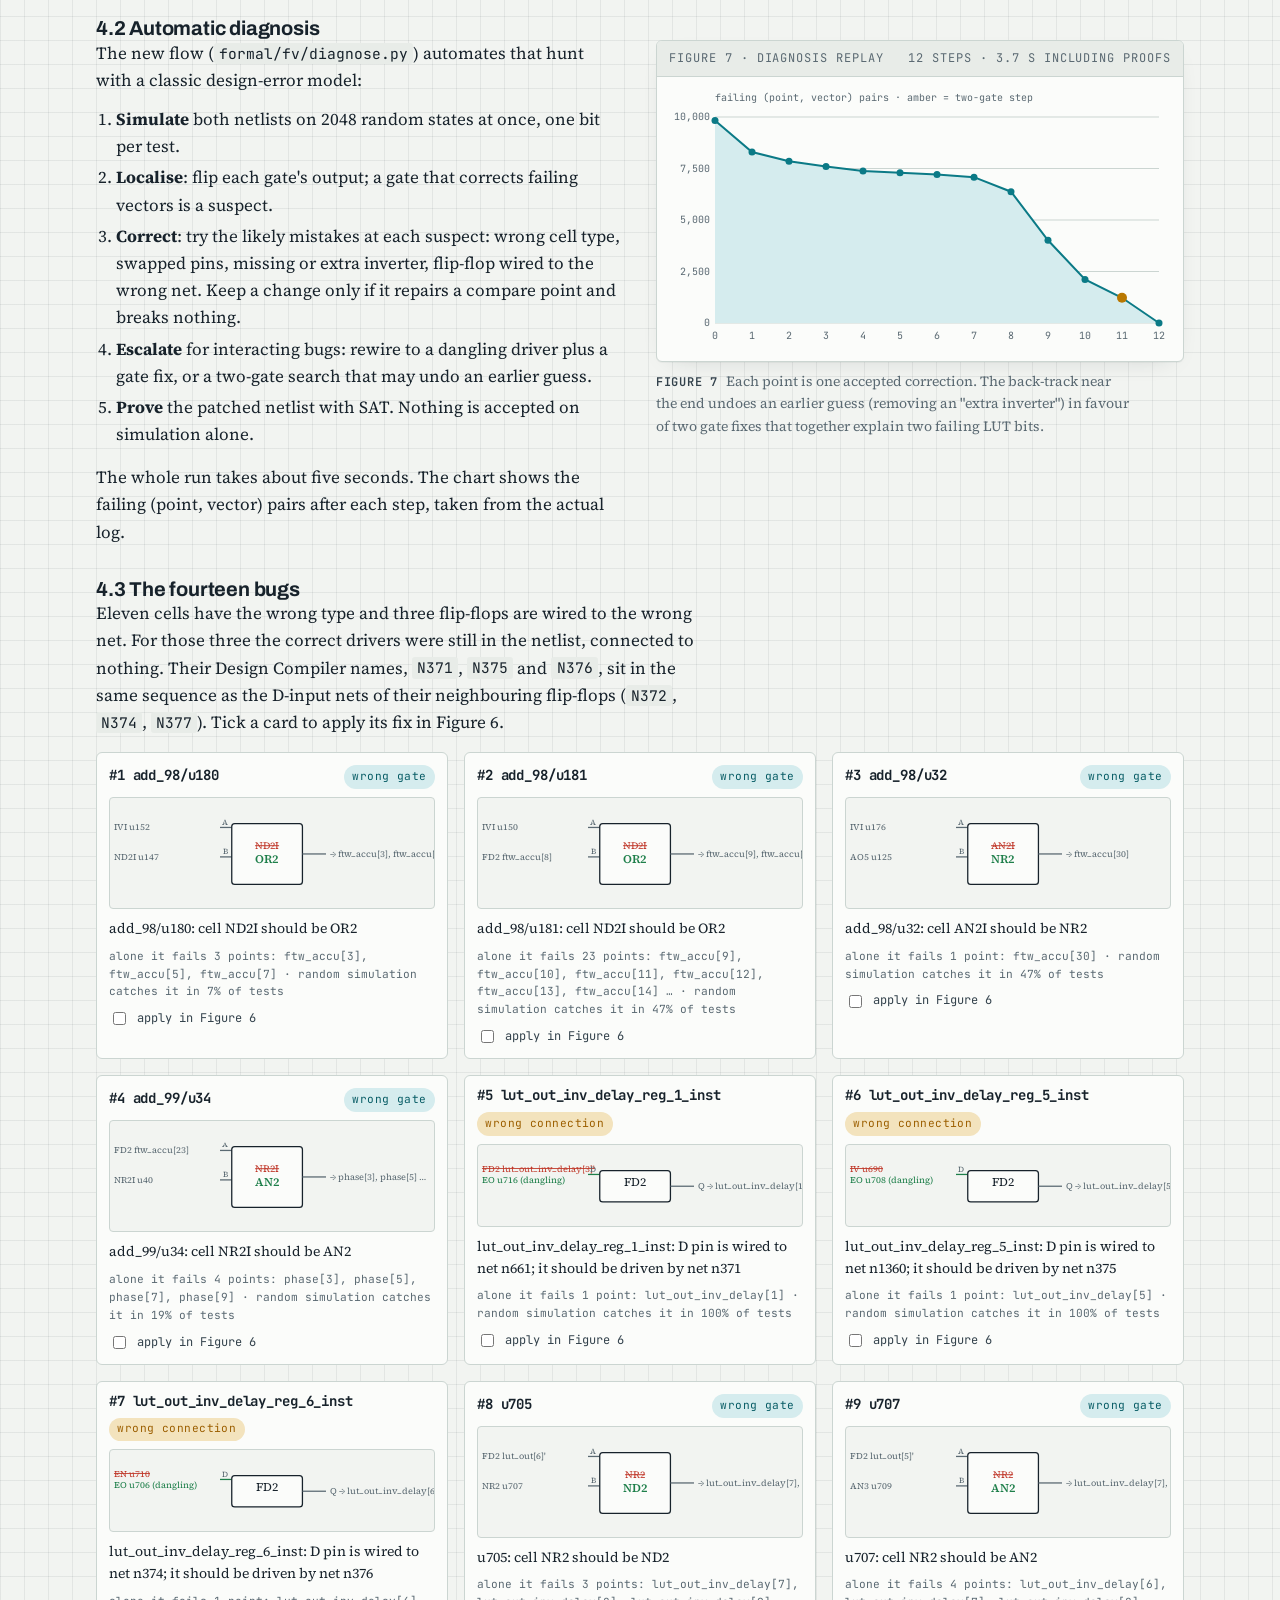
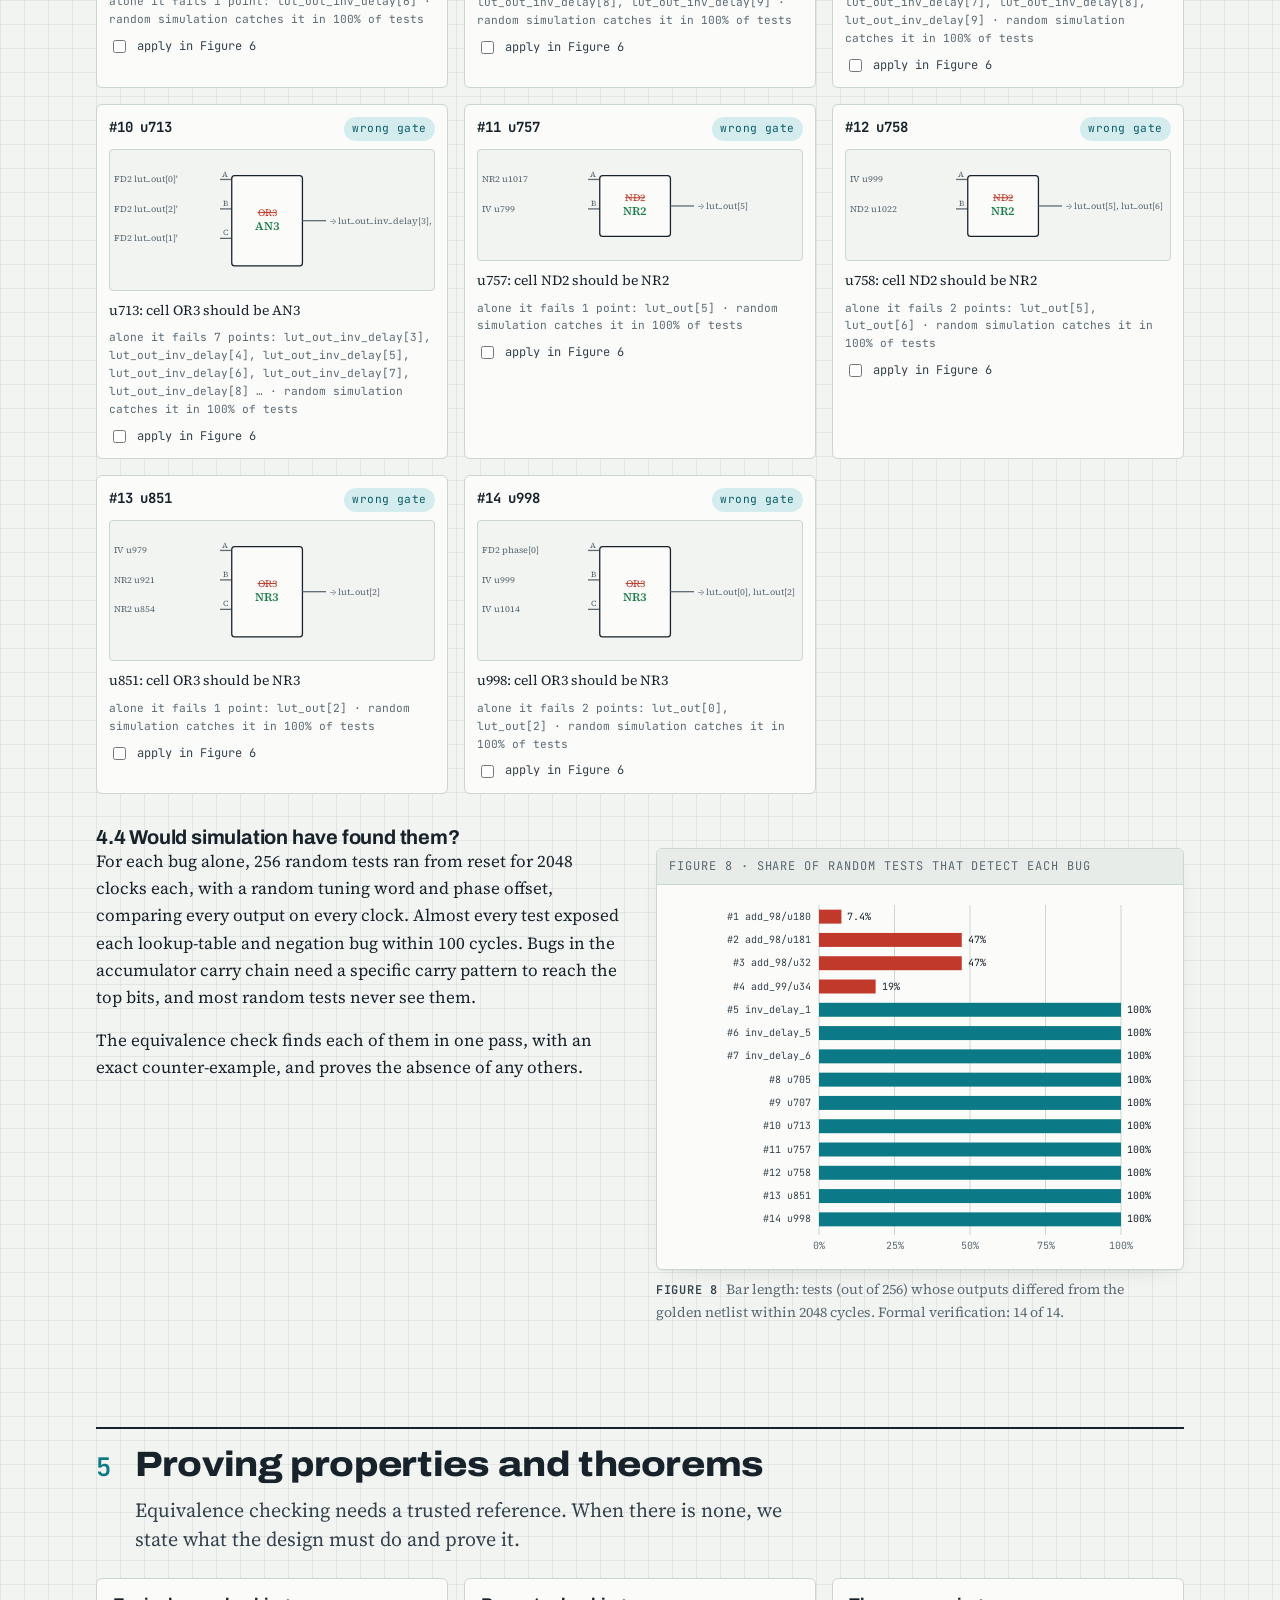
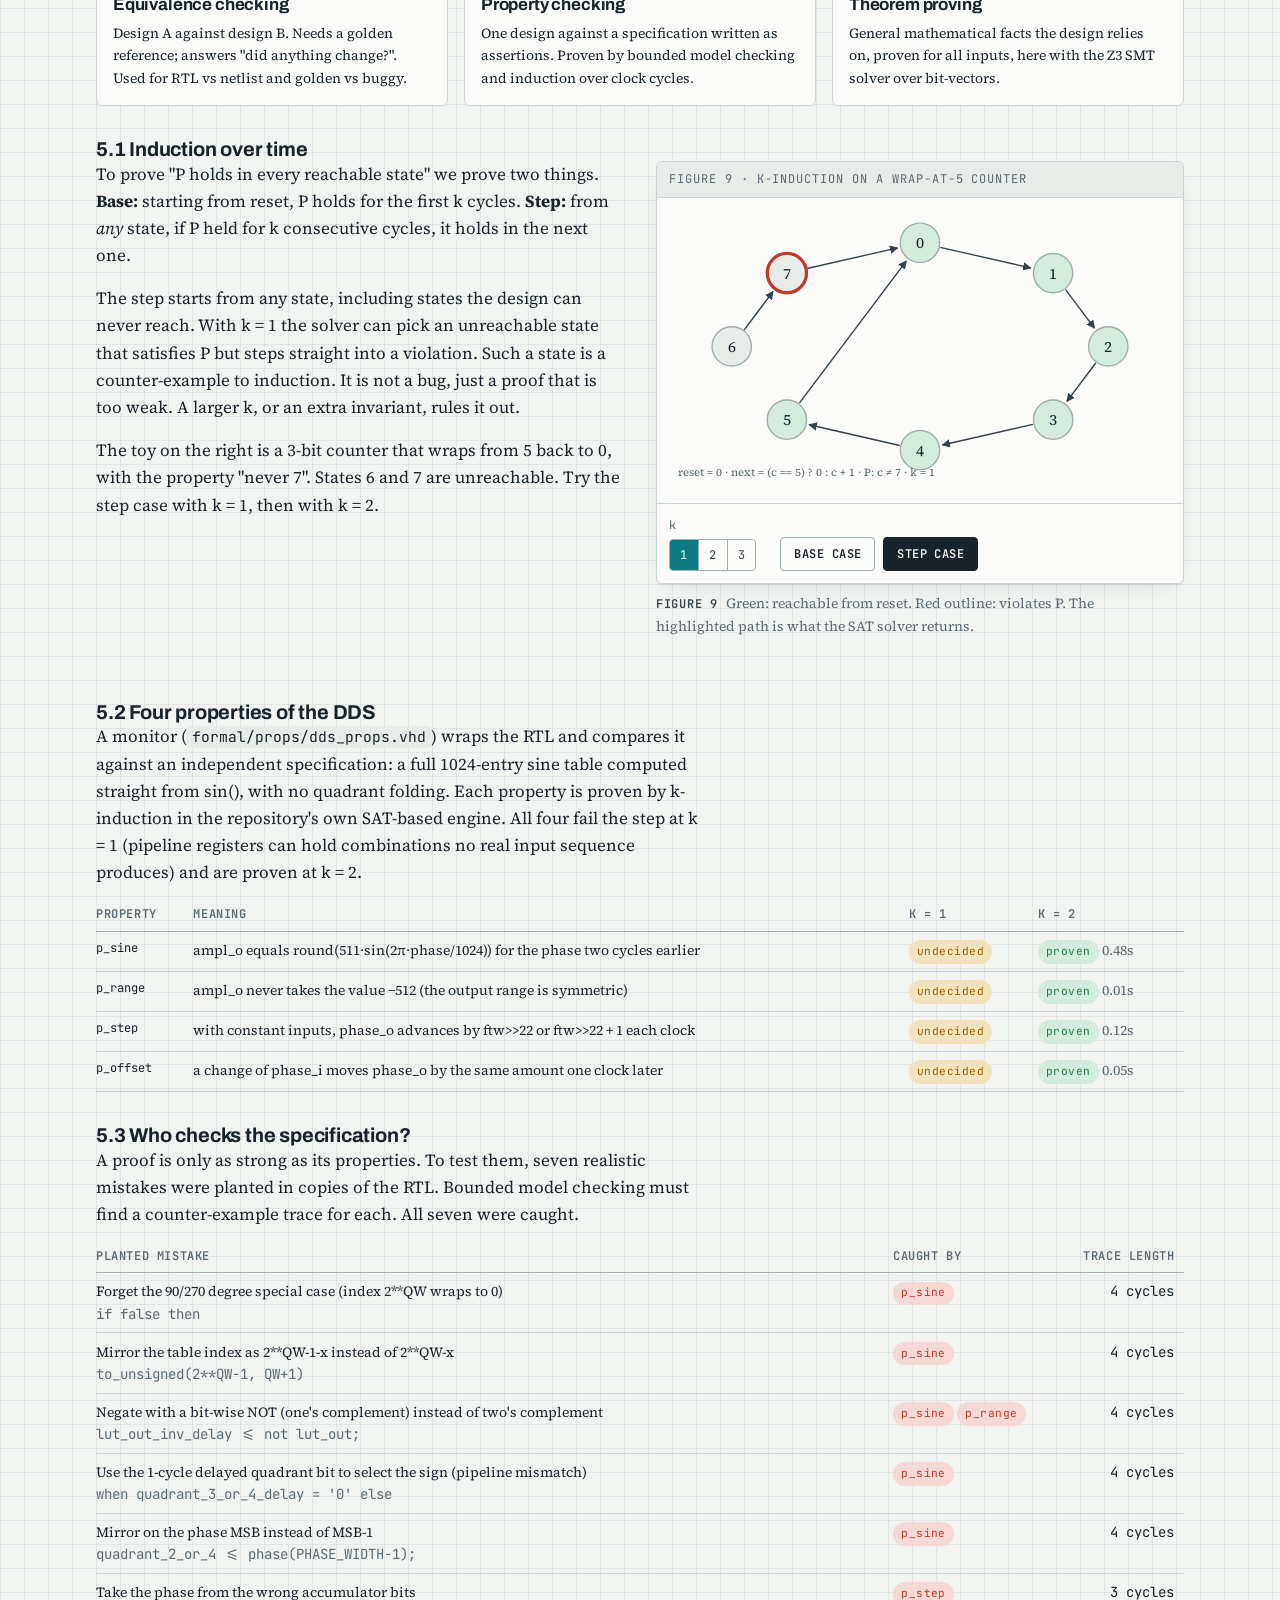
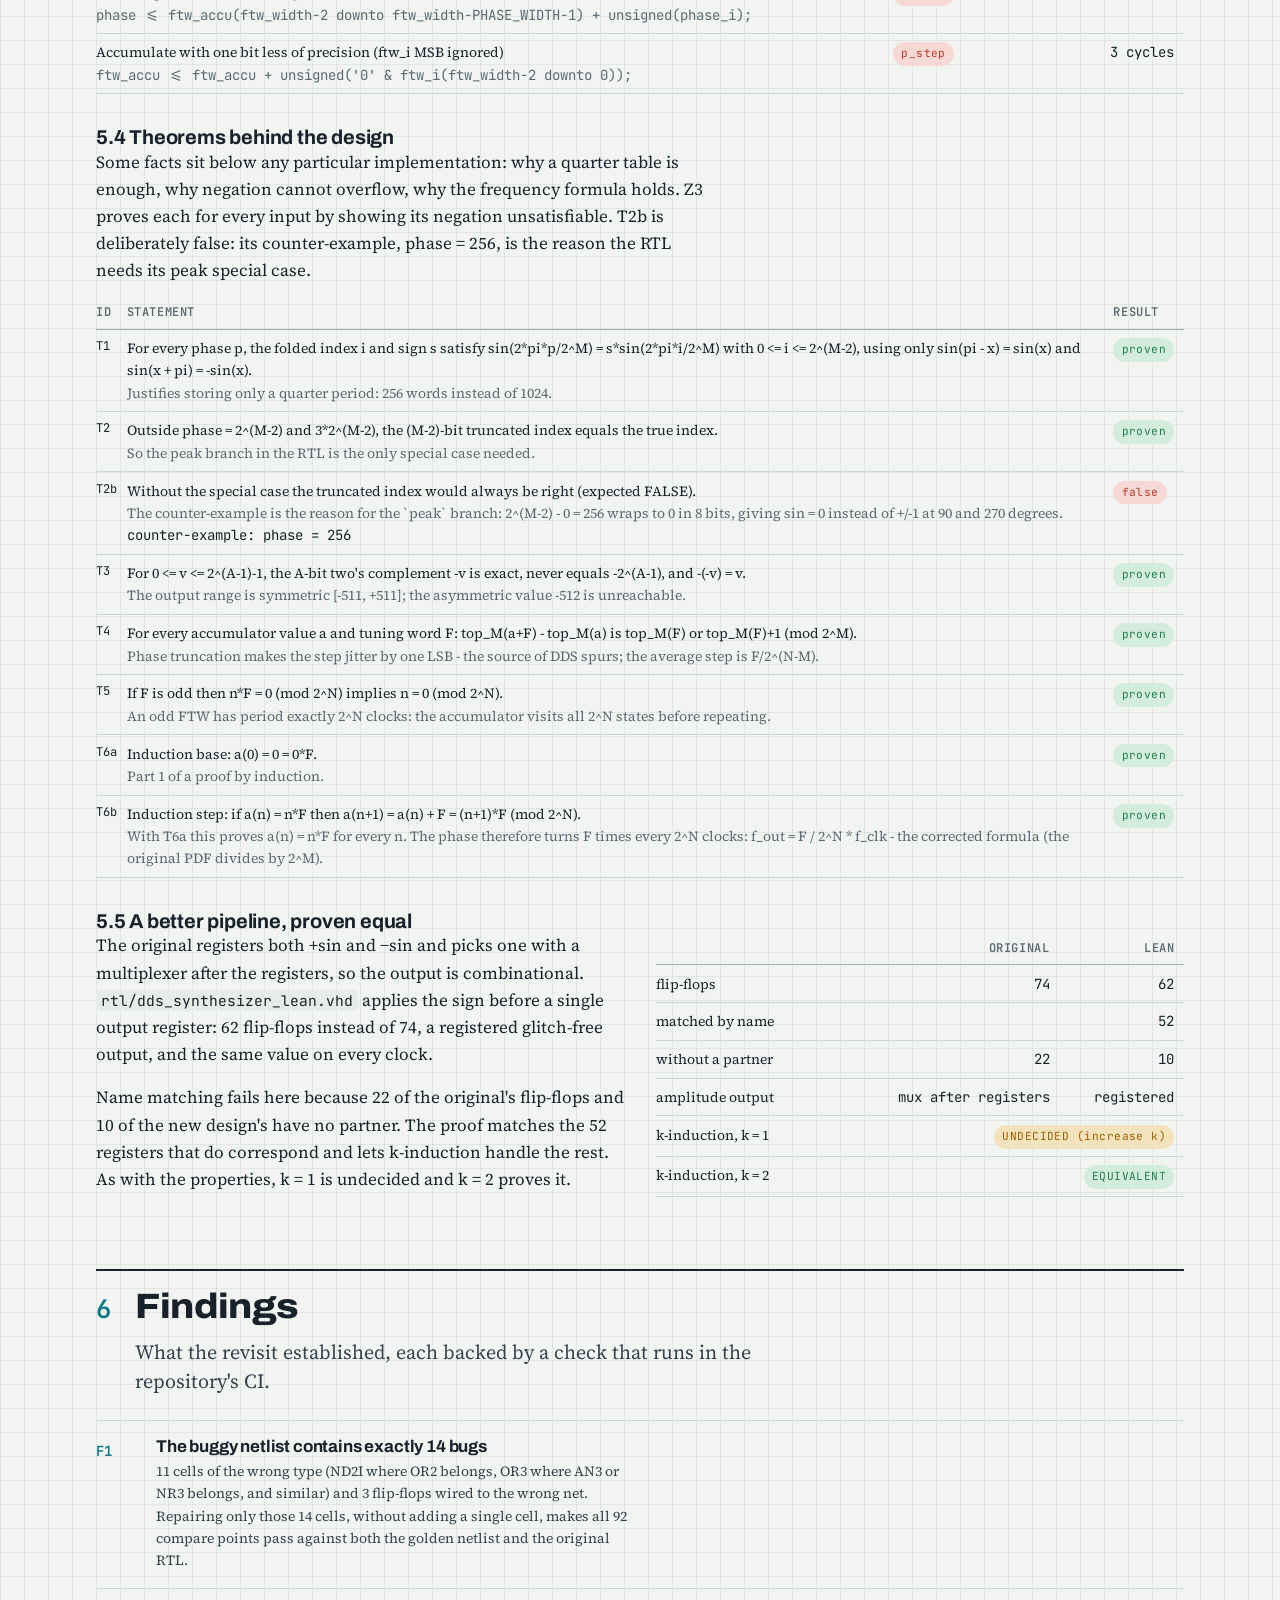
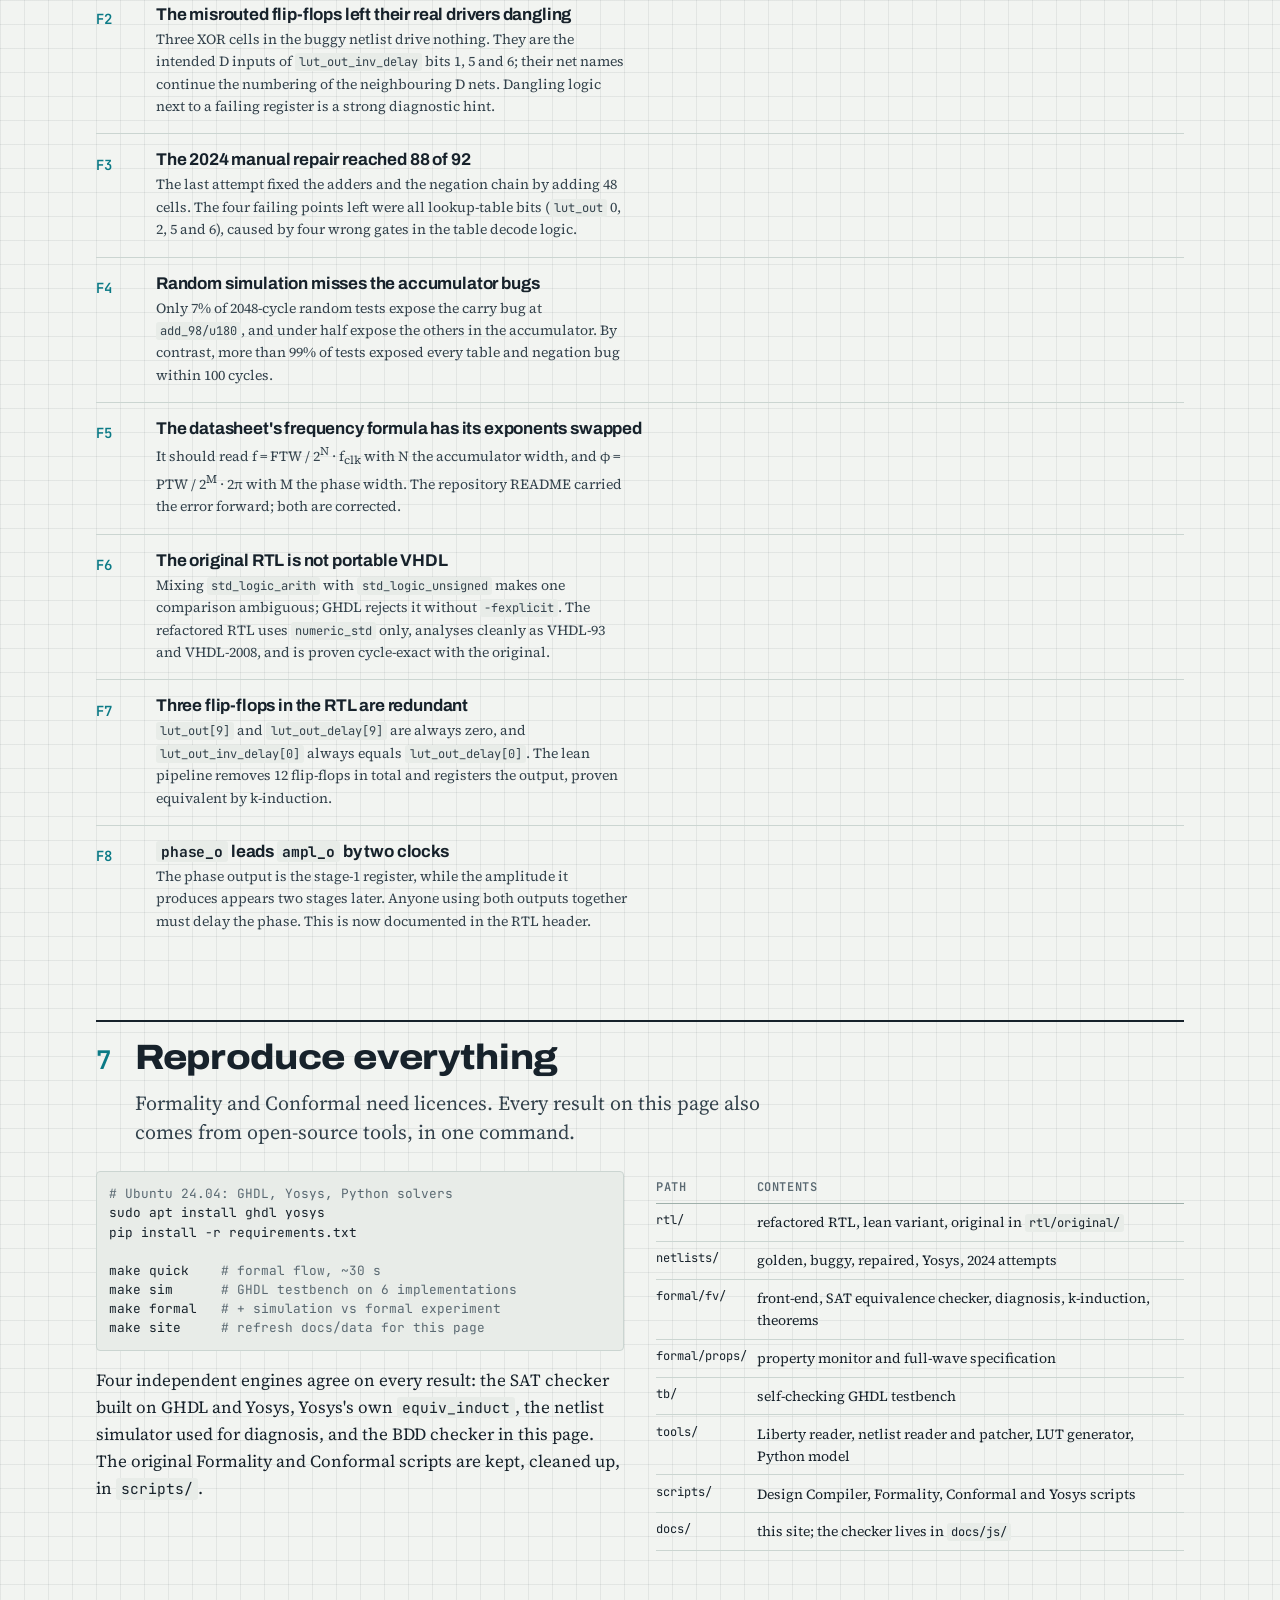
==== commit 7d6c4911: "Site: redraw the miter schematic and clean up the diagnosis chart - Figure 4: input buses with junct" ====
--- a/docs/index.html
+++ b/docs/index.html
@@ -191,7 +191,7 @@
     <figure class="fig" style="margin-top:0">
       <div class="instrument">
         <div class="instrument-head"><span class="label">Figure 4 · miter of two carry circuits</span><span class="label" id="miterOut"></span></div>
-        <div class="instrument-body"><svg id="miterSvg" viewBox="0 0 520 250" role="img" aria-label="Two carry circuits joined by an XOR"></svg></div>
+        <div class="instrument-body scroll-x"><svg id="miterSvg" style="min-width:520px" viewBox="0 0 600 252" role="img" aria-label="Two carry circuits joined by an XOR"></svg></div>
         <div class="controls">
           <div class="btn-row" id="miterIns"></div>
           <button class="btn ghost" id="miterSweep" type="button">Try all 8 inputs</button>
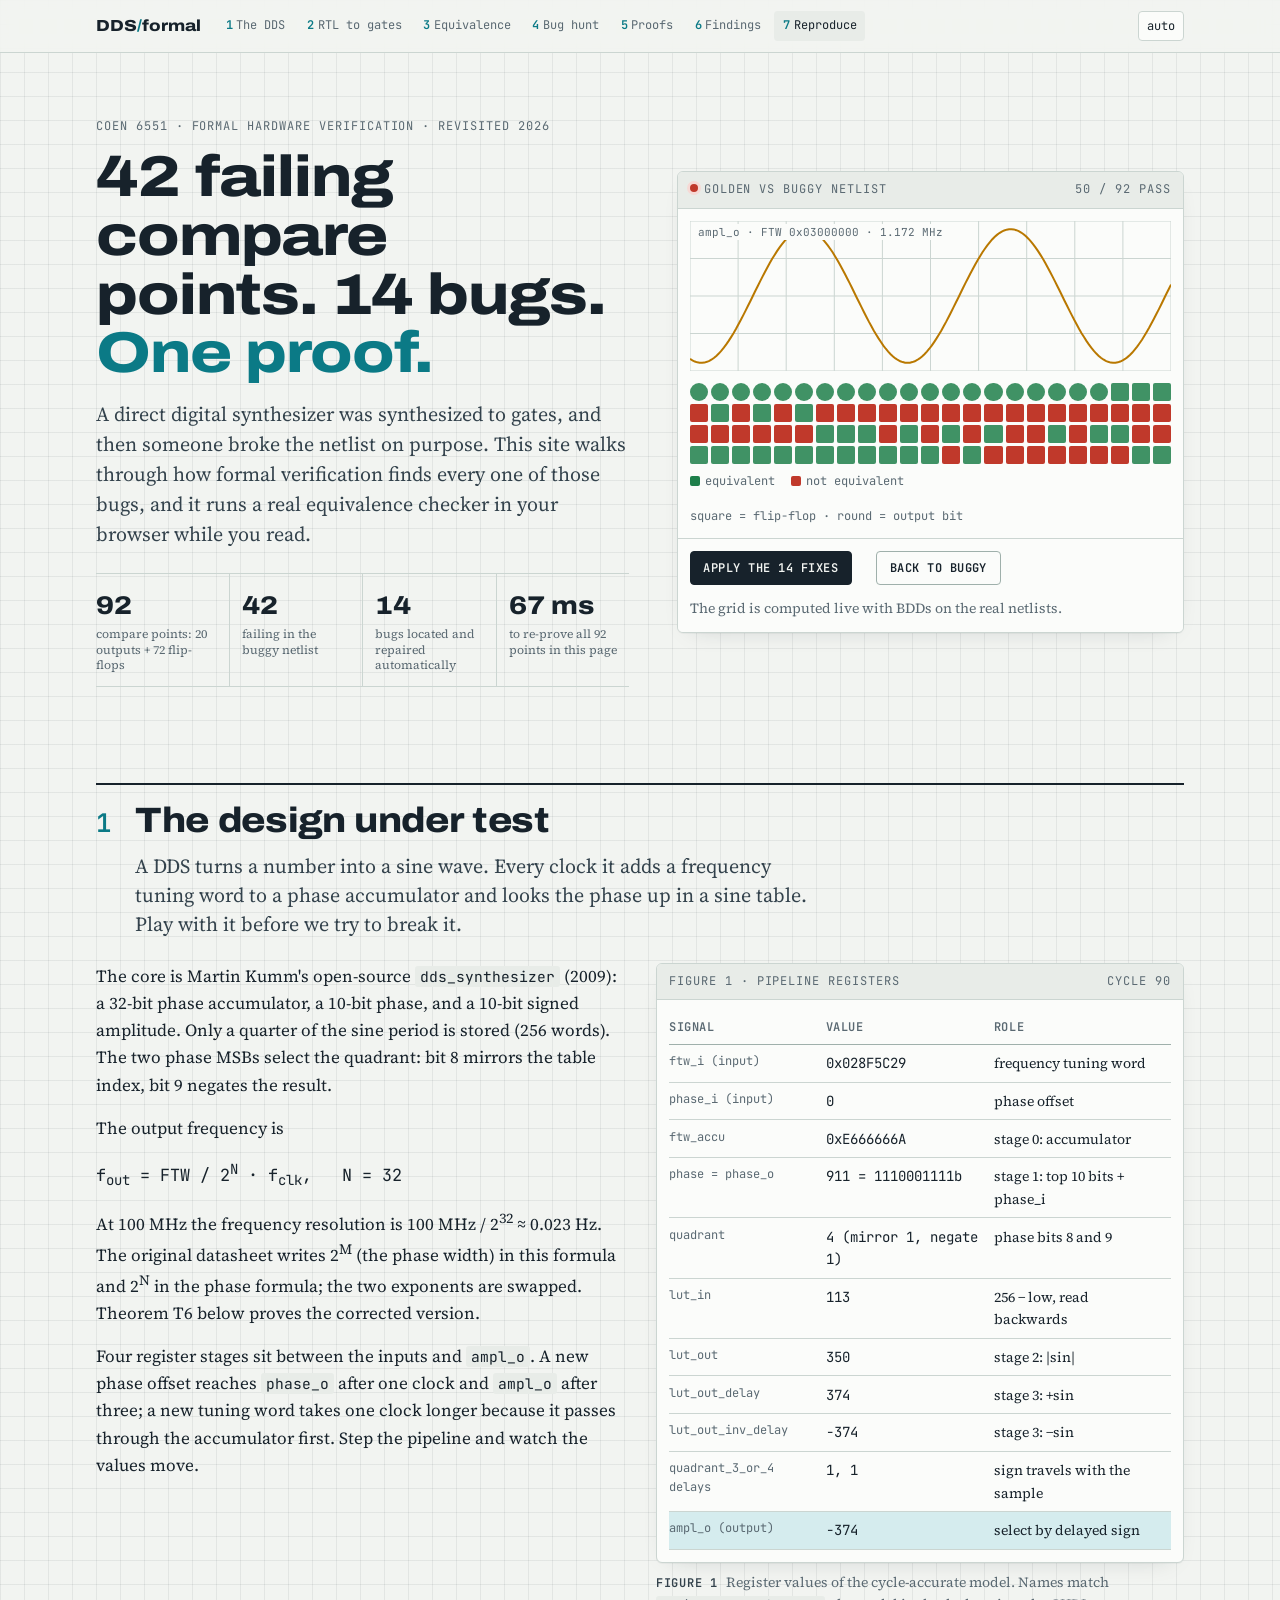
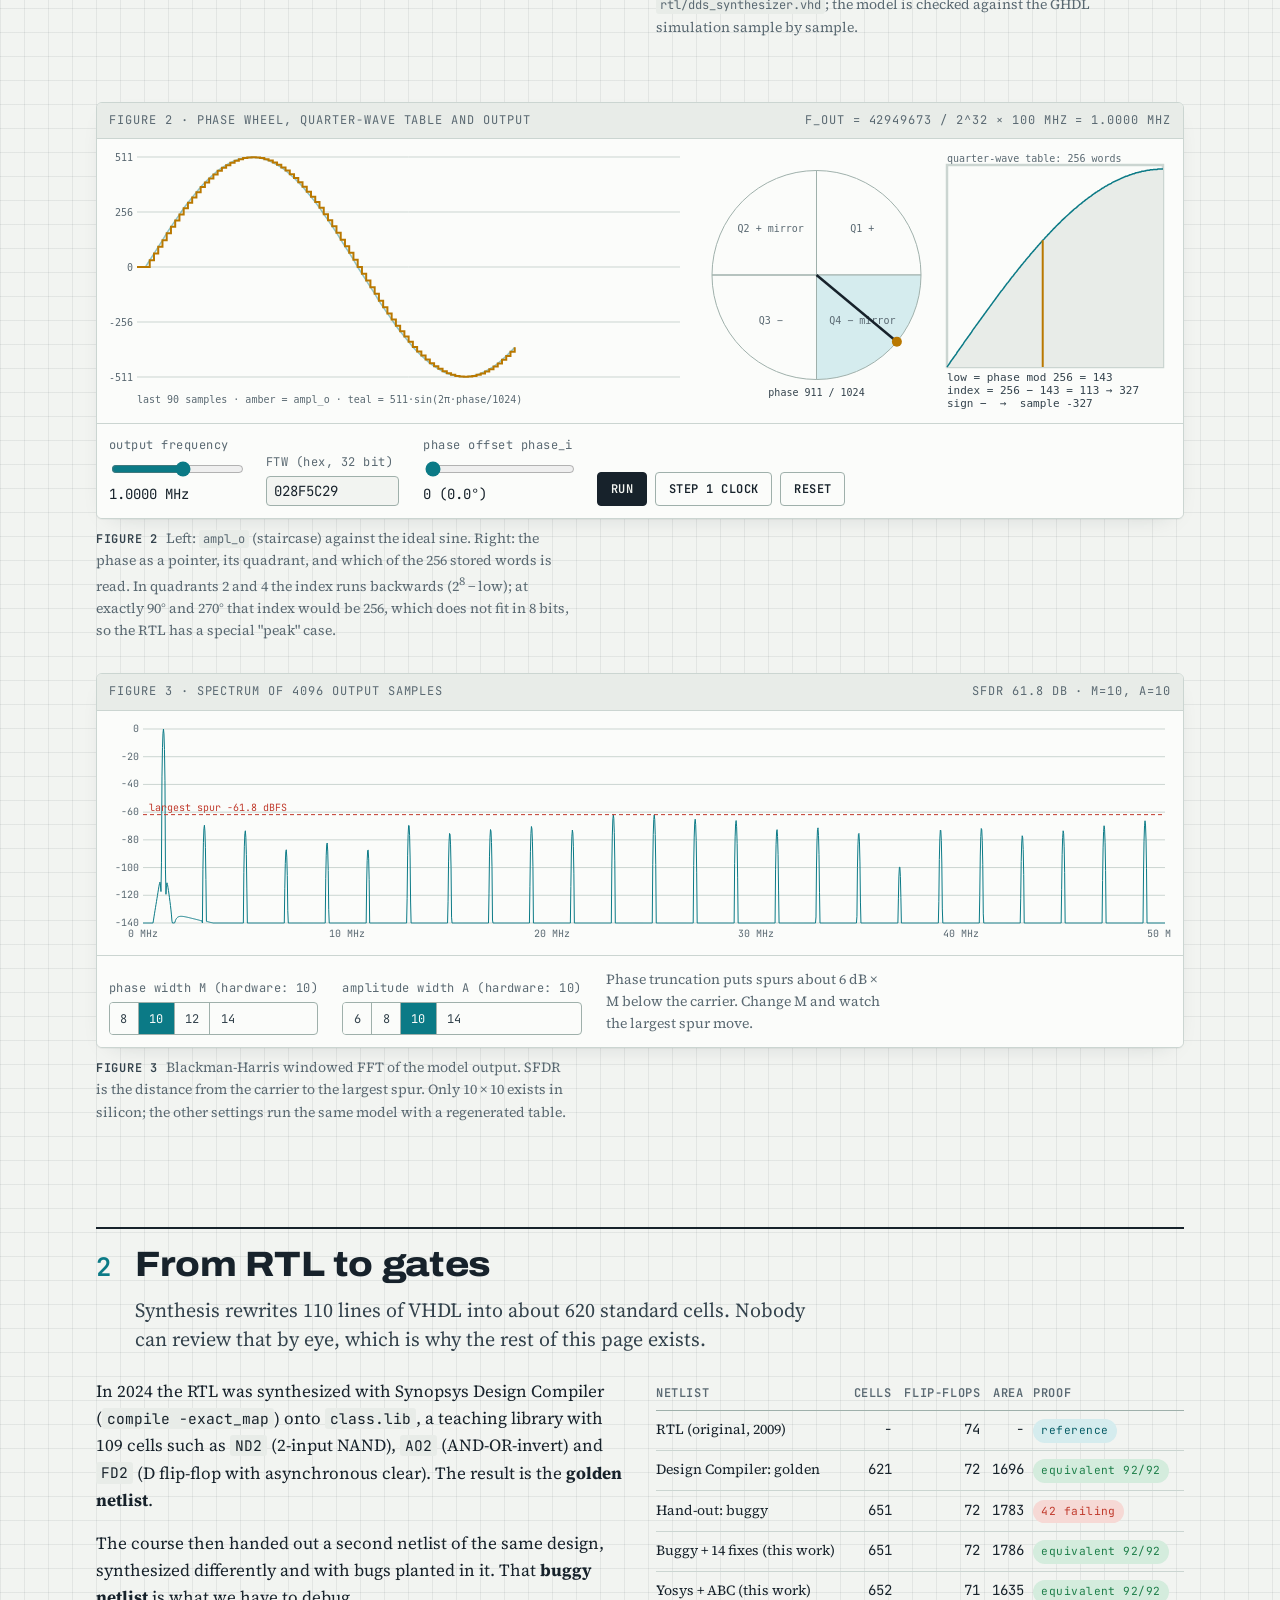
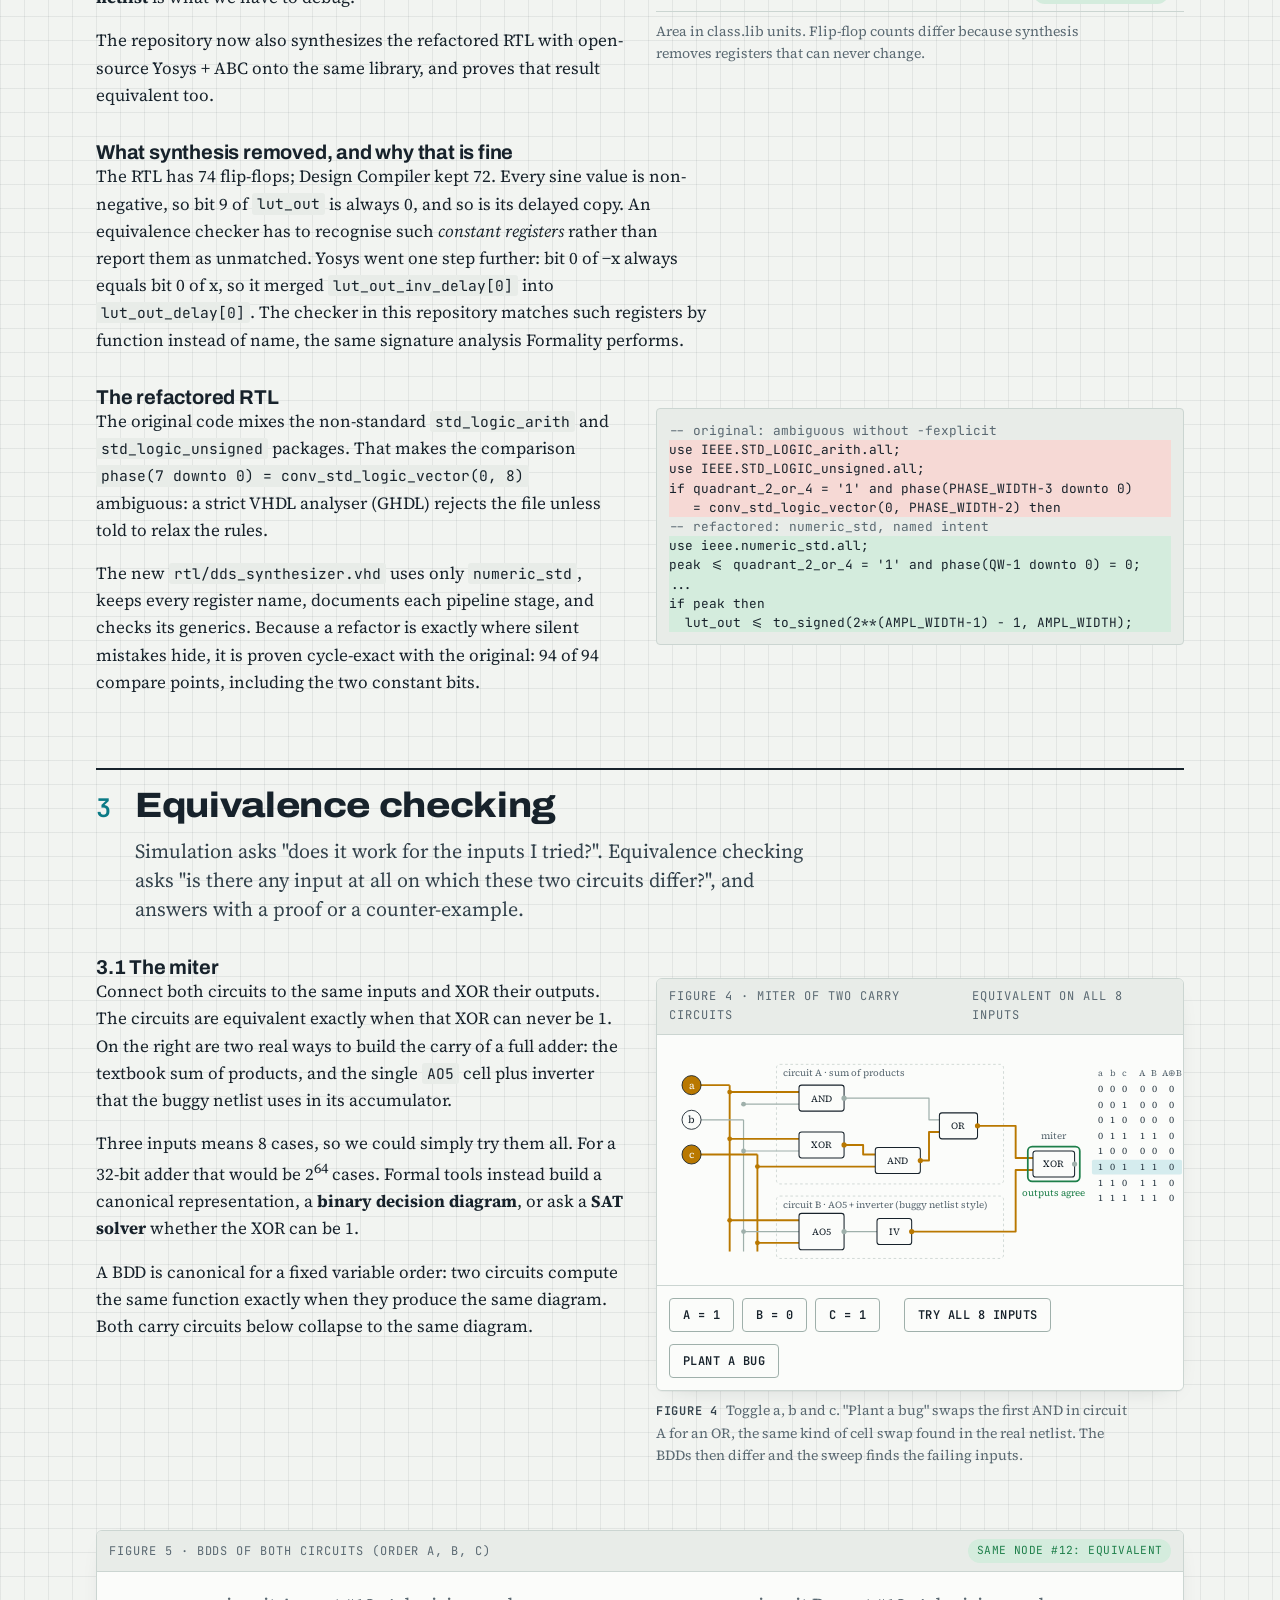
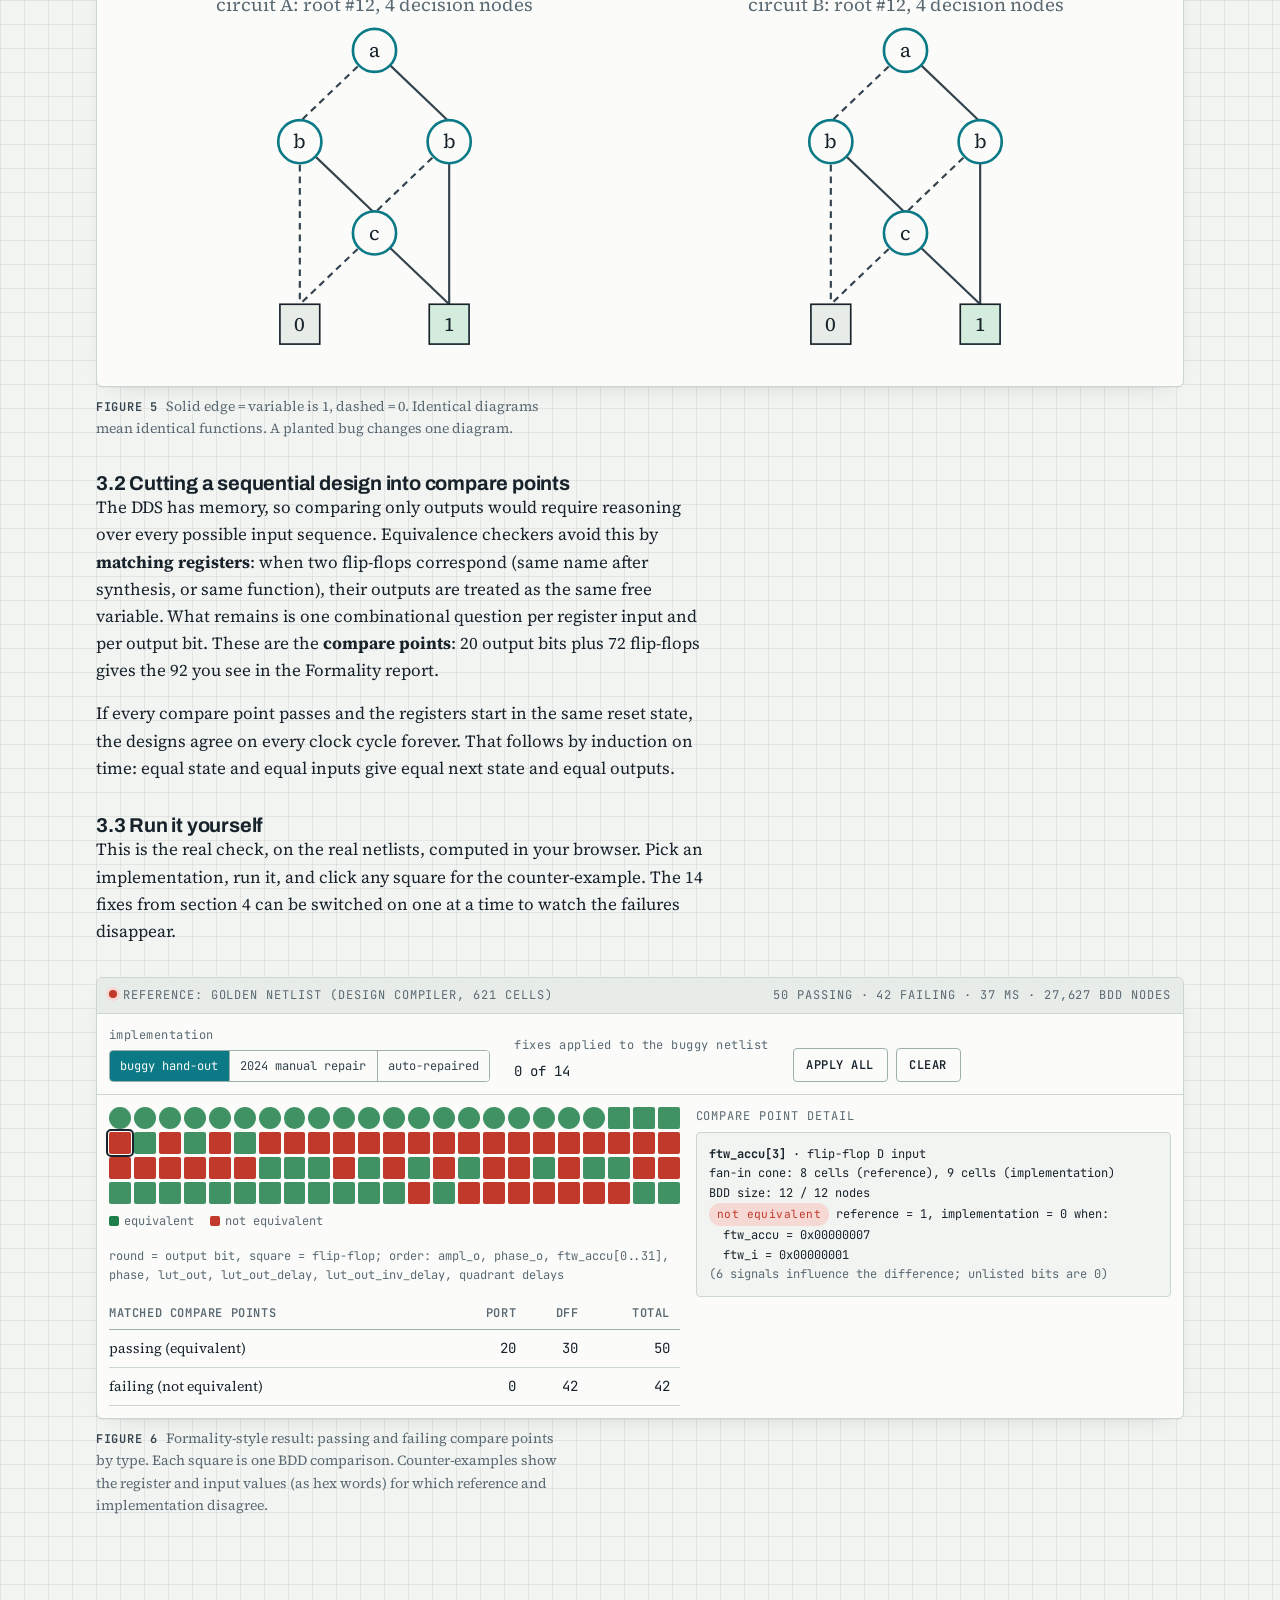
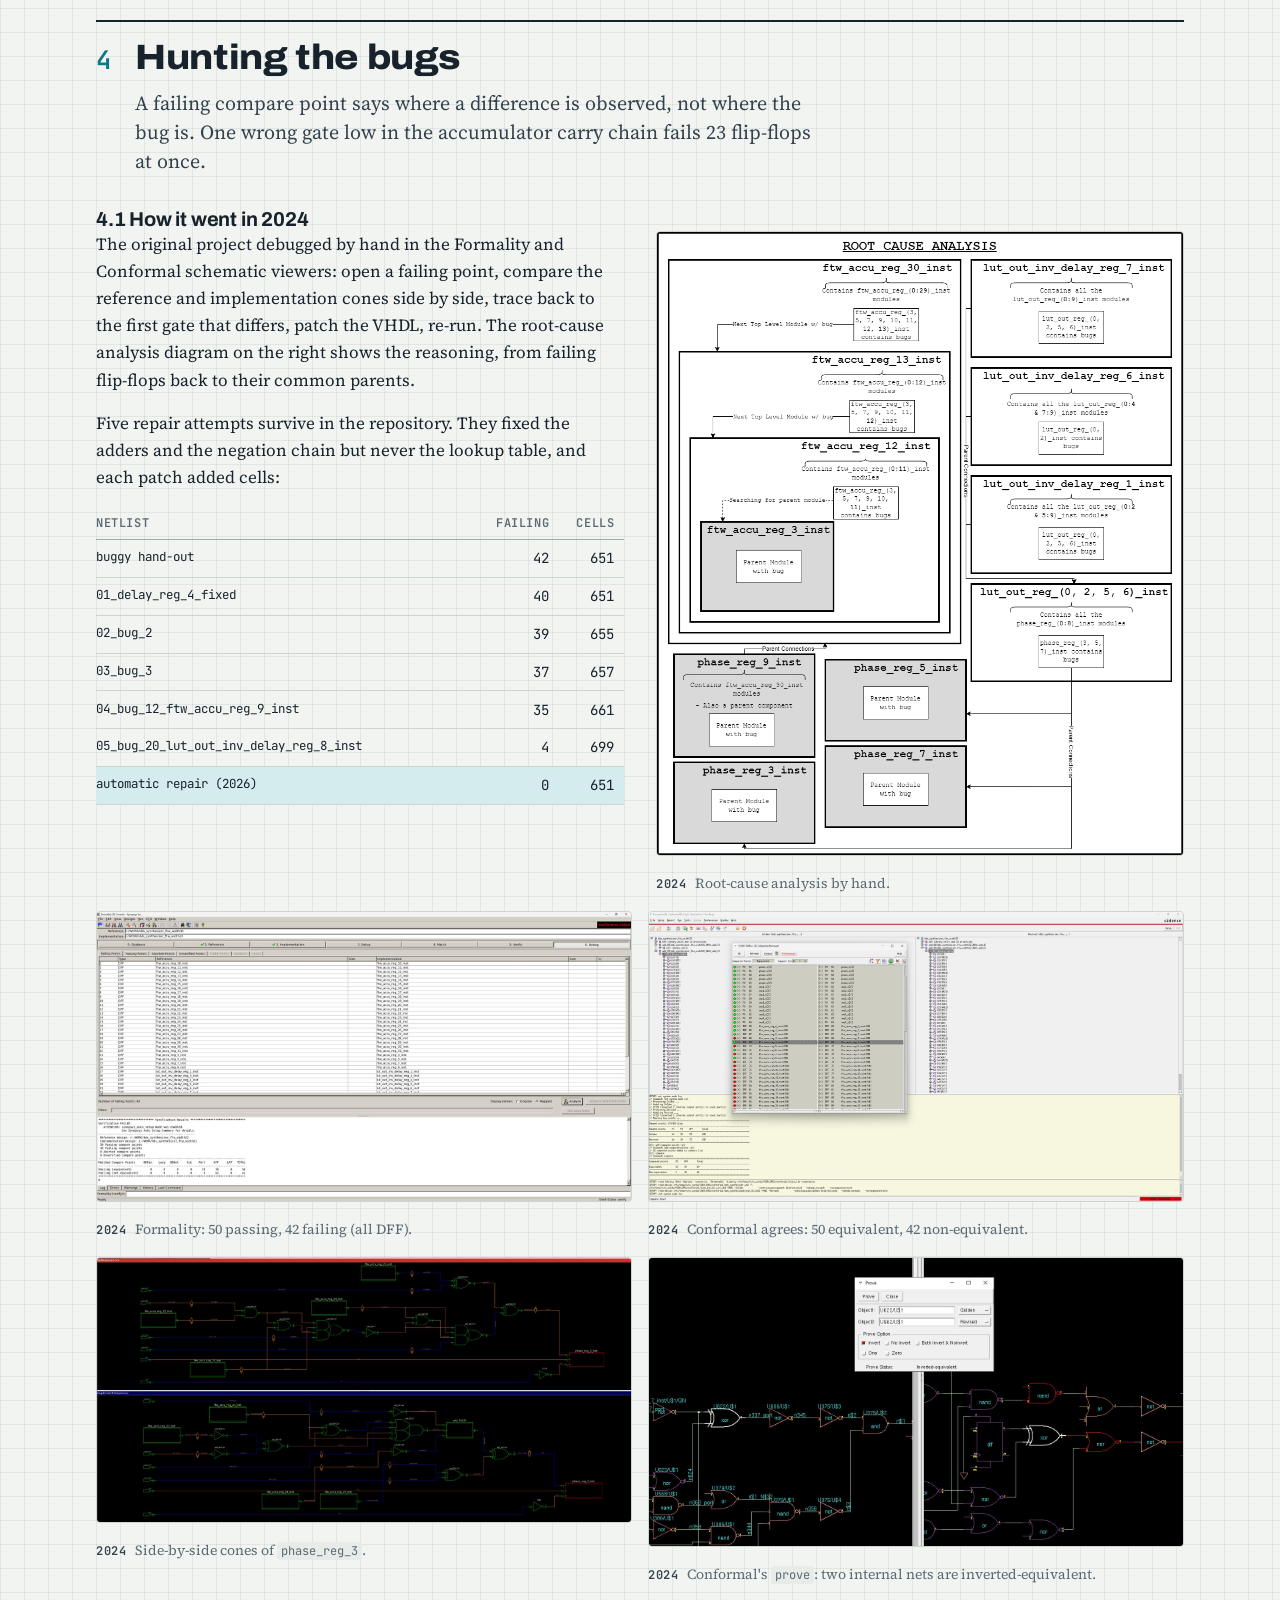
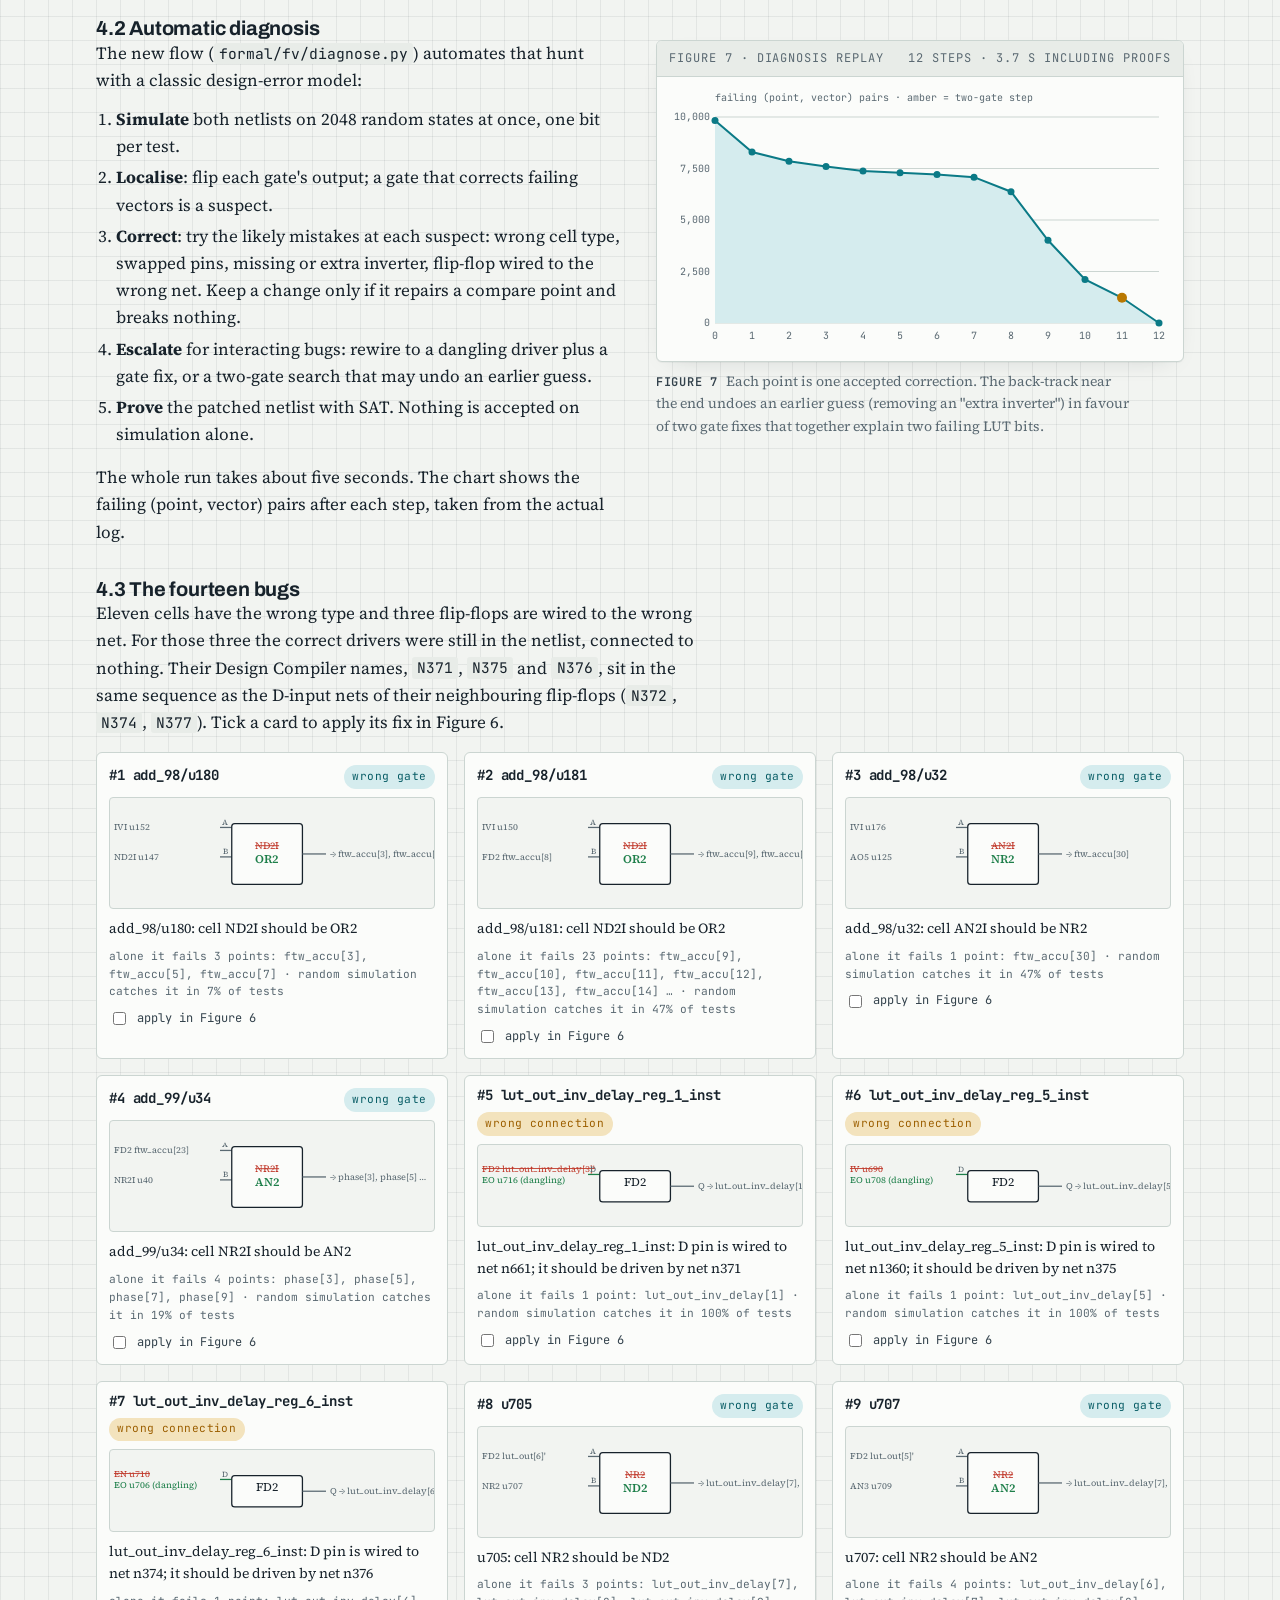
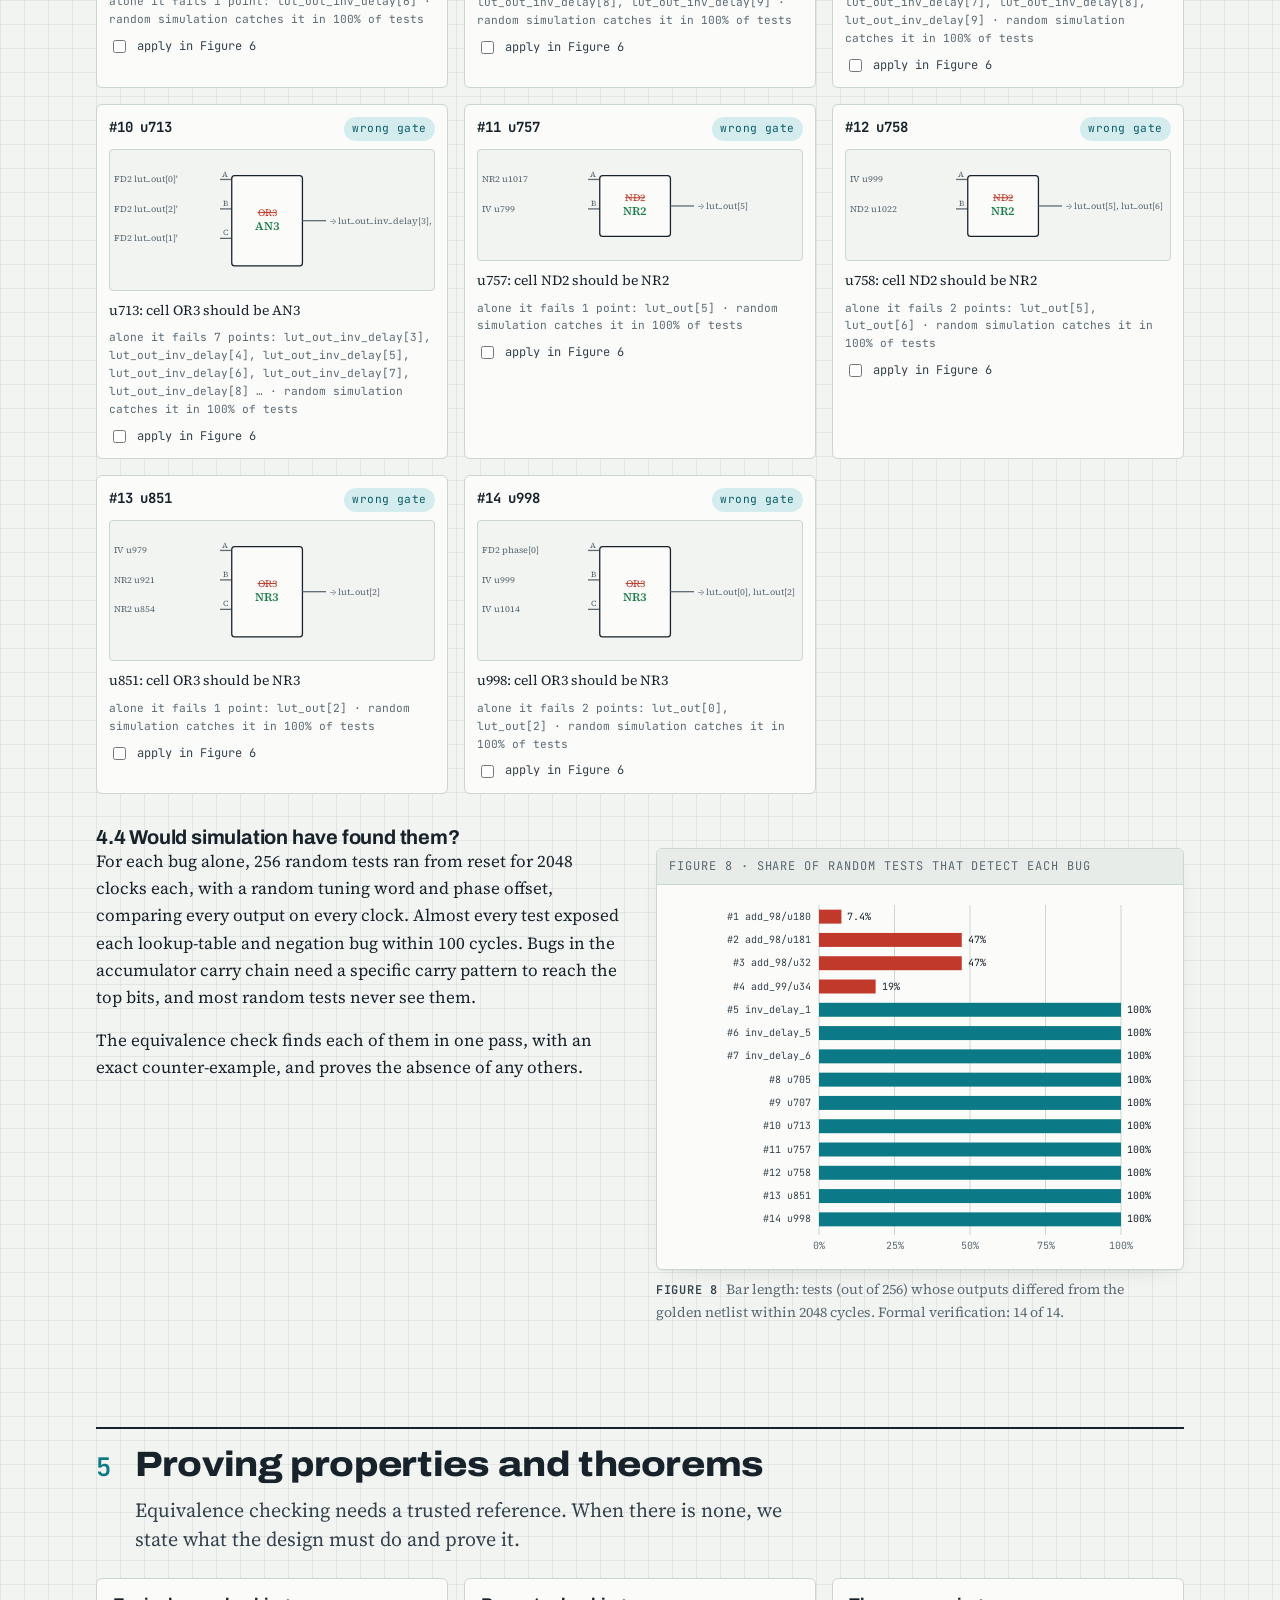
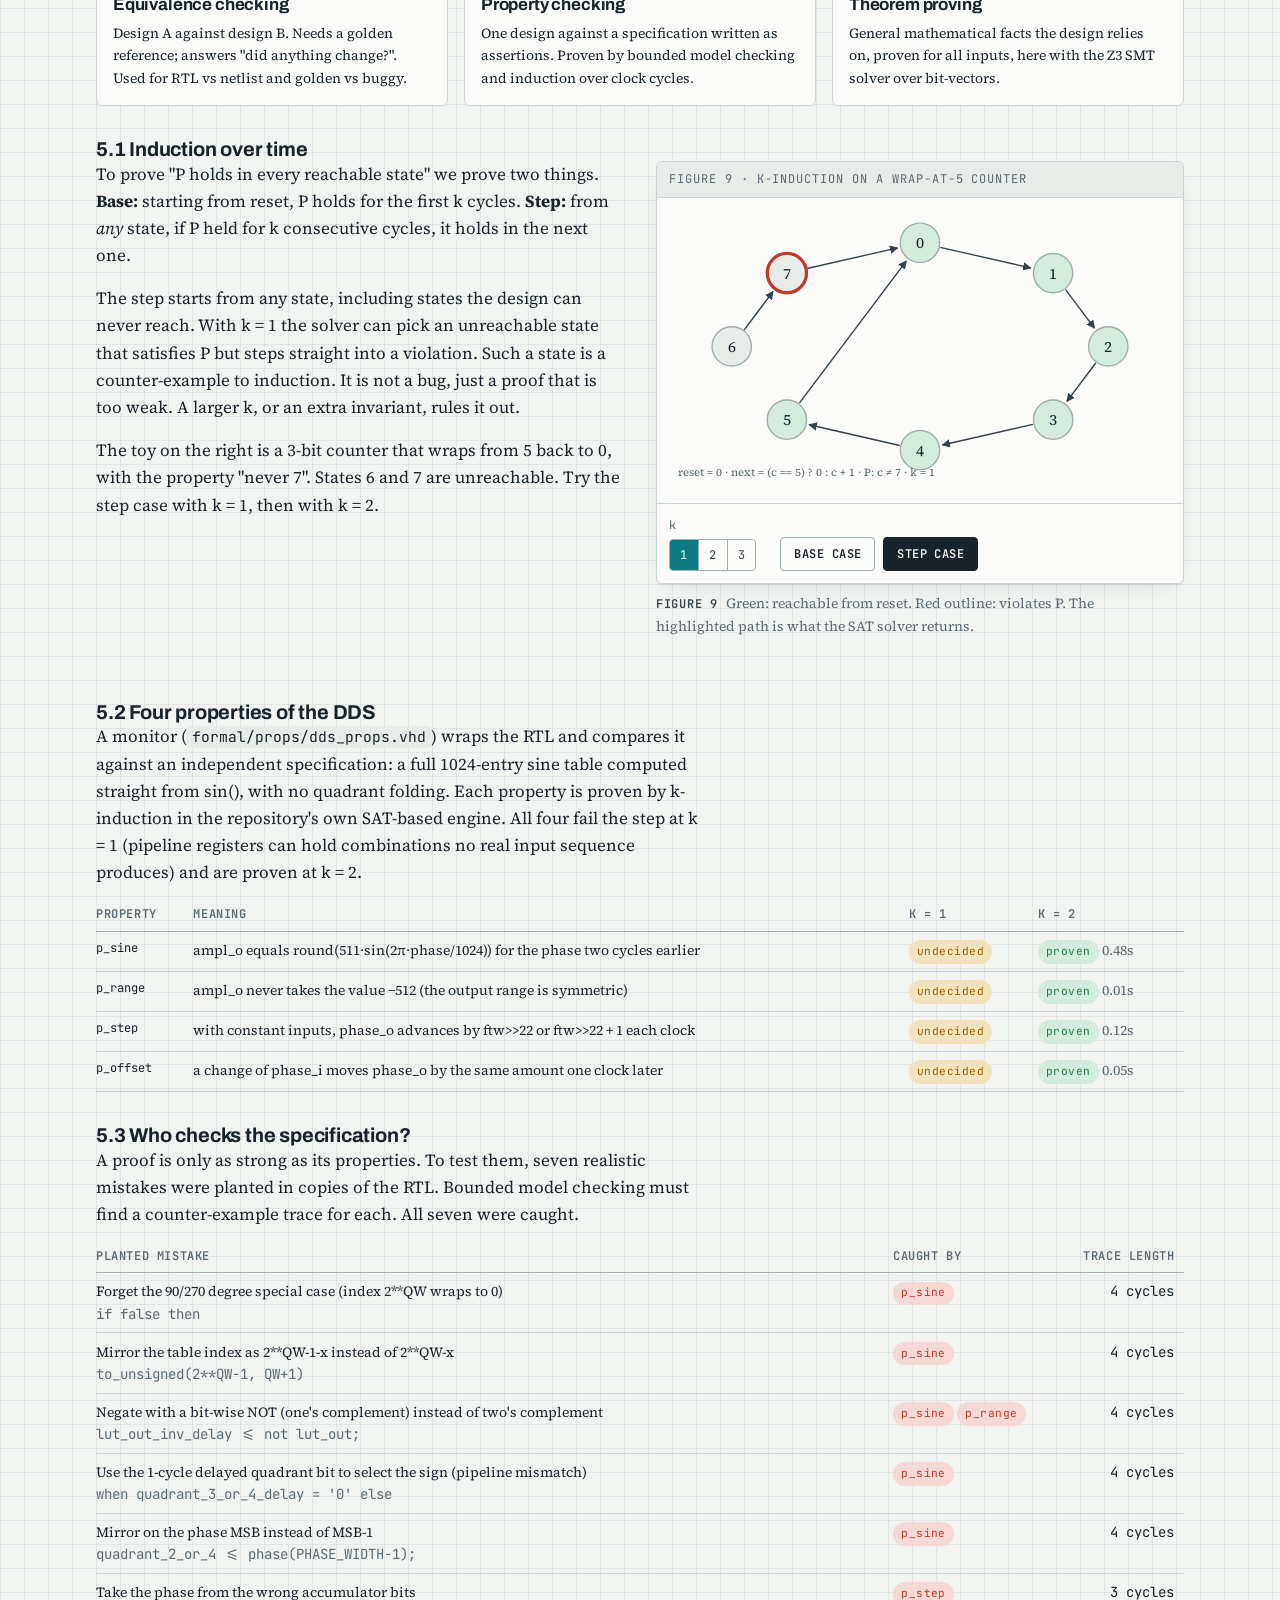
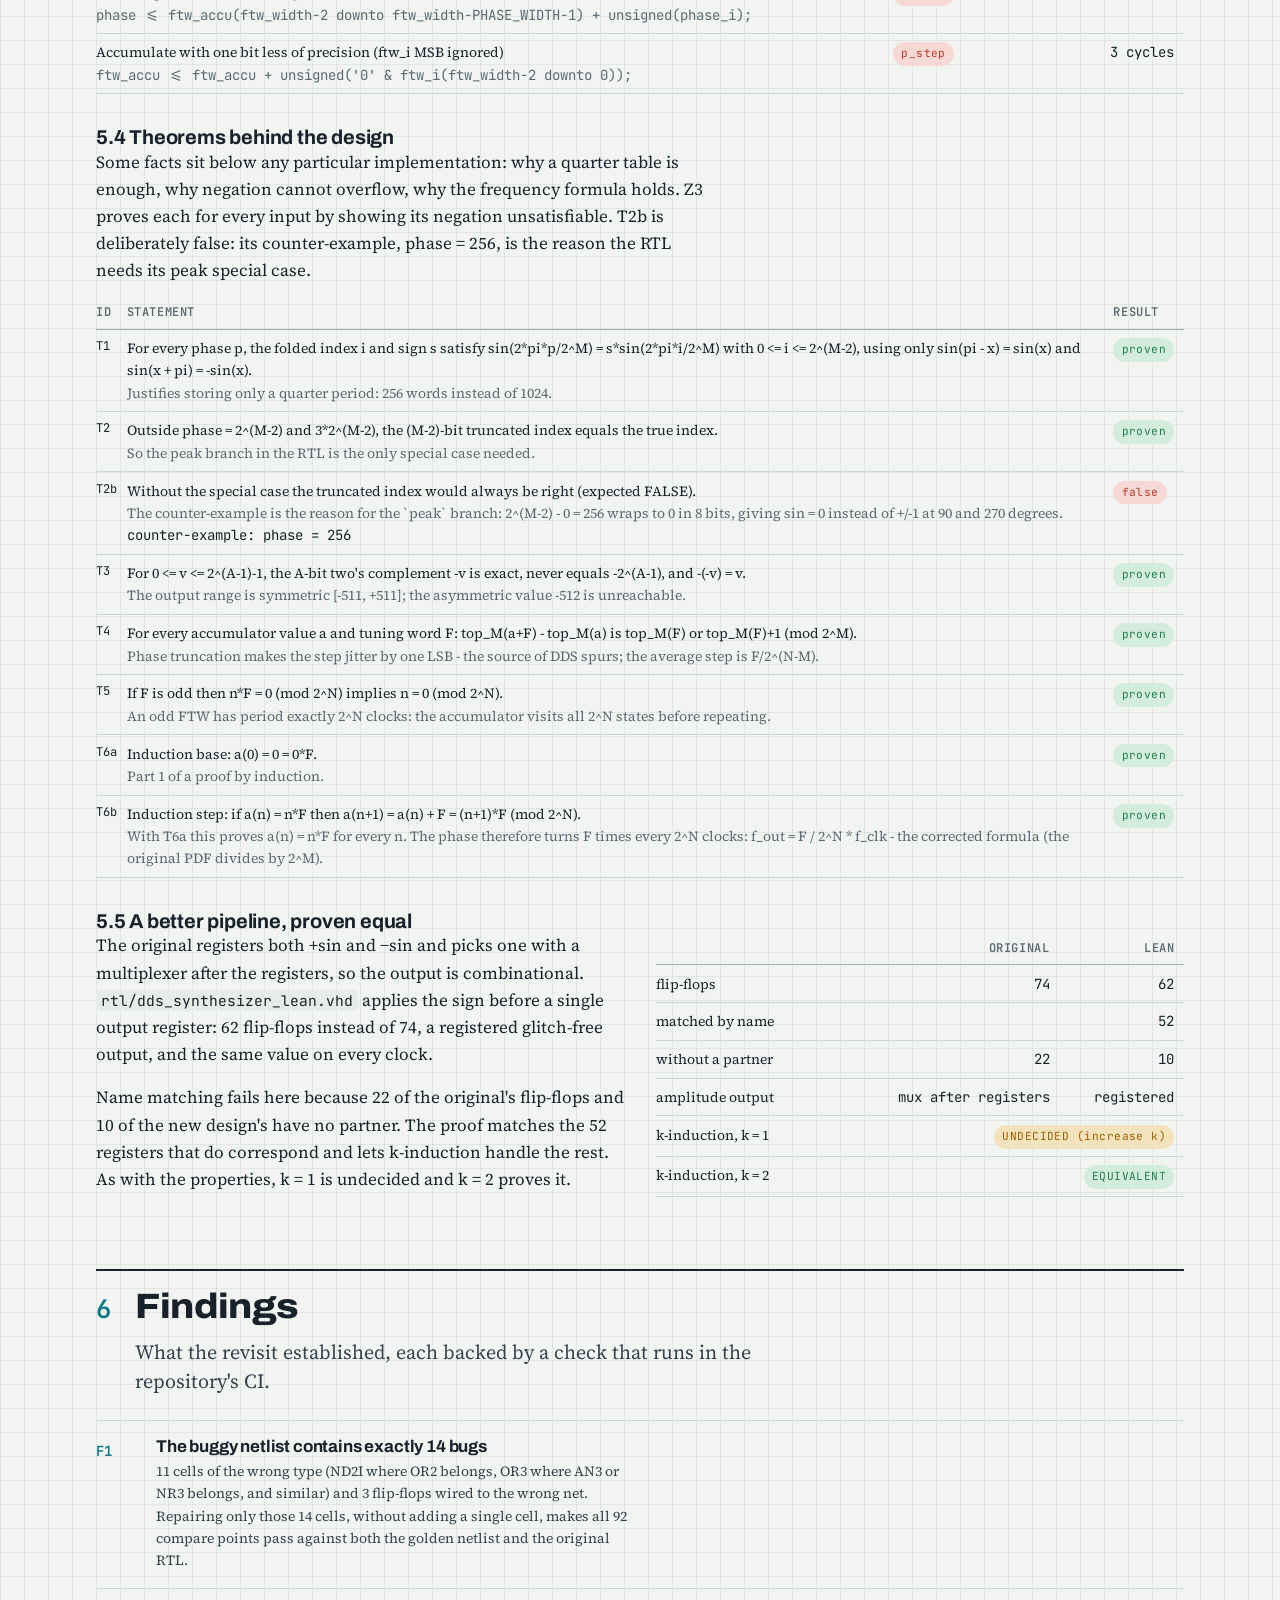
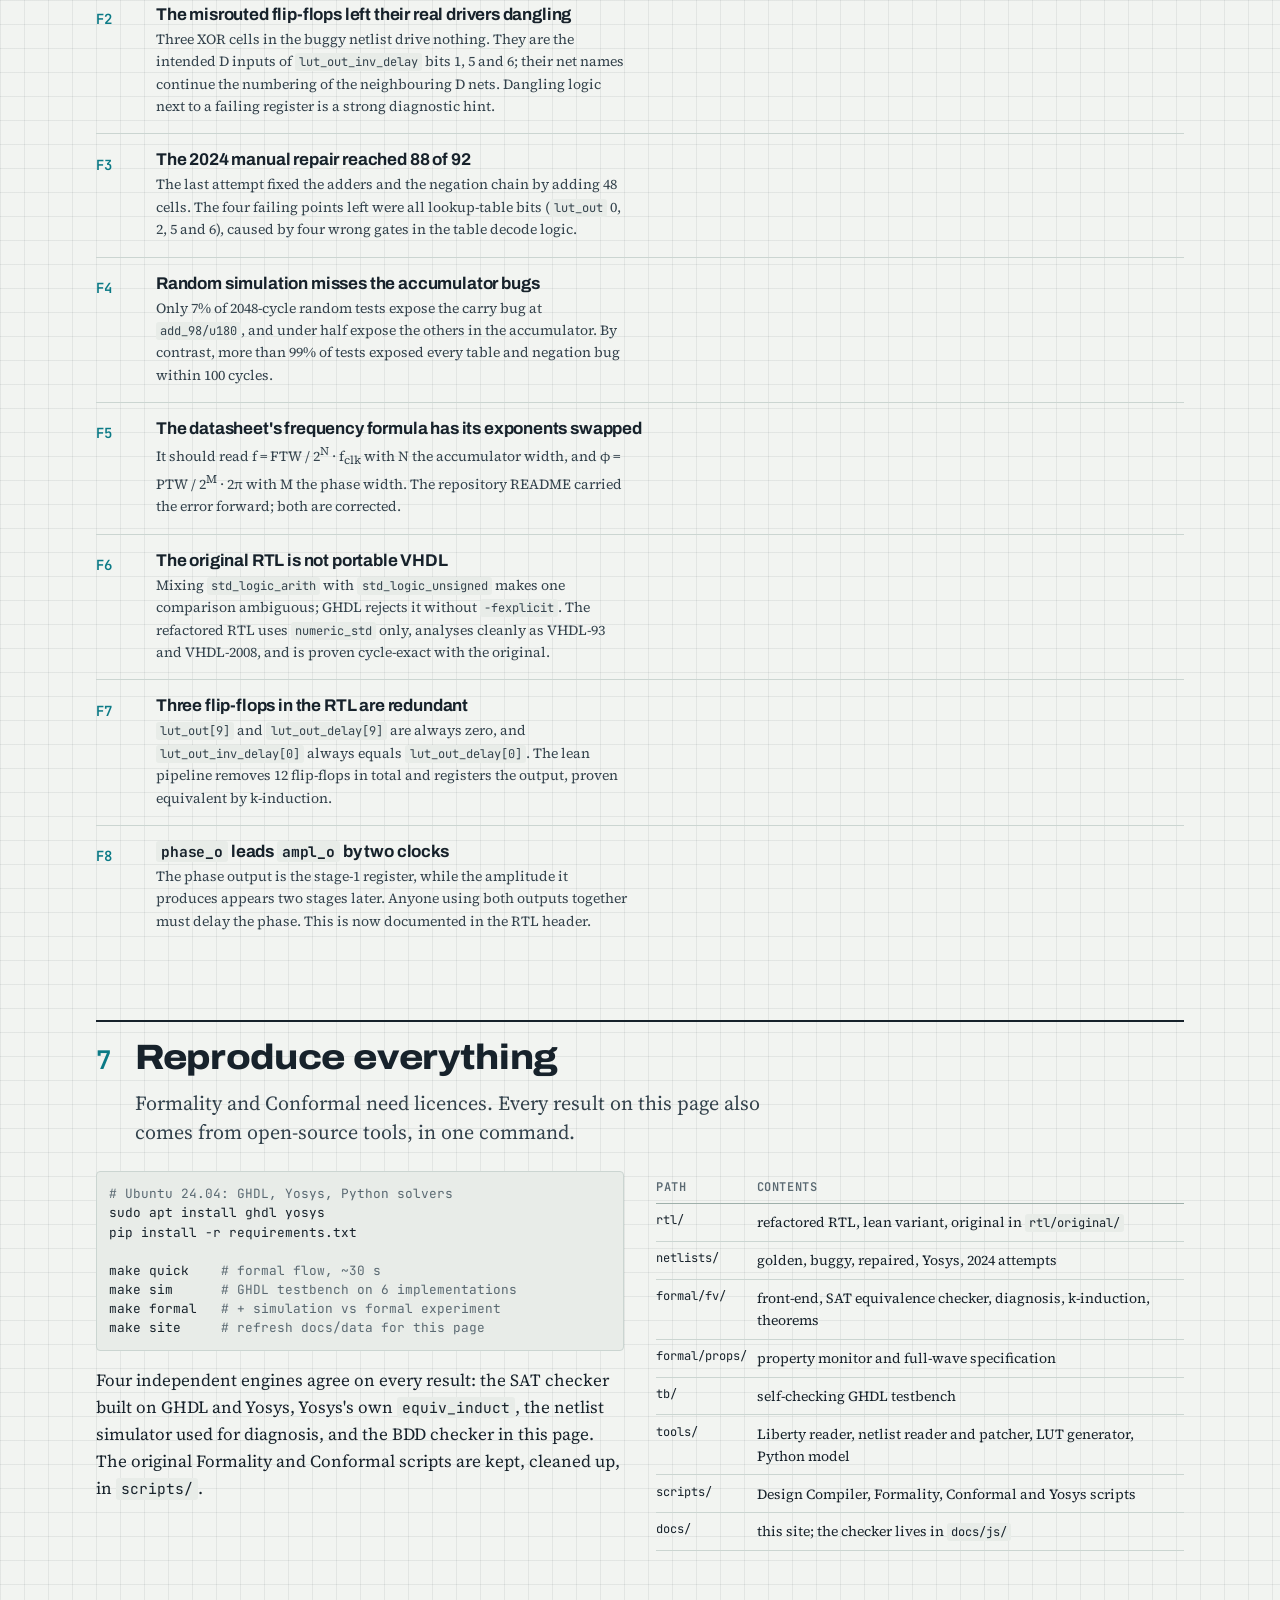
==== commit 3140be05: "Site: fix runaway canvas height on high-DPI screens; correct GitHub username - Every chart canvas re" ====
--- a/docs/index.html
+++ b/docs/index.html
@@ -434,7 +434,7 @@
   </div>
   <footer>
     <span>DDS core © 2009 Martin Kumm (GPL-3.0). Verification project by Nithish Sundarraj, Concordia University, 2024; revisited 2026.</span>
-    <span><a href="https://github.com/sundarrajnithish/DDS-Synthesizer">github.com/sundarrajnithish/DDS-Synthesizer</a></span>
+    <span><a href="https://github.com/sundarrajnitish/DDS-Synthesizer">github.com/sundarrajnitish/DDS-Synthesizer</a></span>
   </footer>
 </section>
 
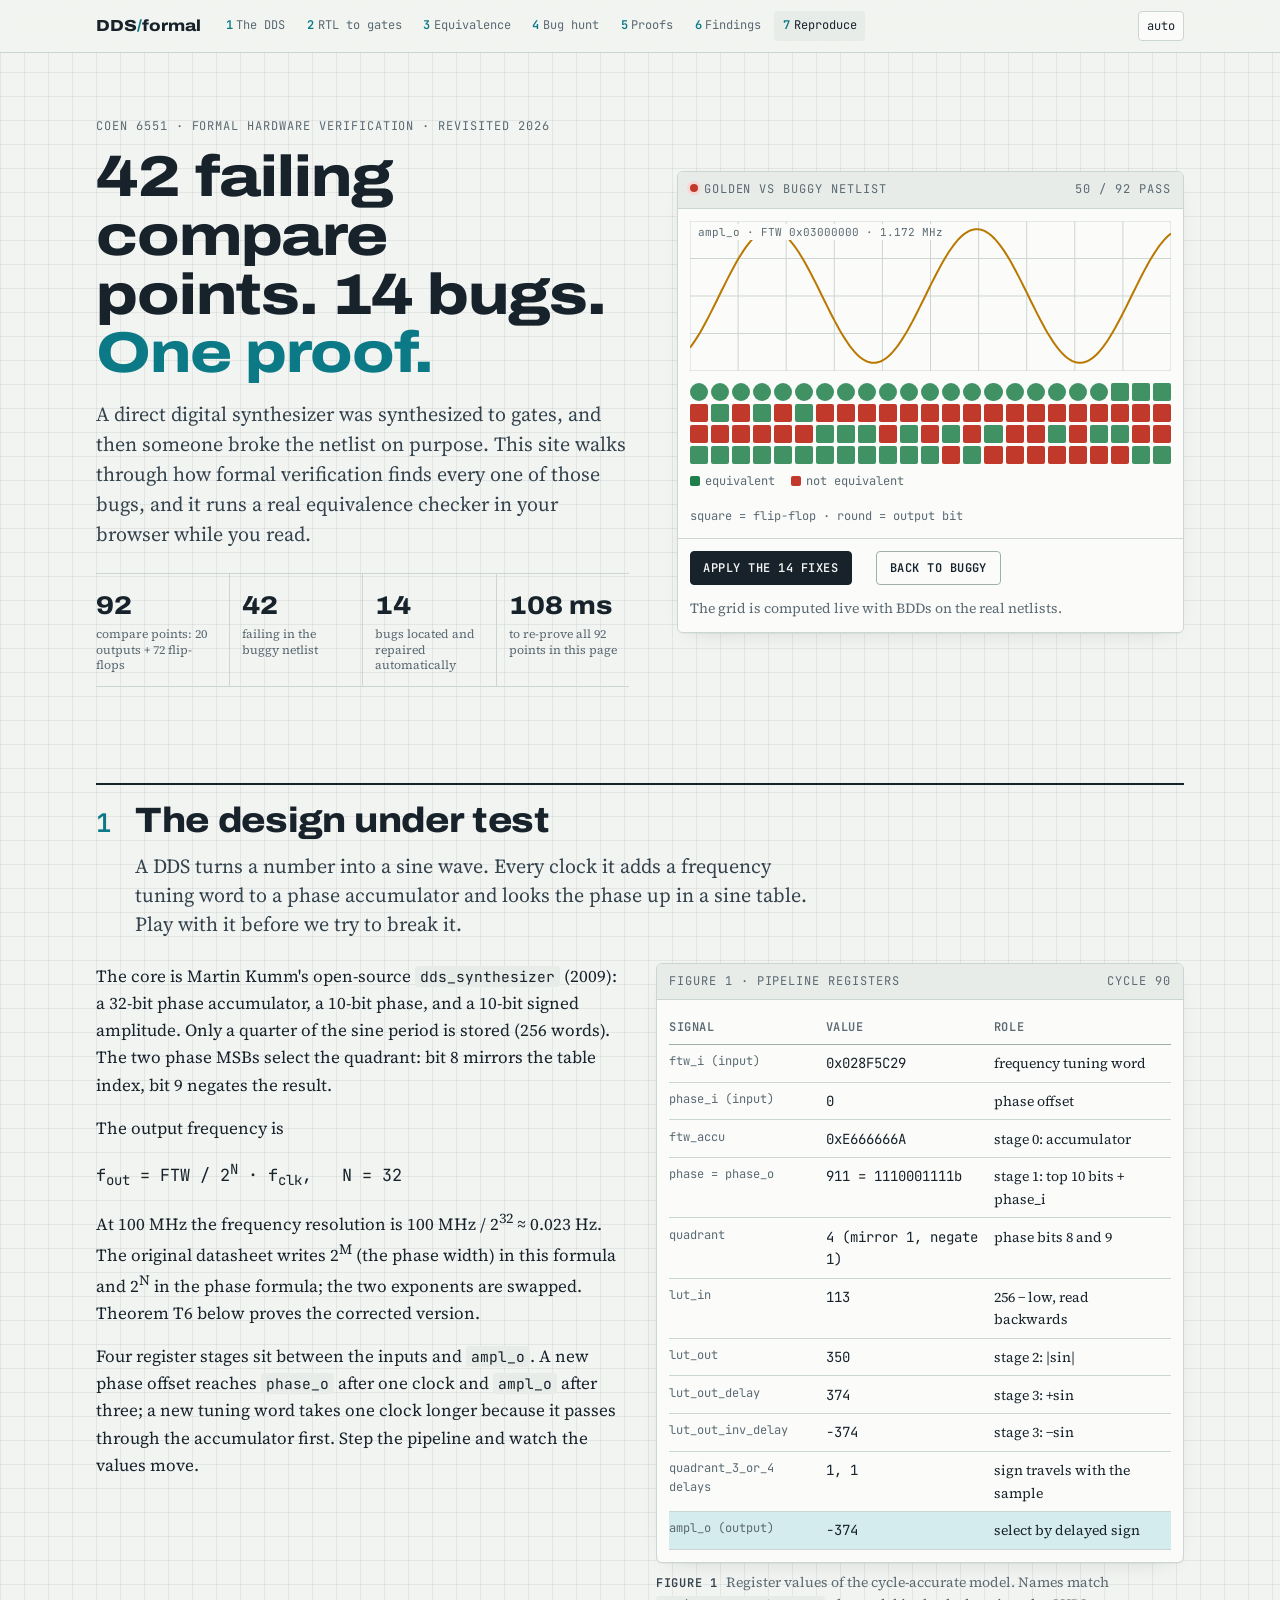
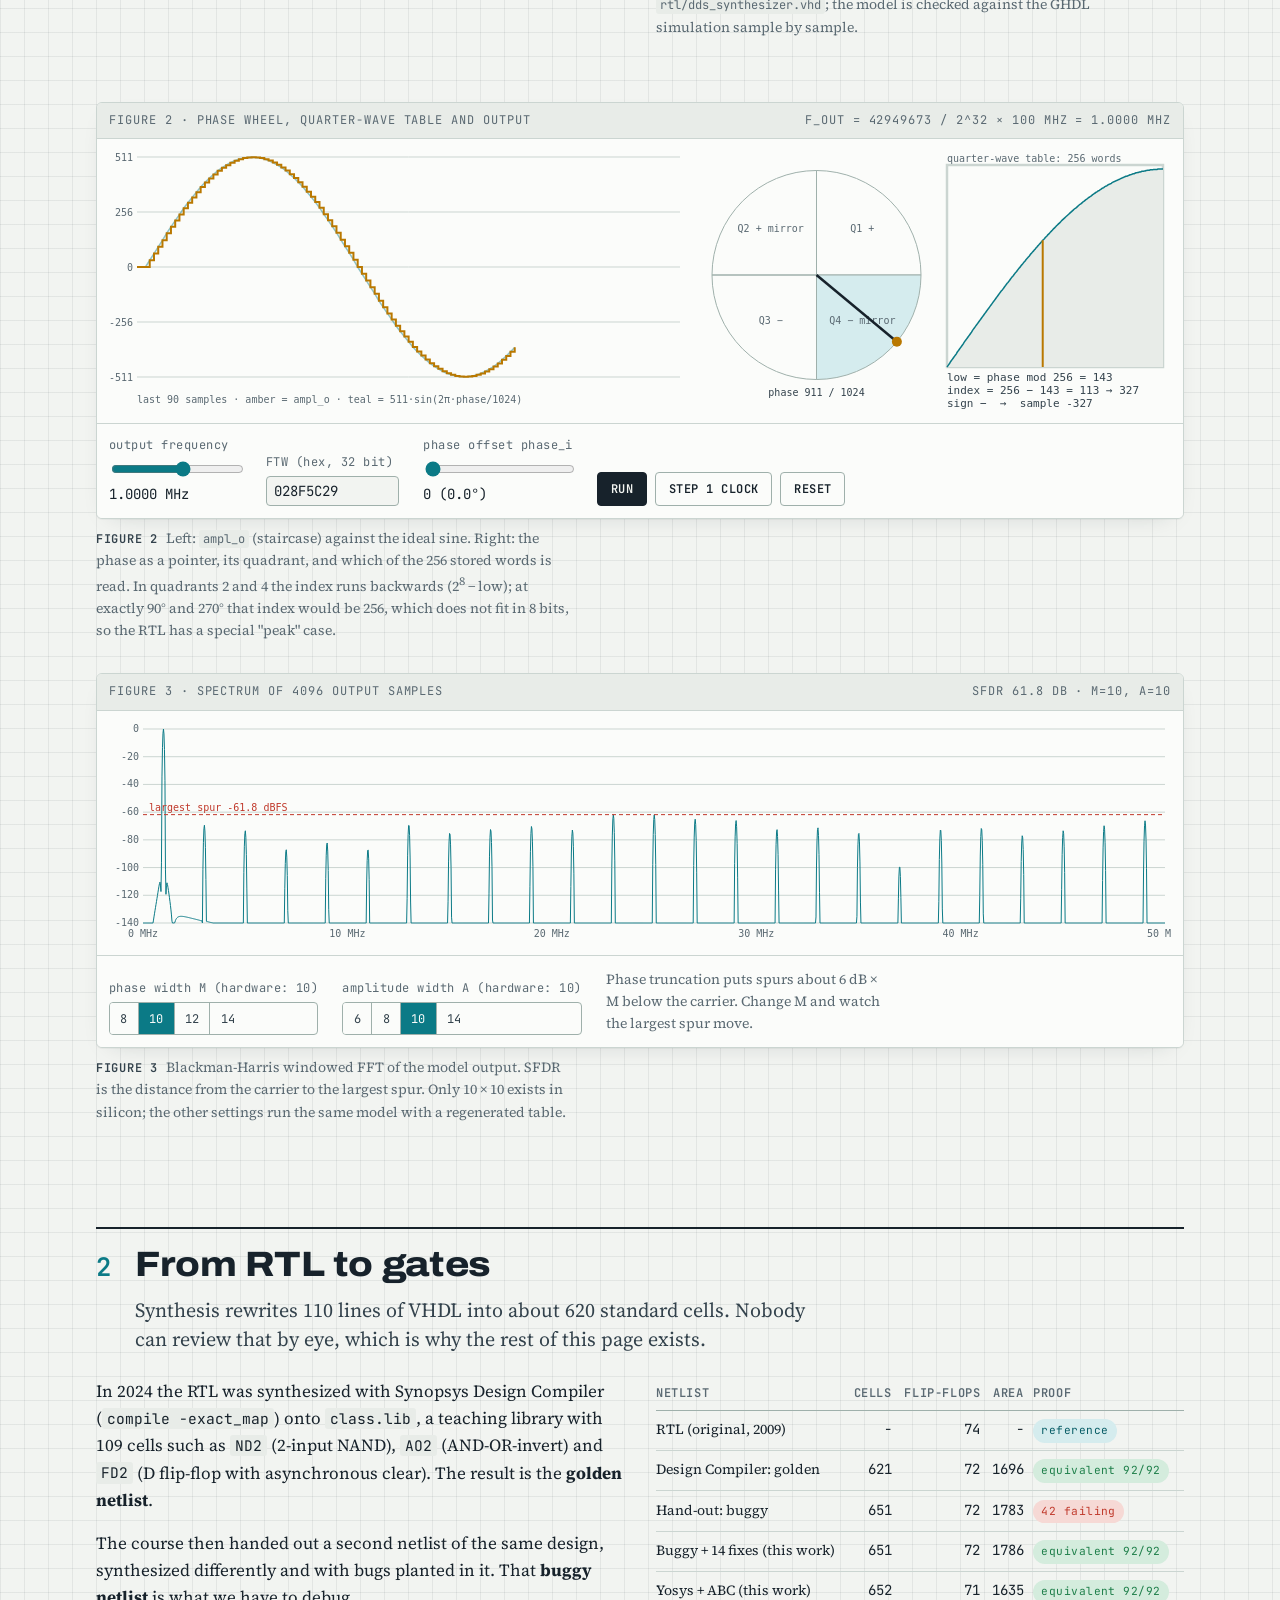
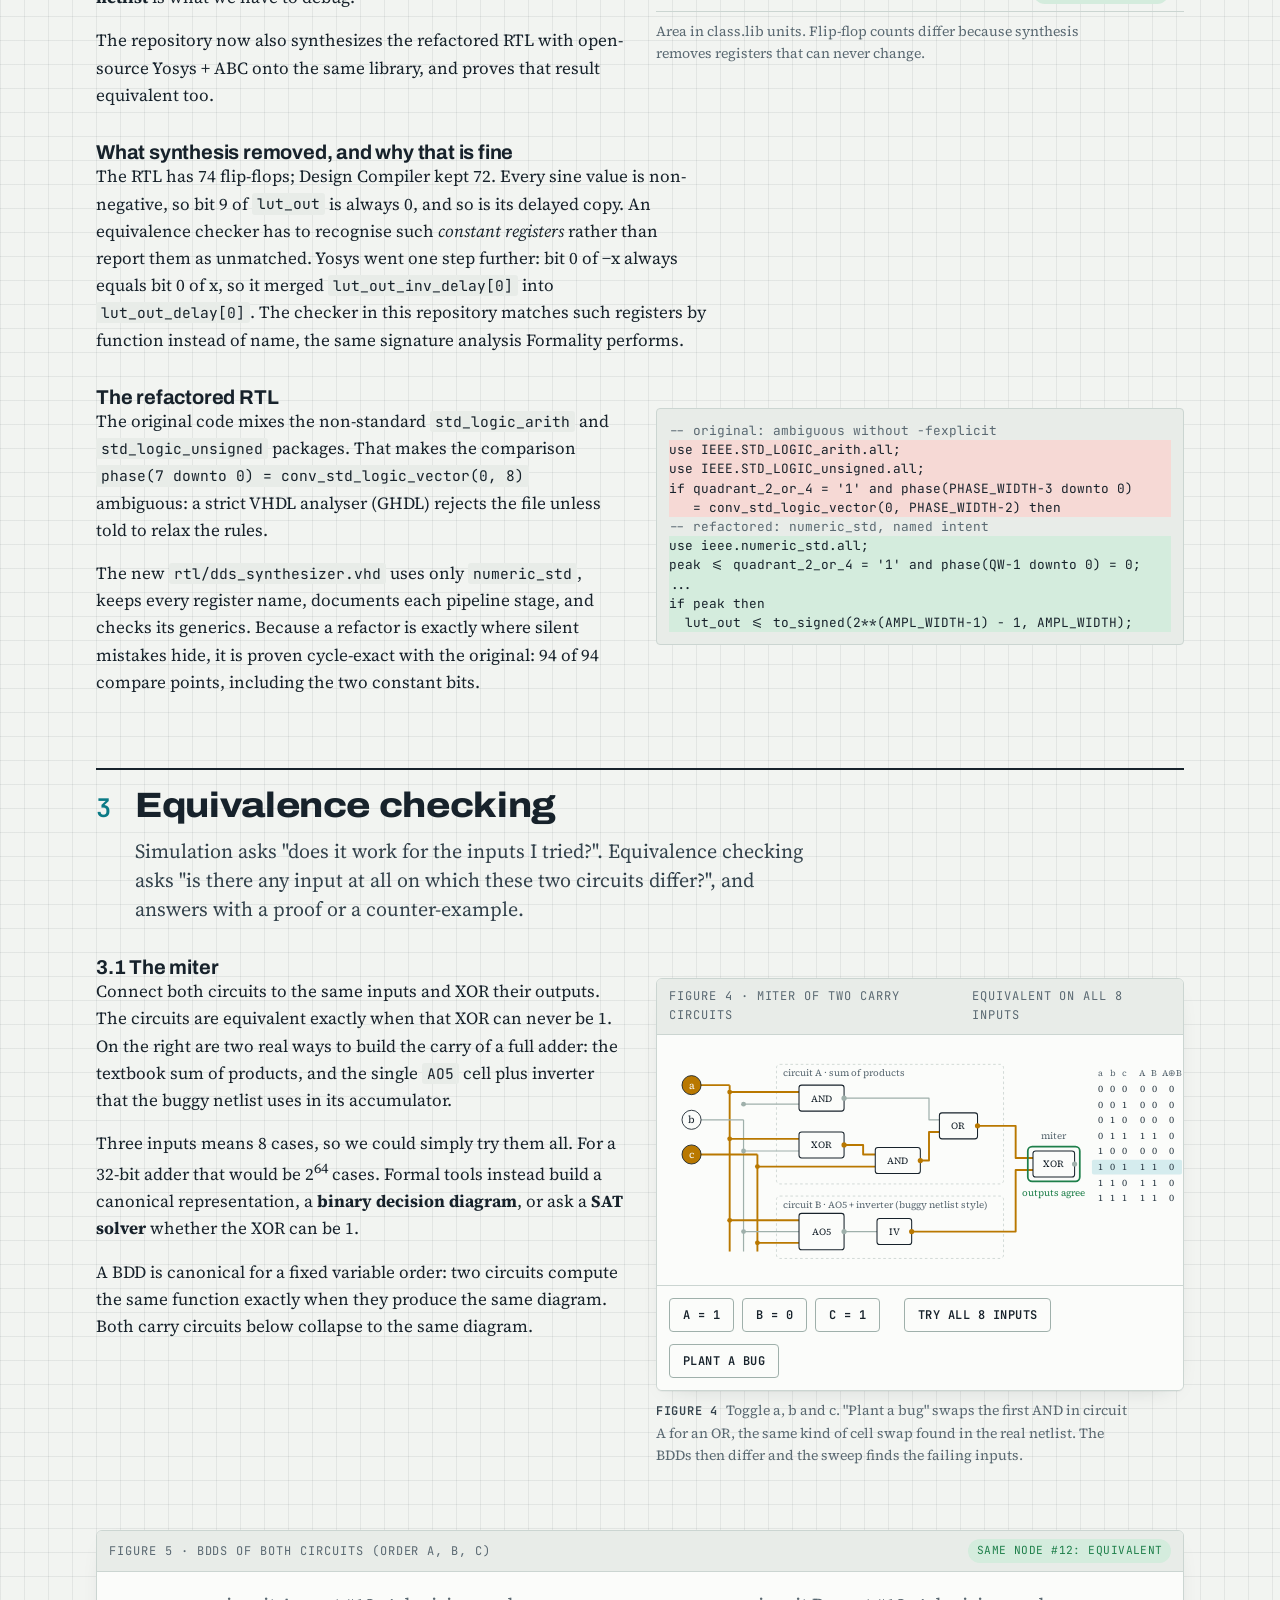
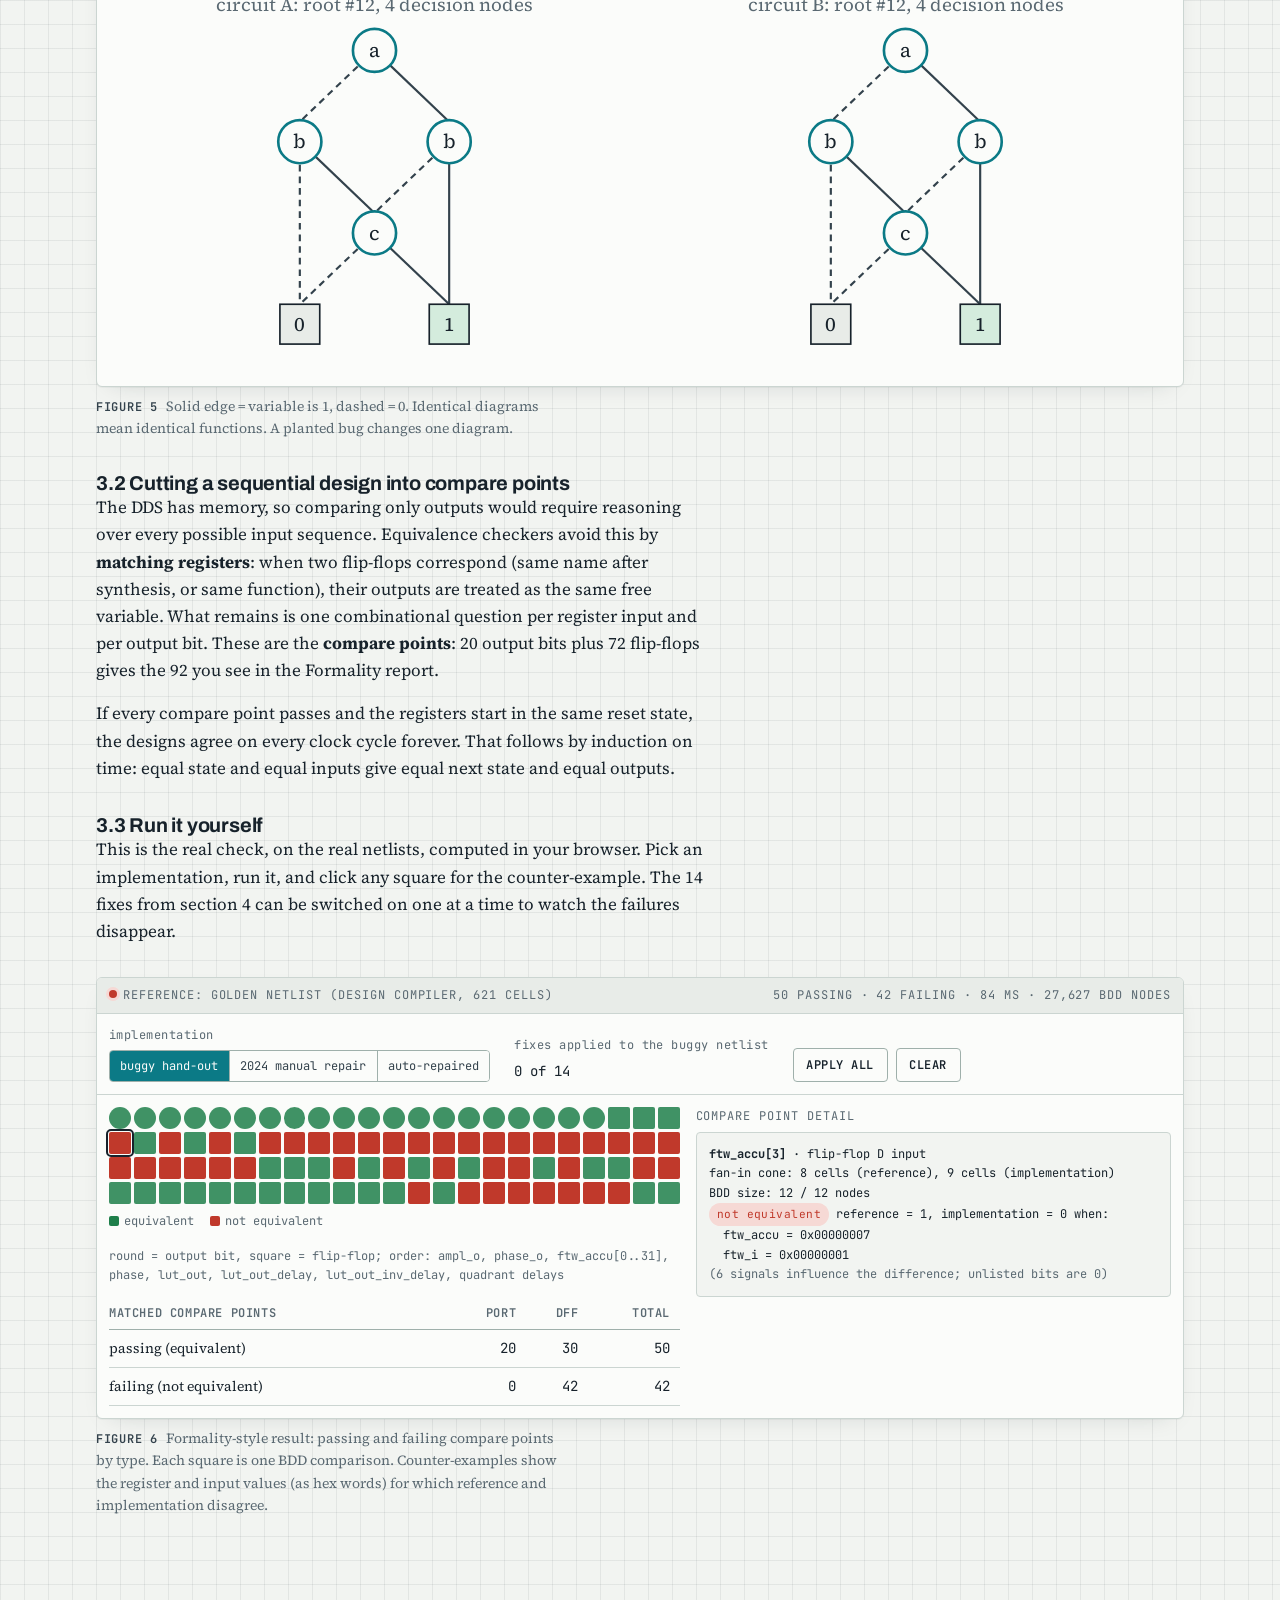
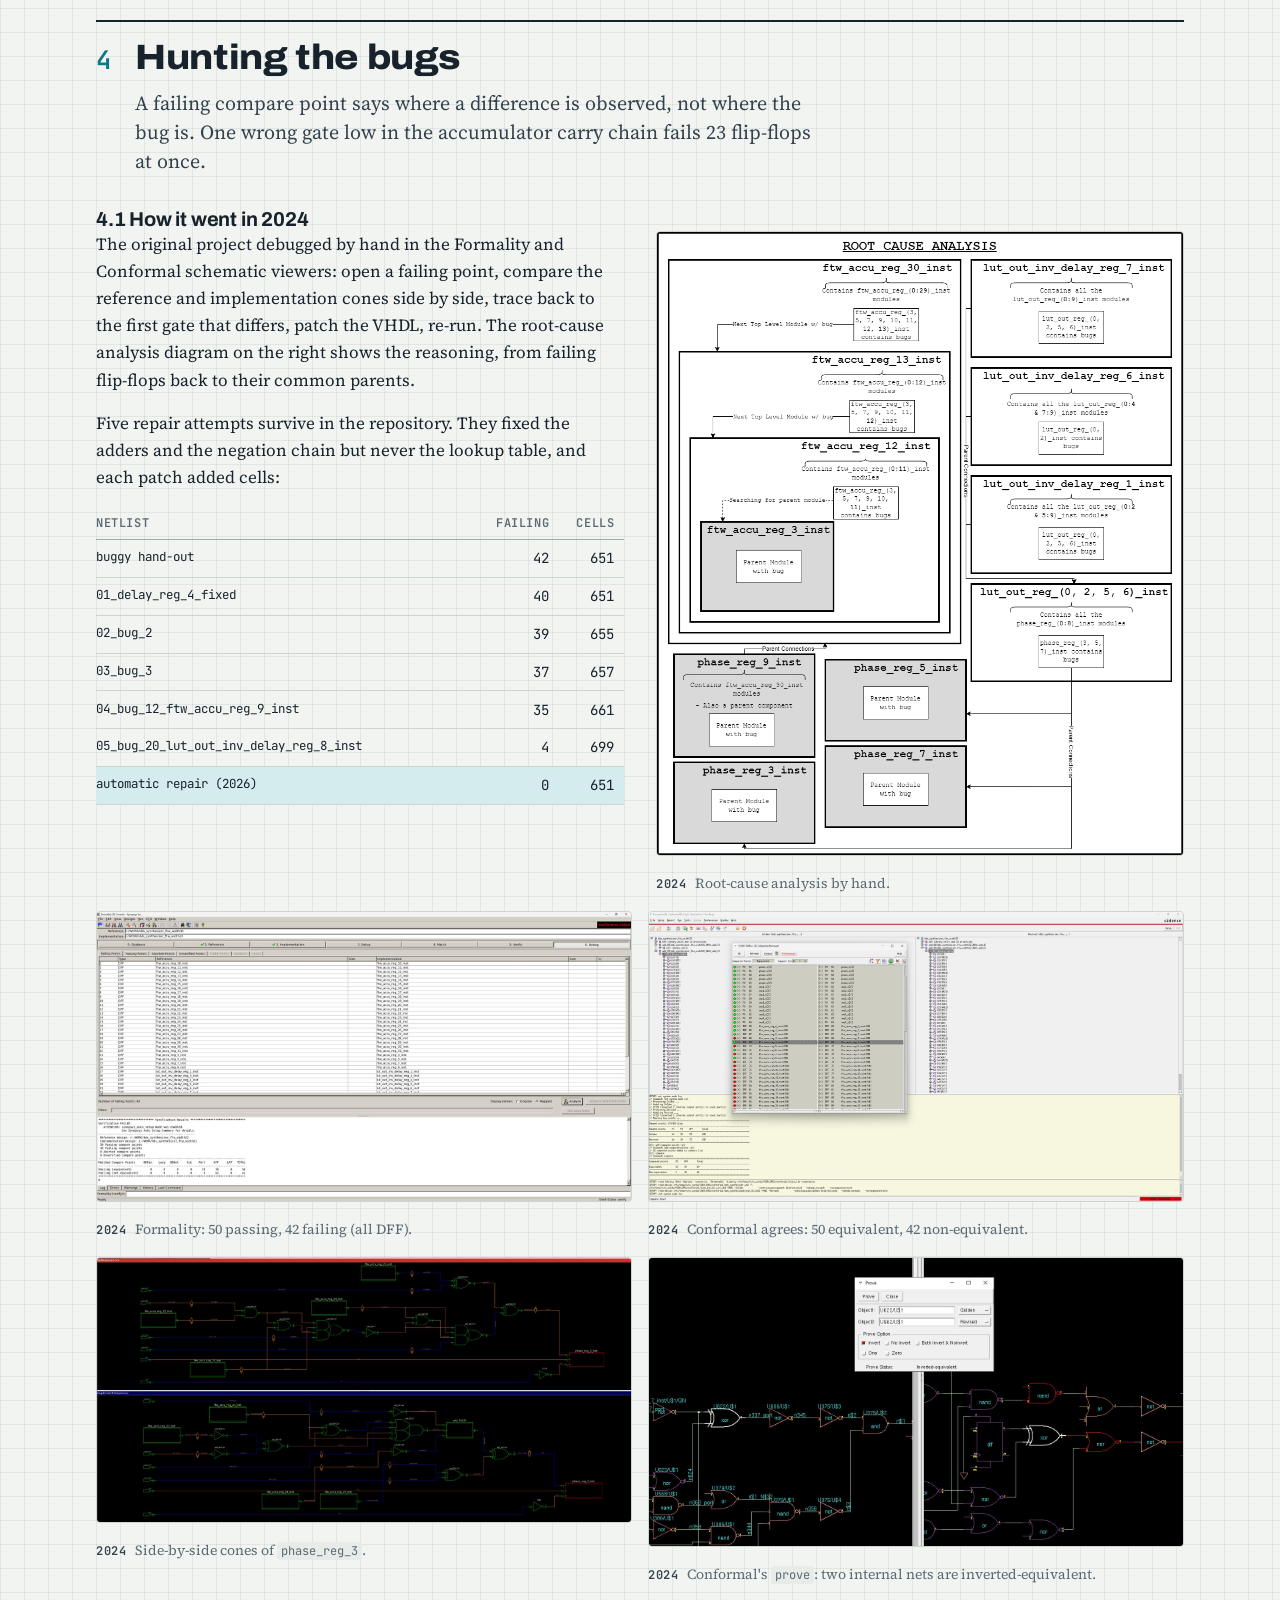
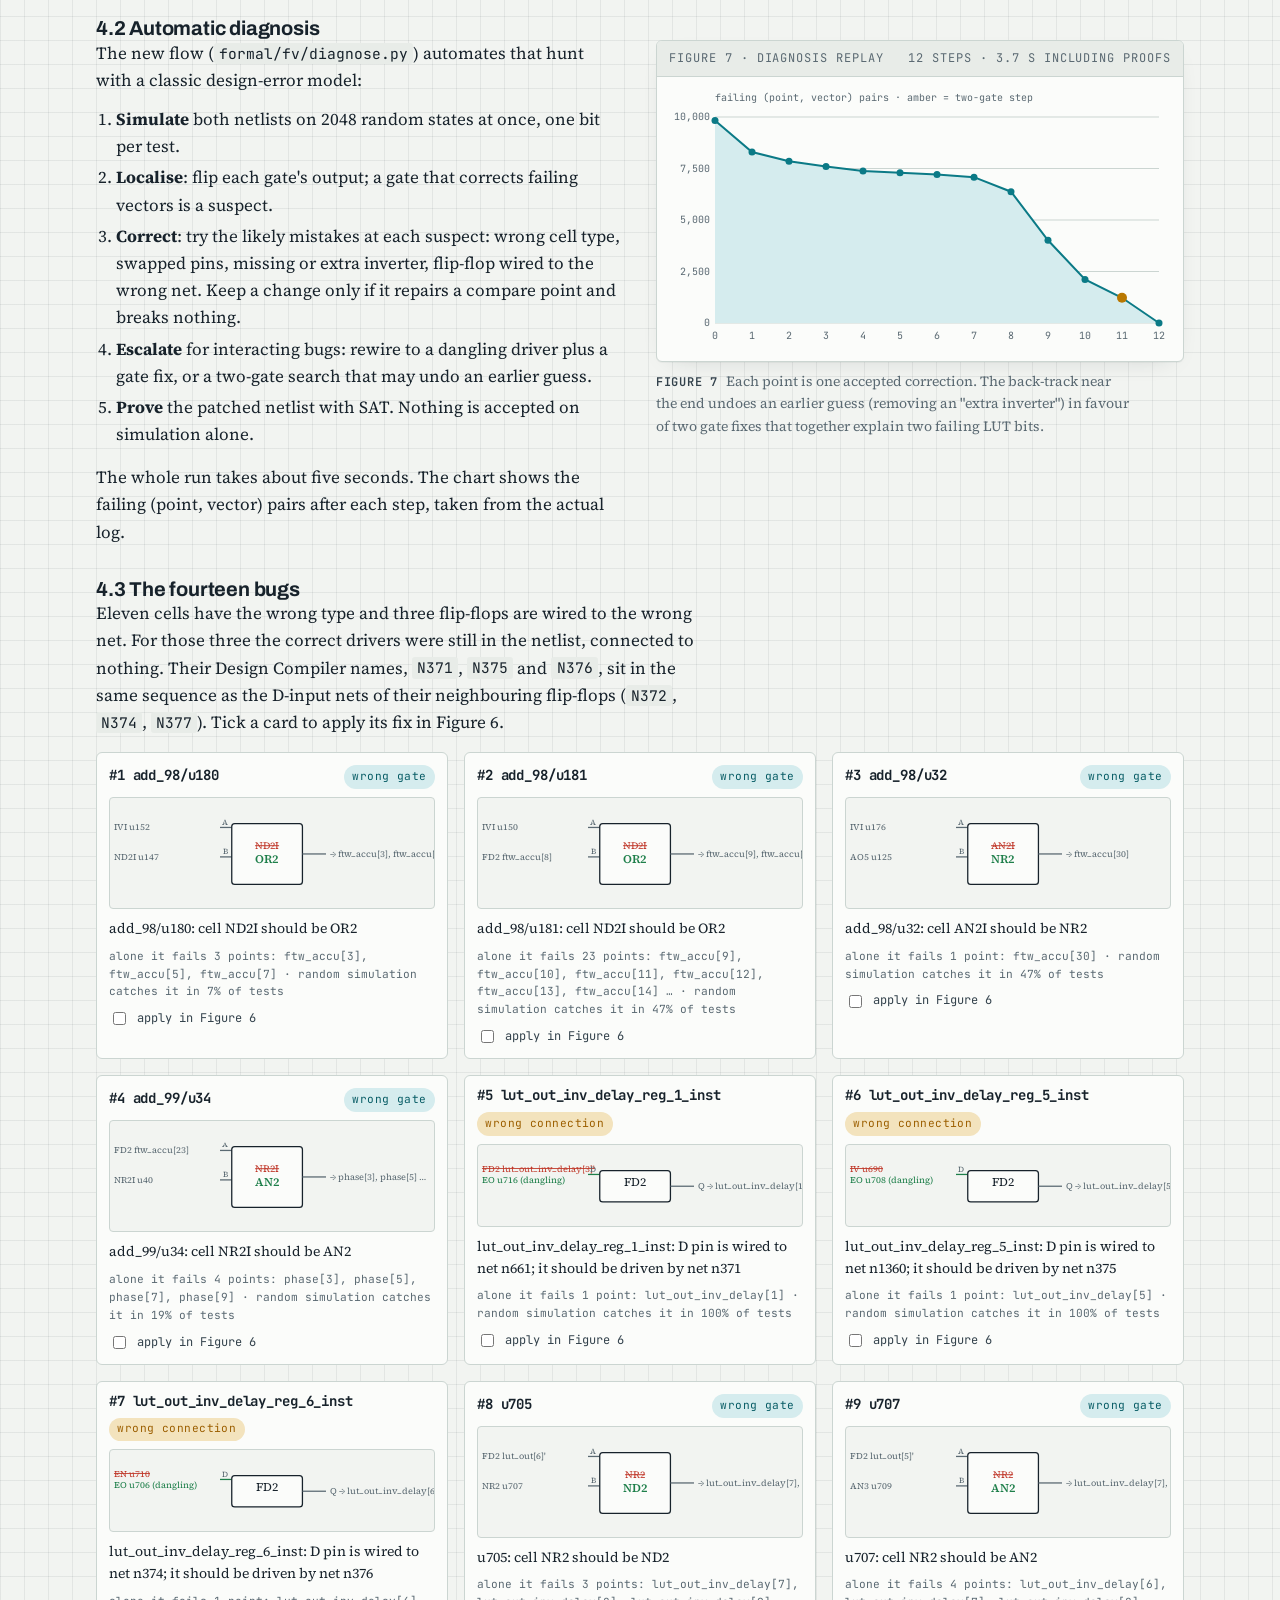
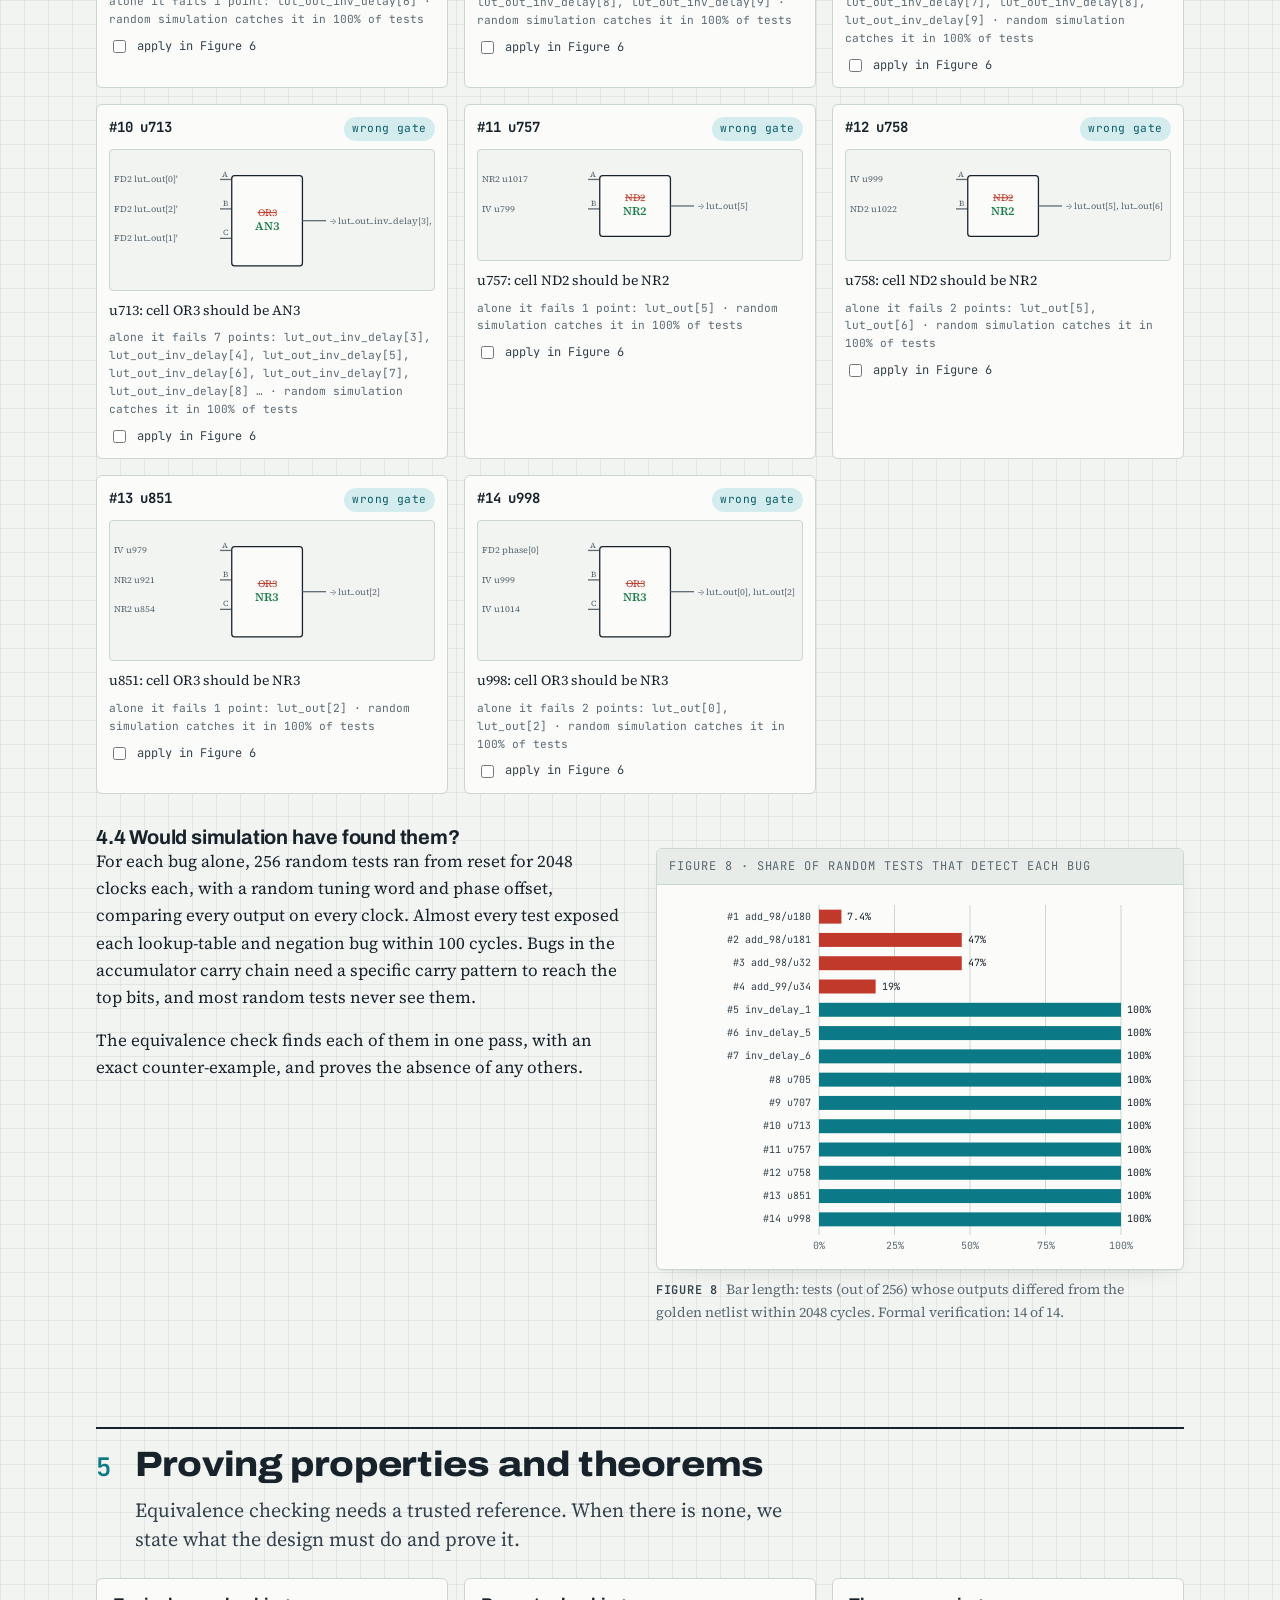
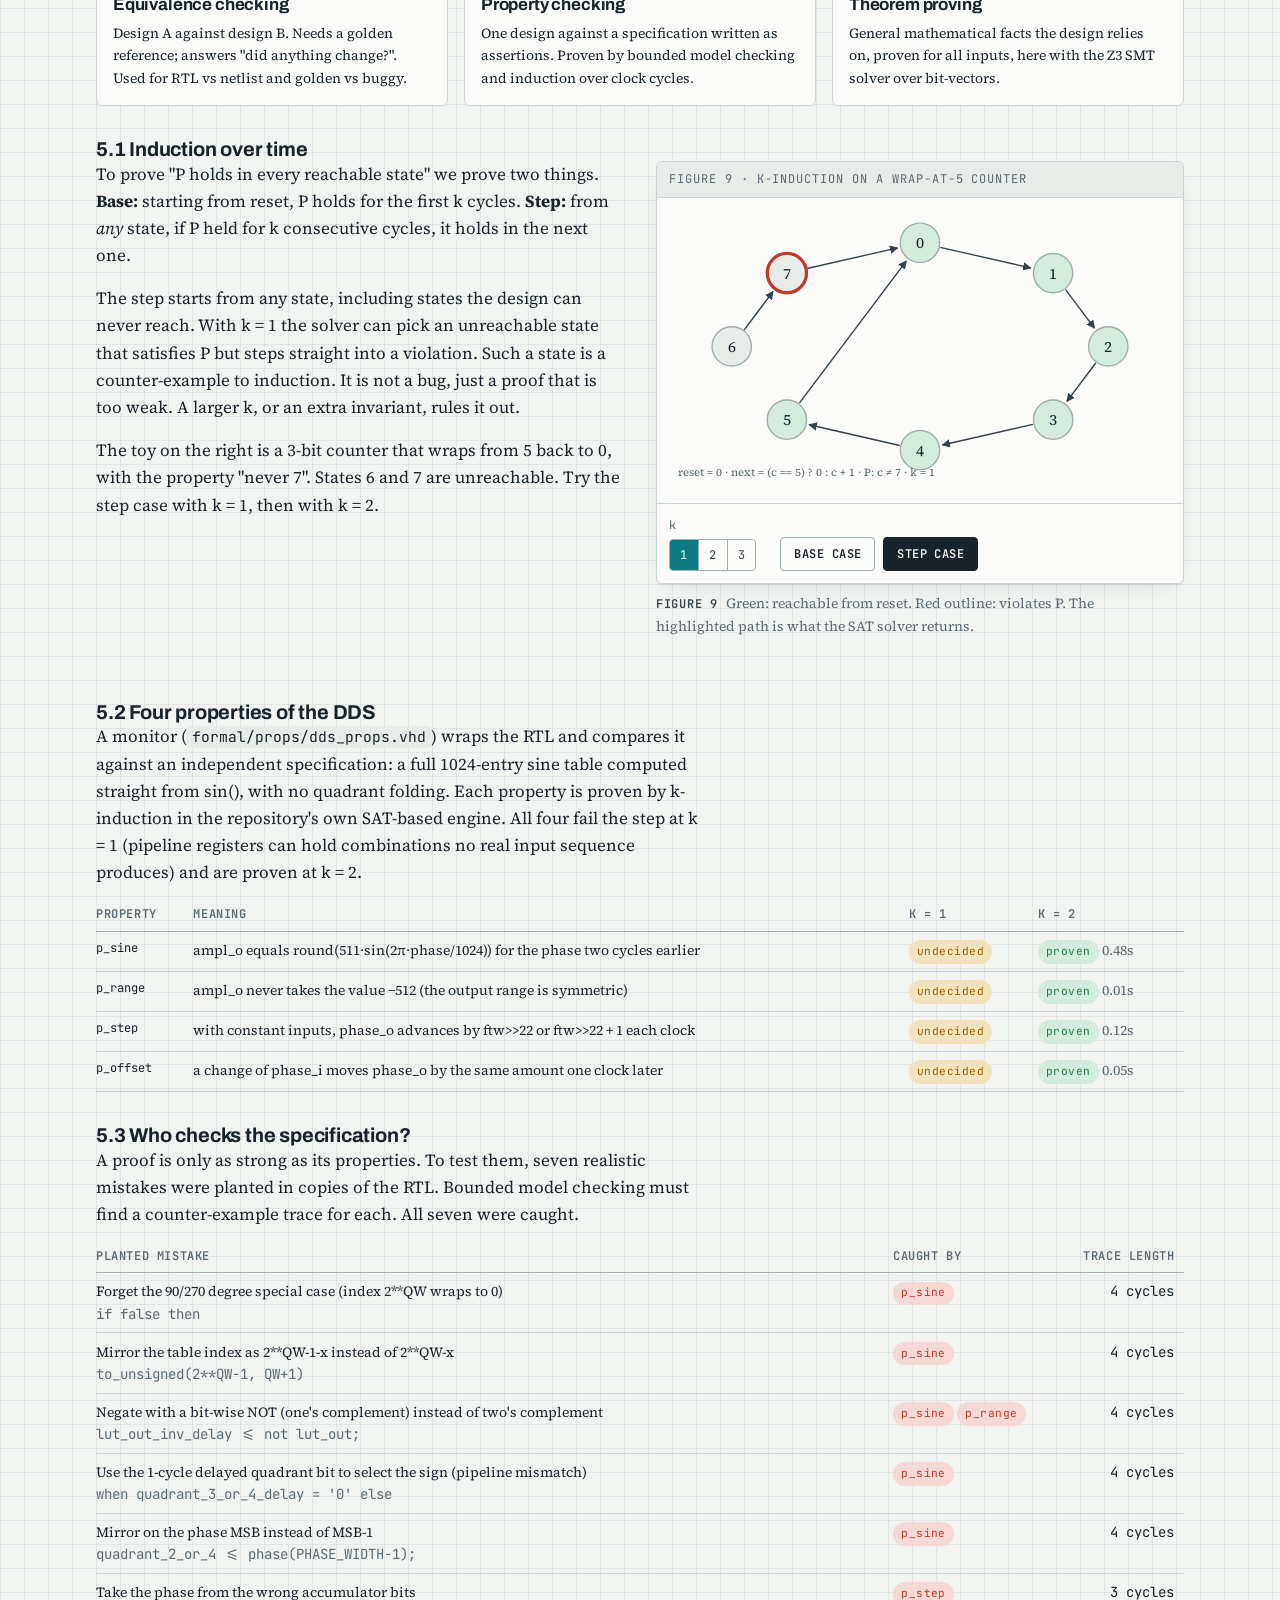
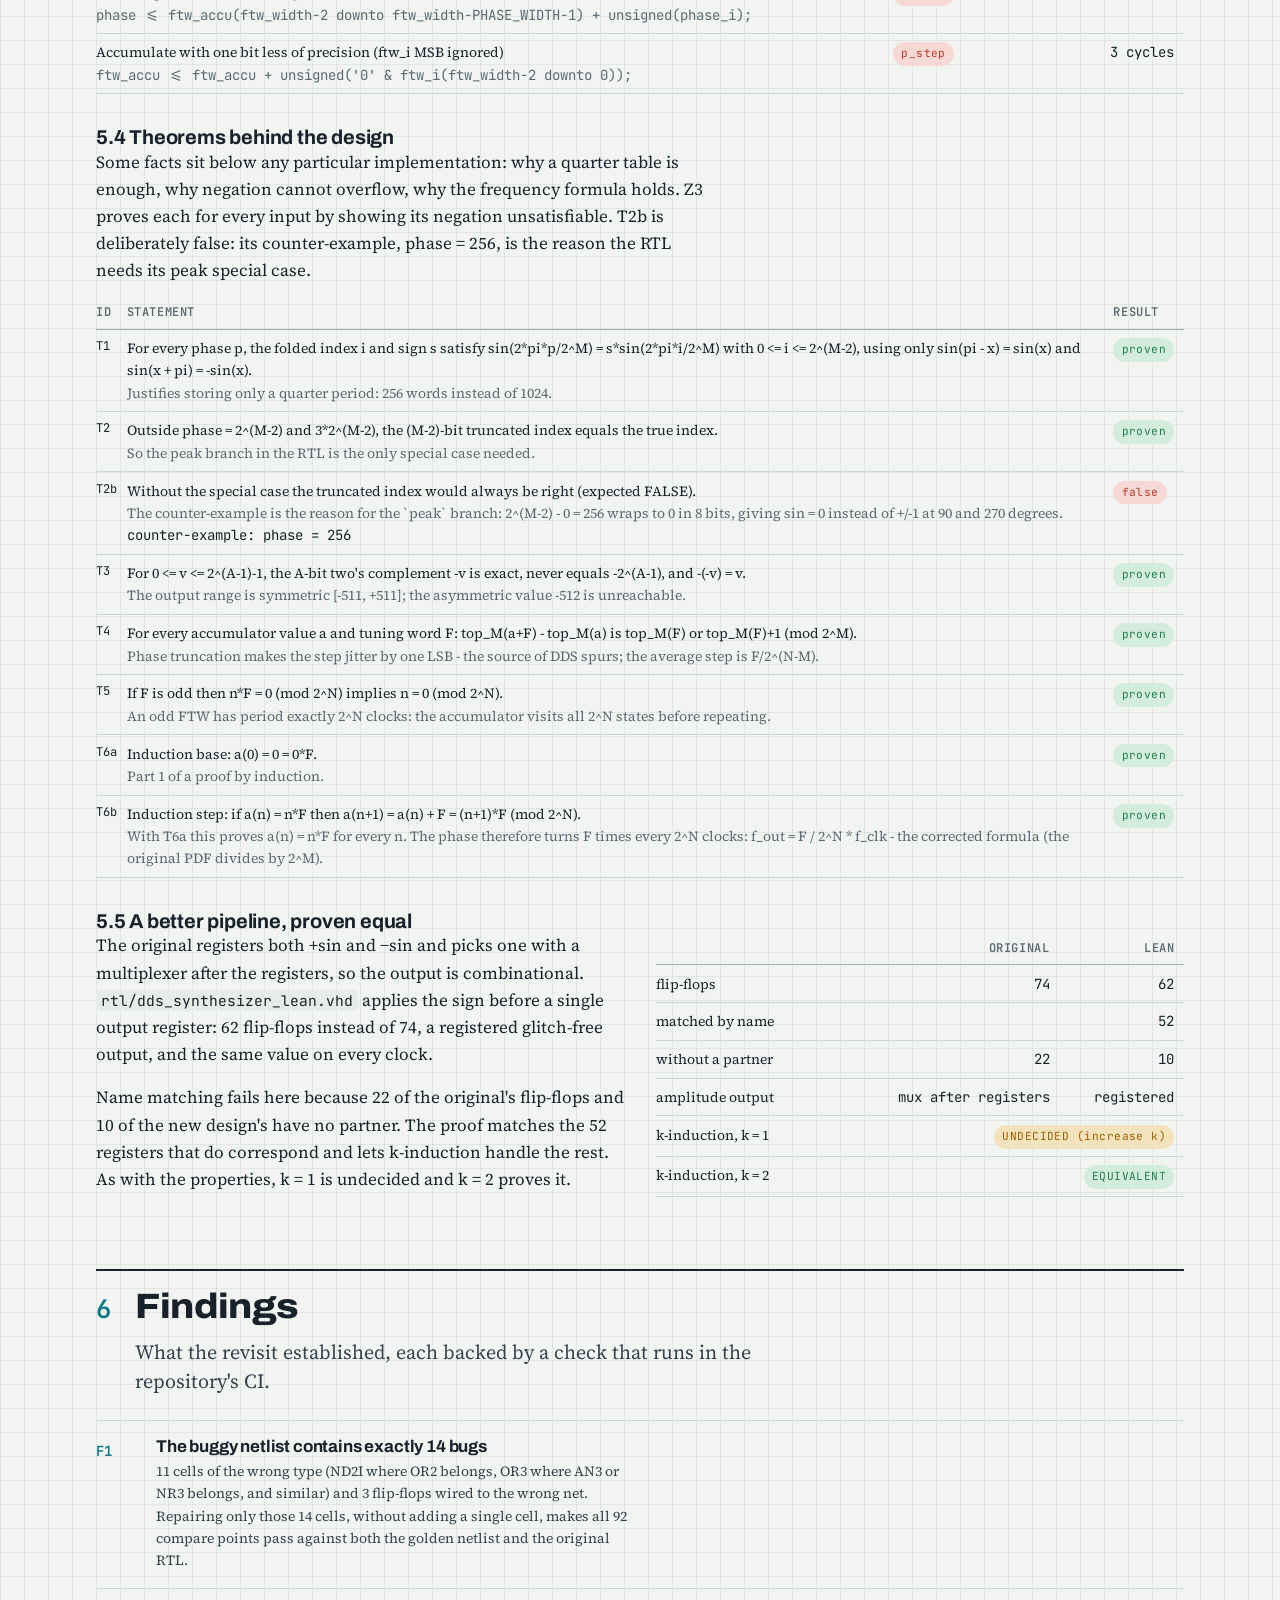
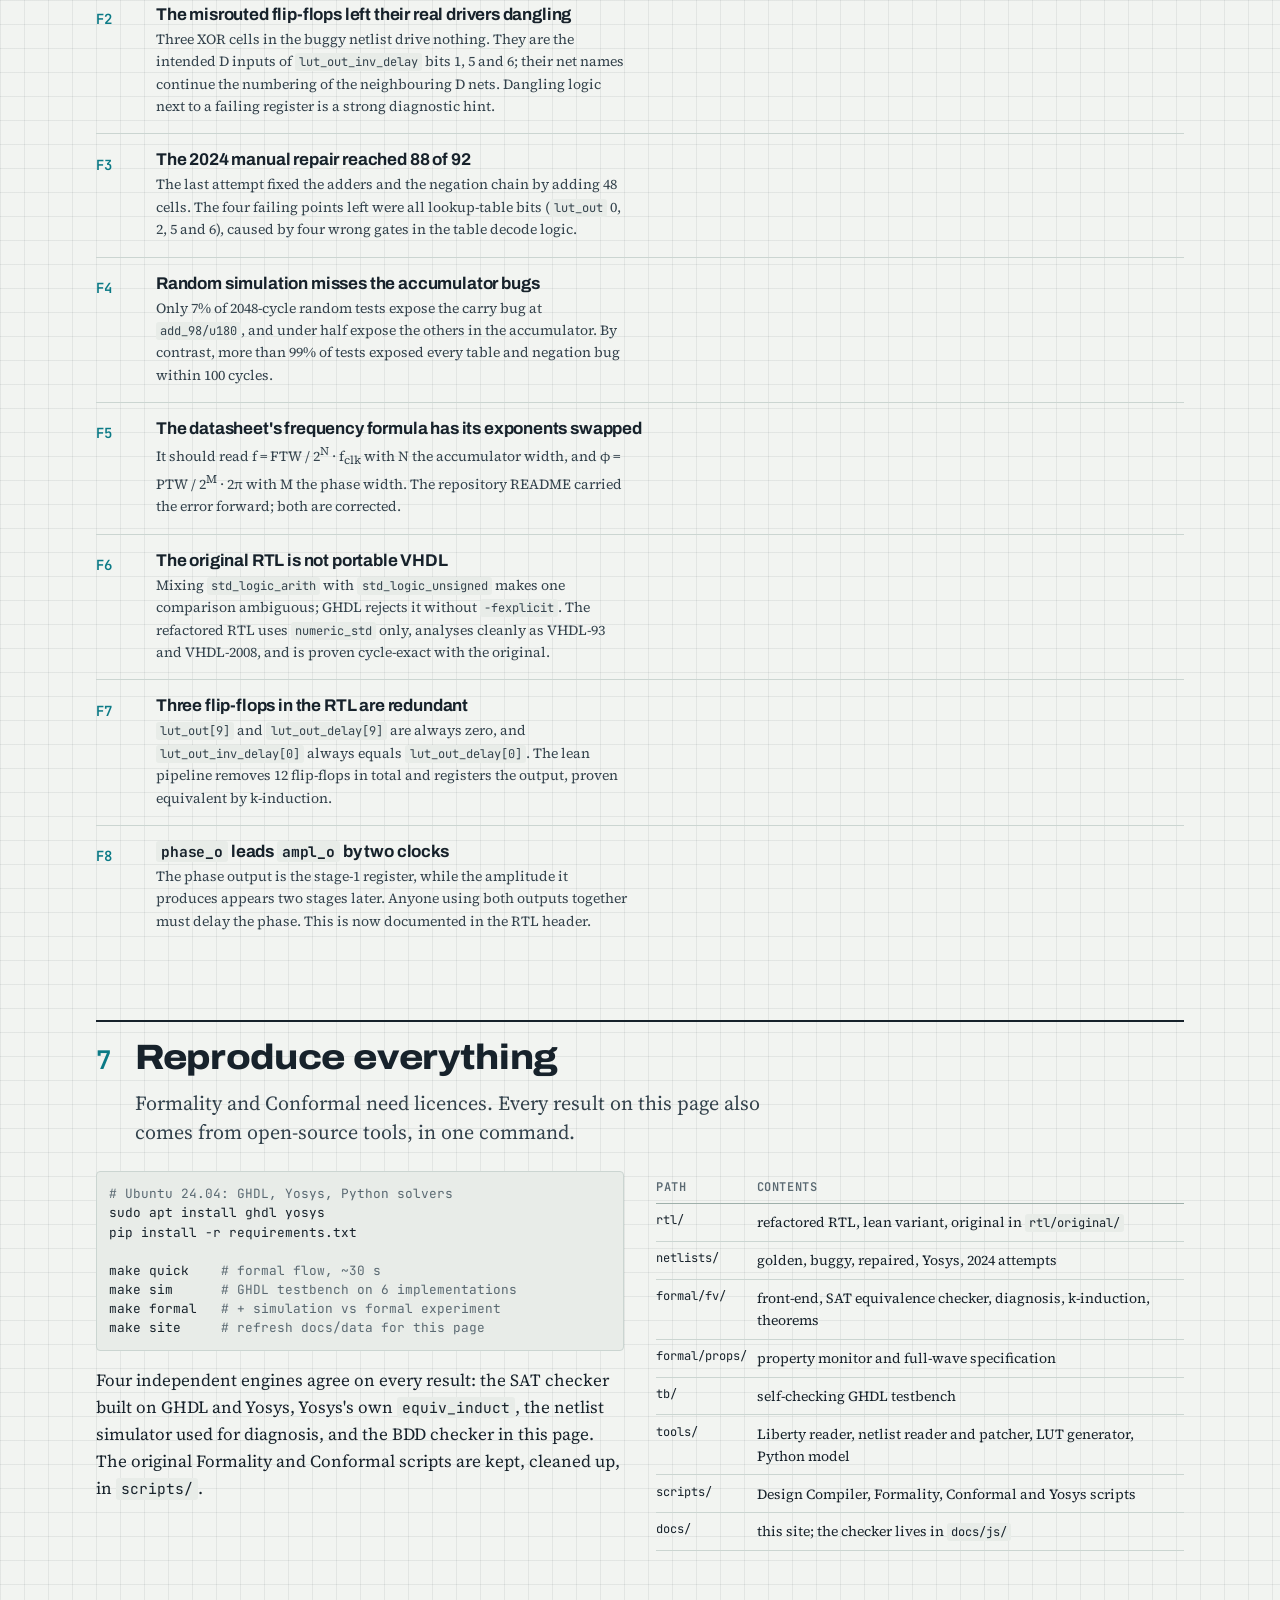
==== commit e673bd84: "Correct author name spelling (Nitish) Co-Authored-By: Claude Opus 5.5 <noreply@anthropic.com> Claude" ====
--- a/docs/index.html
+++ b/docs/index.html
@@ -433,7 +433,7 @@
     </div>
   </div>
   <footer>
-    <span>DDS core © 2009 Martin Kumm (GPL-3.0). Verification project by Nithish Sundarraj, Concordia University, 2024; revisited 2026.</span>
+    <span>DDS core © 2009 Martin Kumm (GPL-3.0). Verification project by Nitish Sundarraj, Concordia University, 2024; revisited 2026.</span>
     <span><a href="https://github.com/sundarrajnitish/DDS-Synthesizer">github.com/sundarrajnitish/DDS-Synthesizer</a></span>
   </footer>
 </section>
